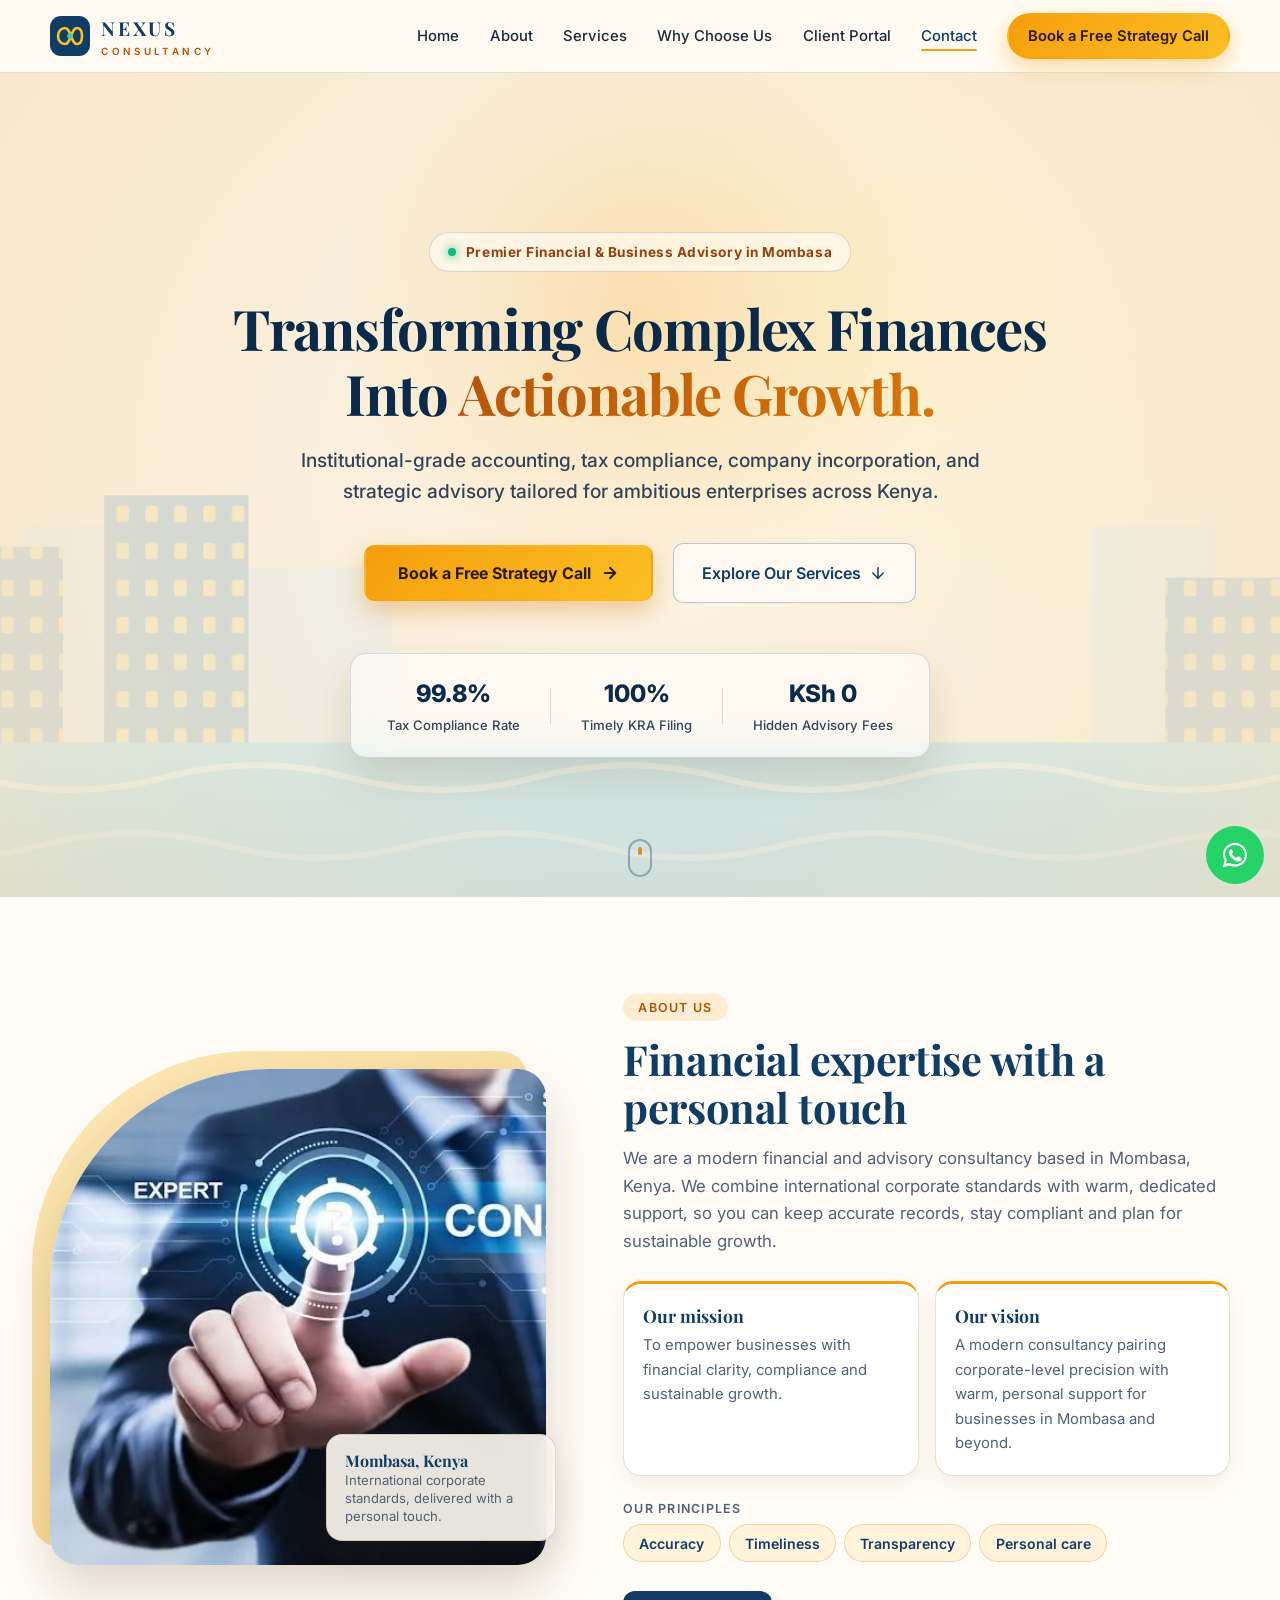
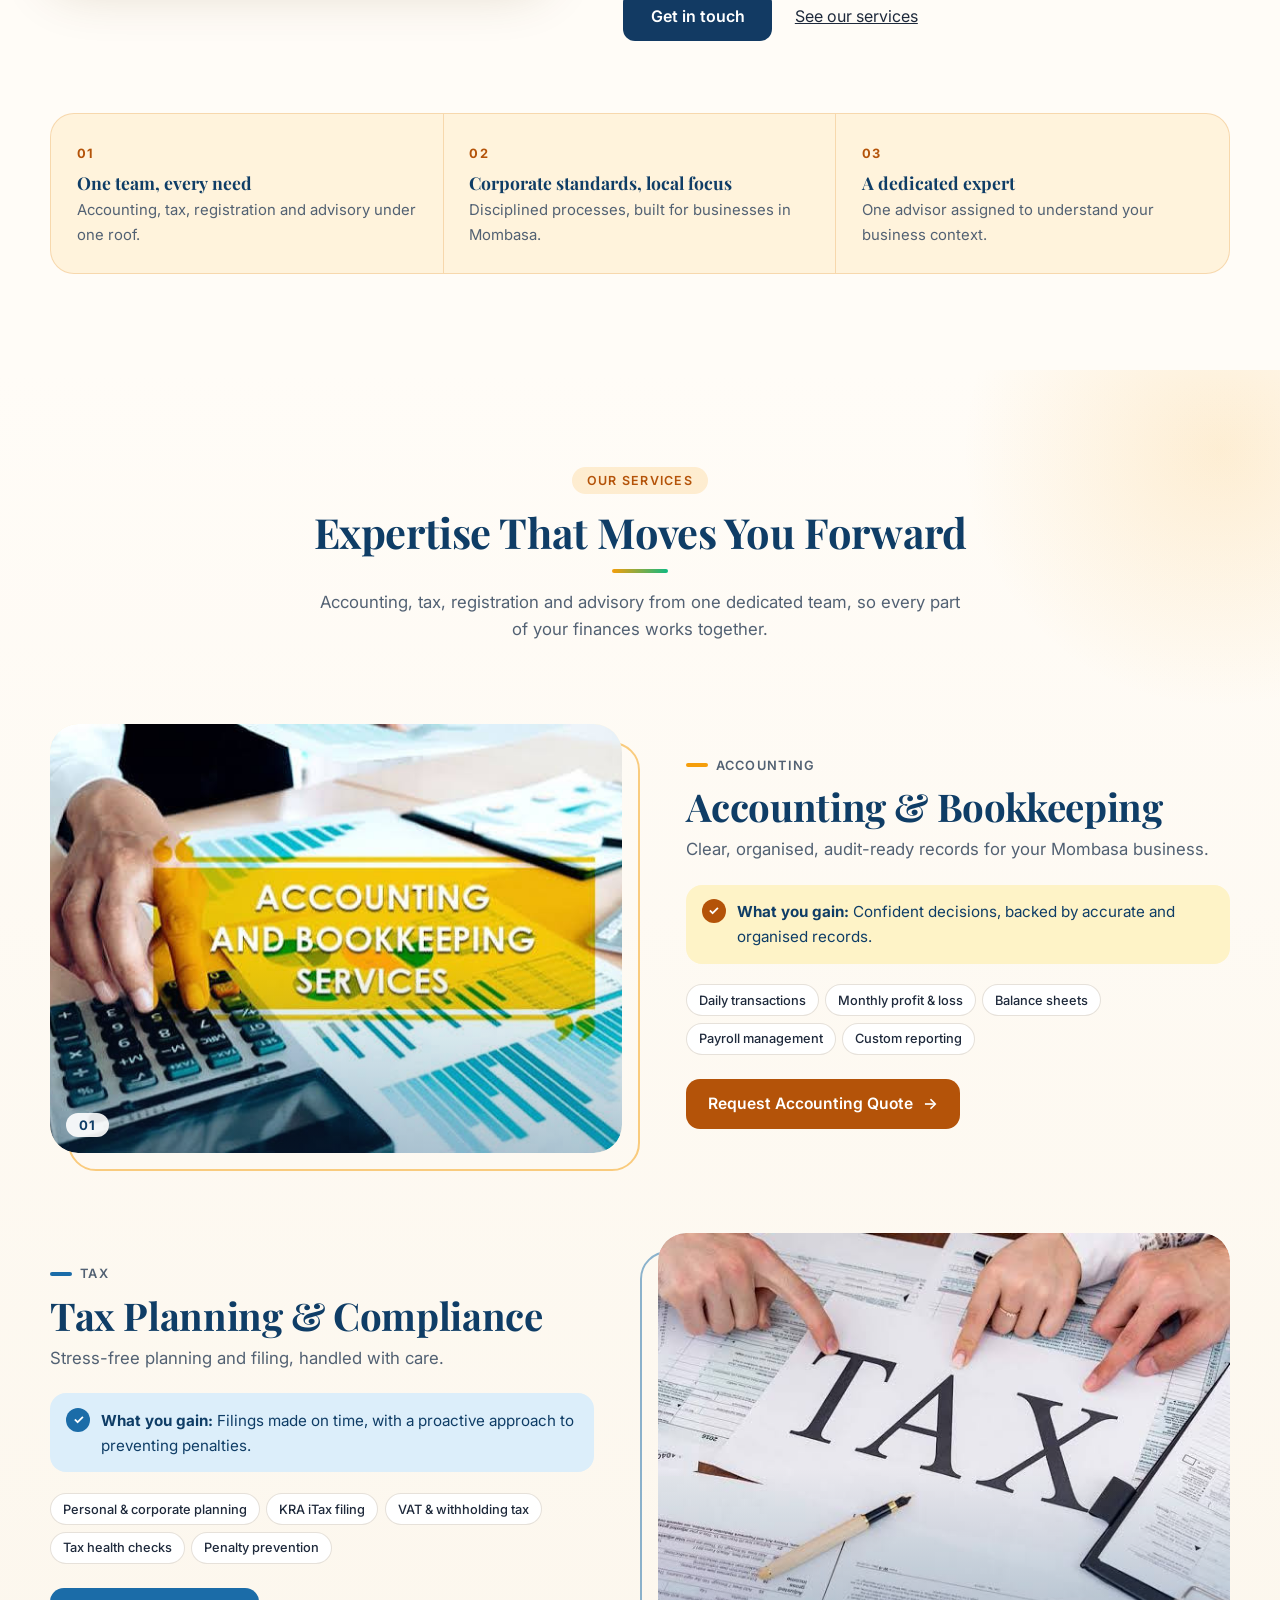
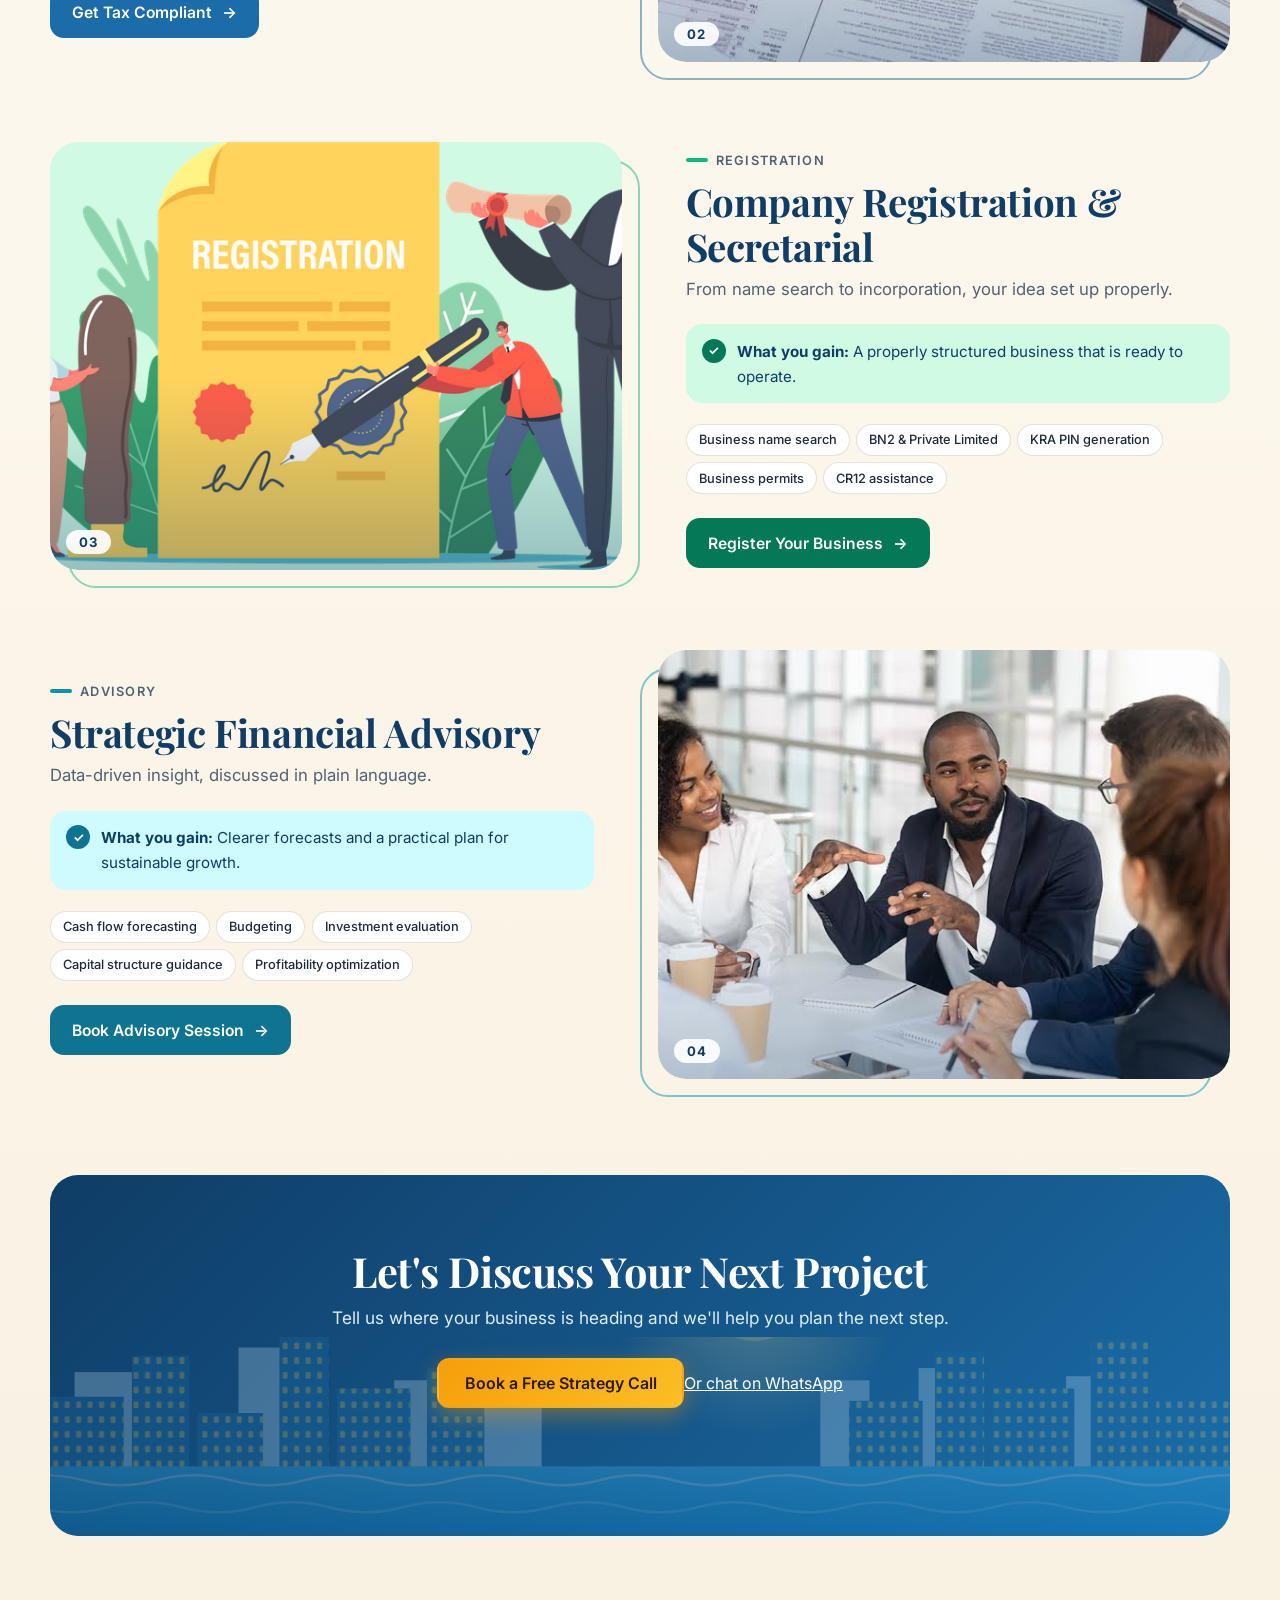
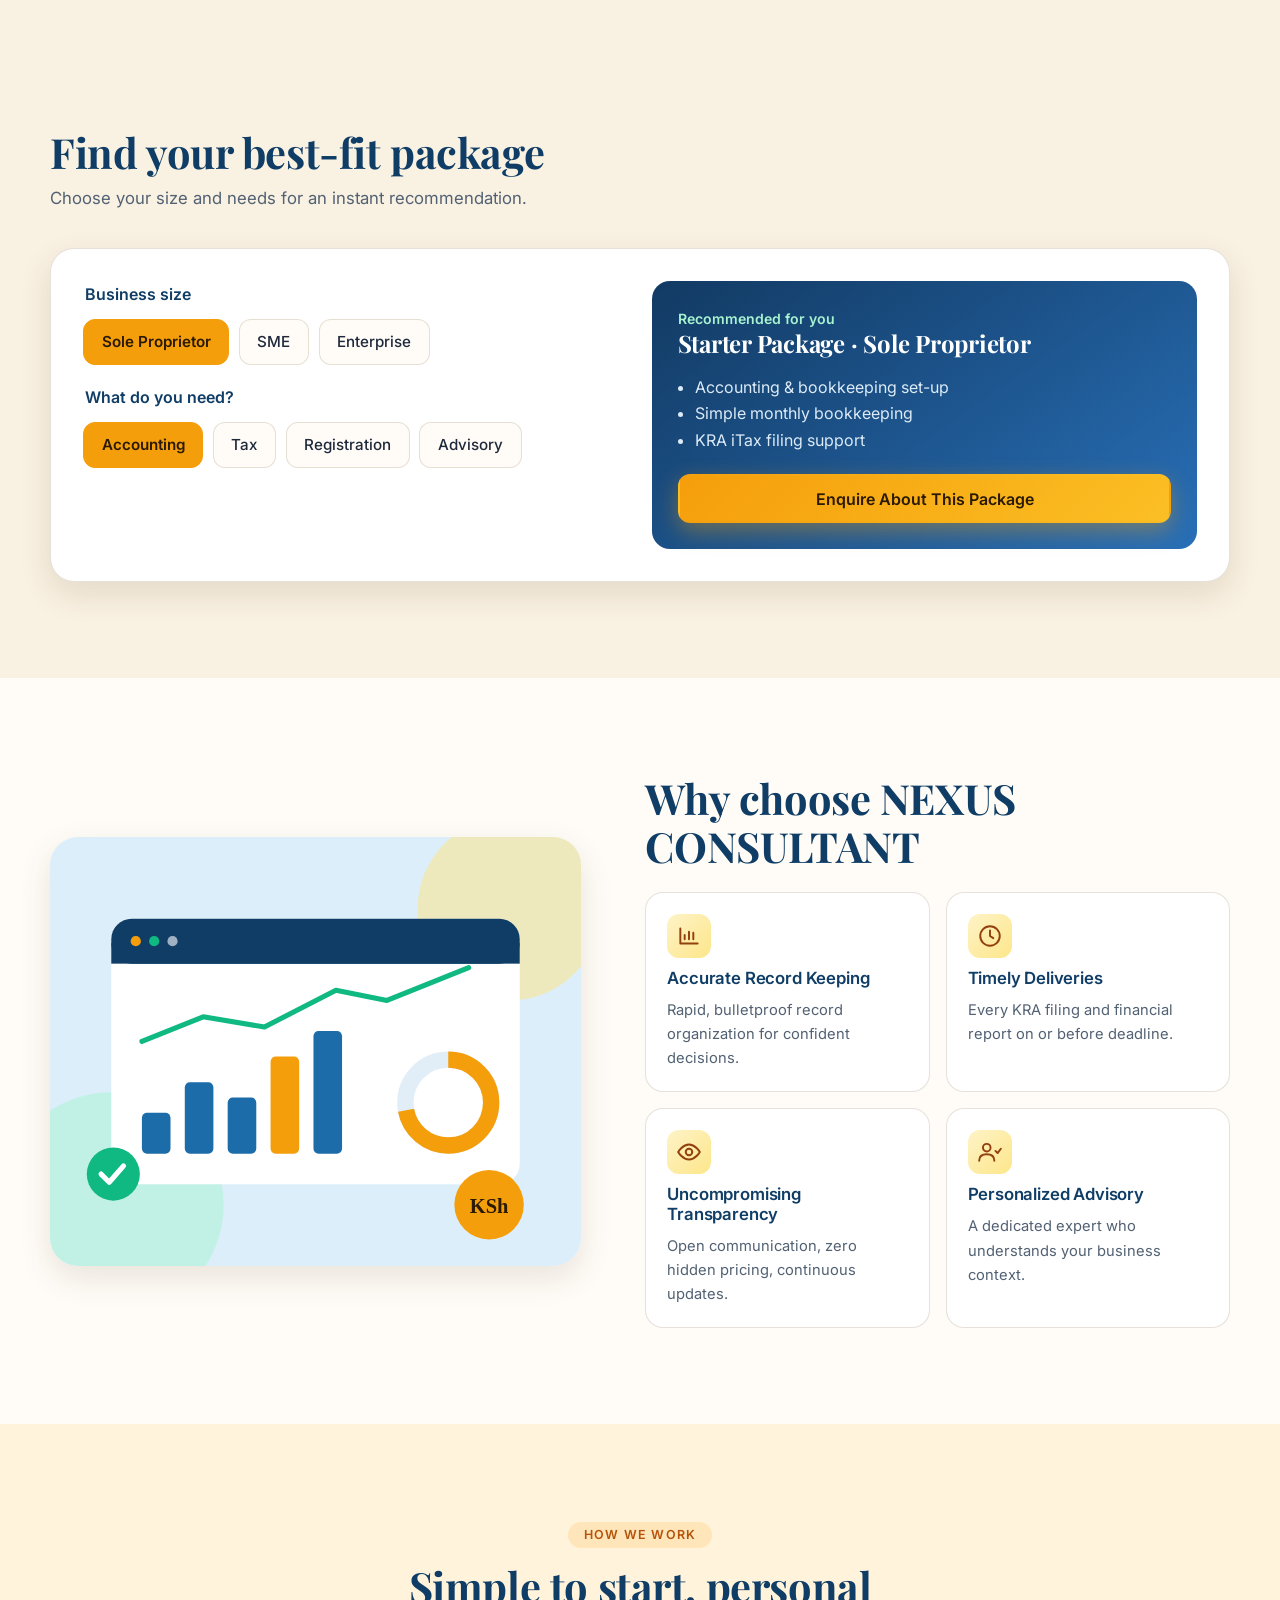
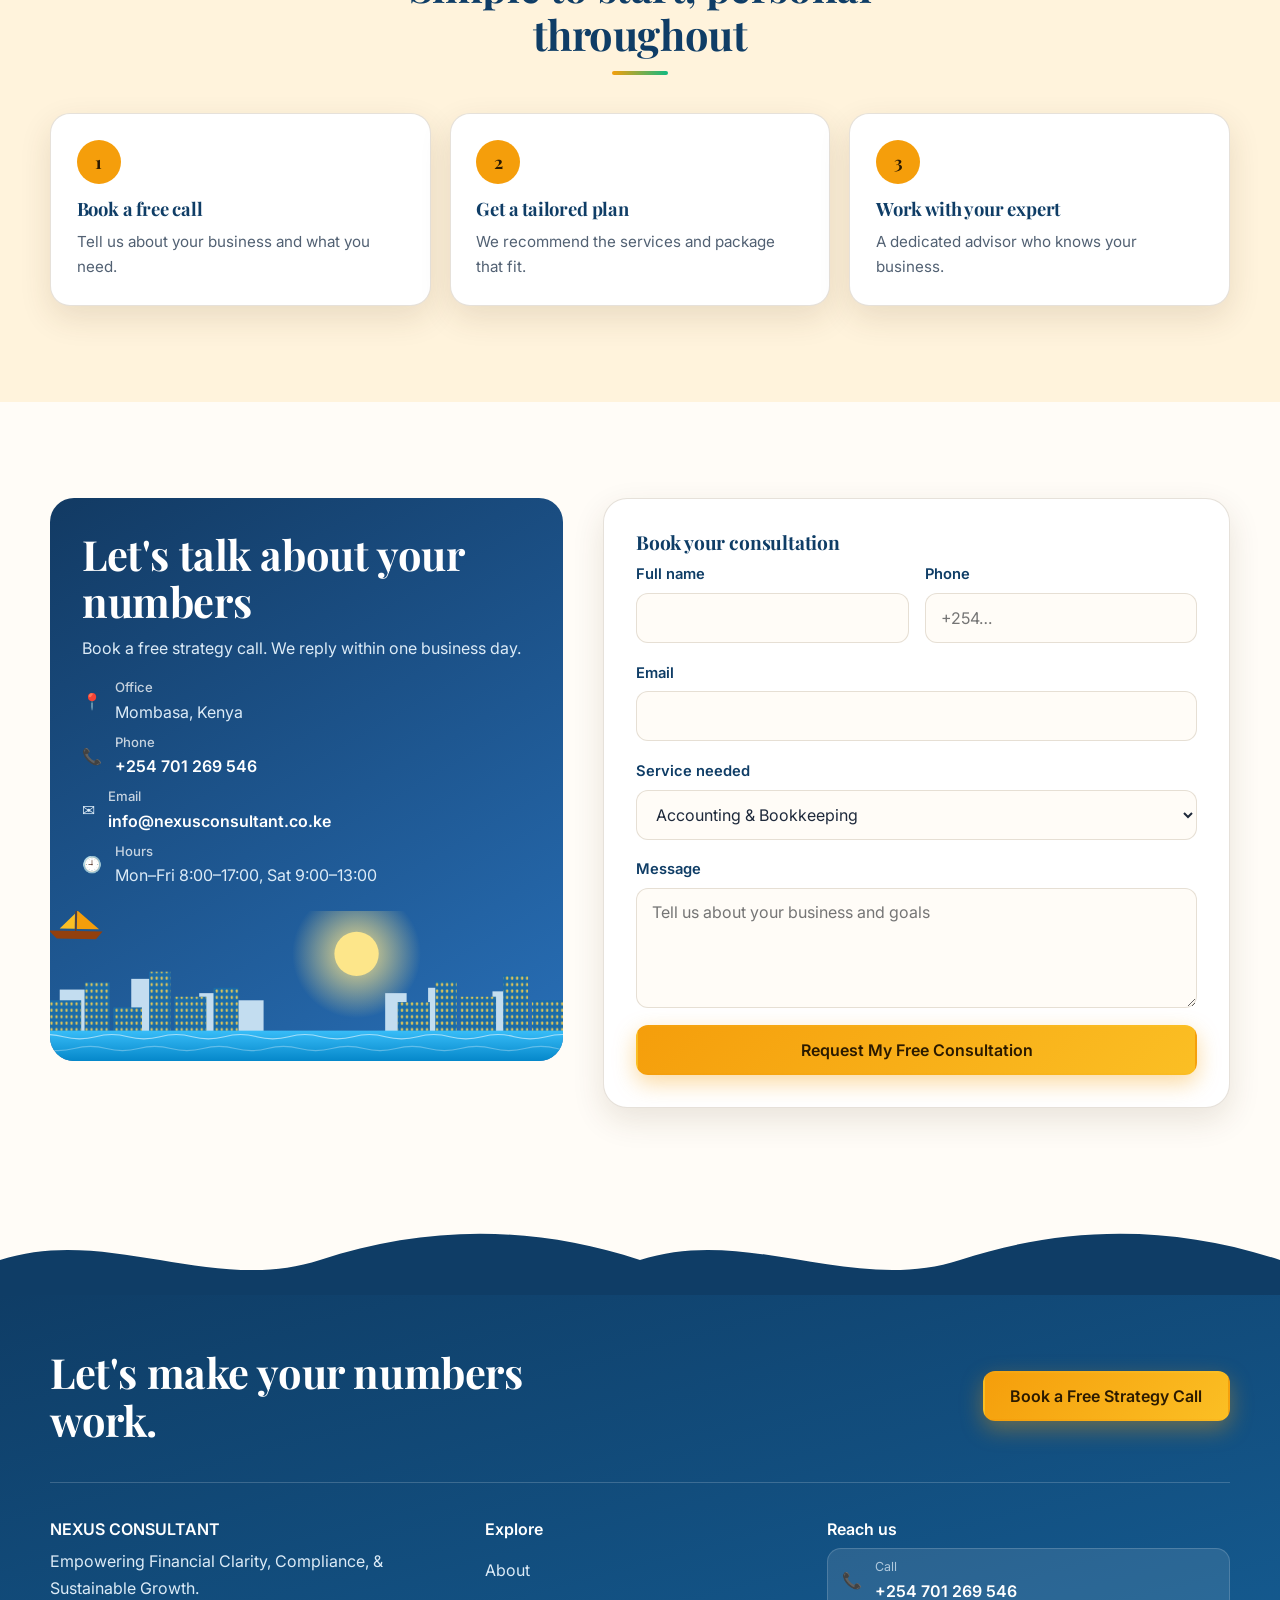
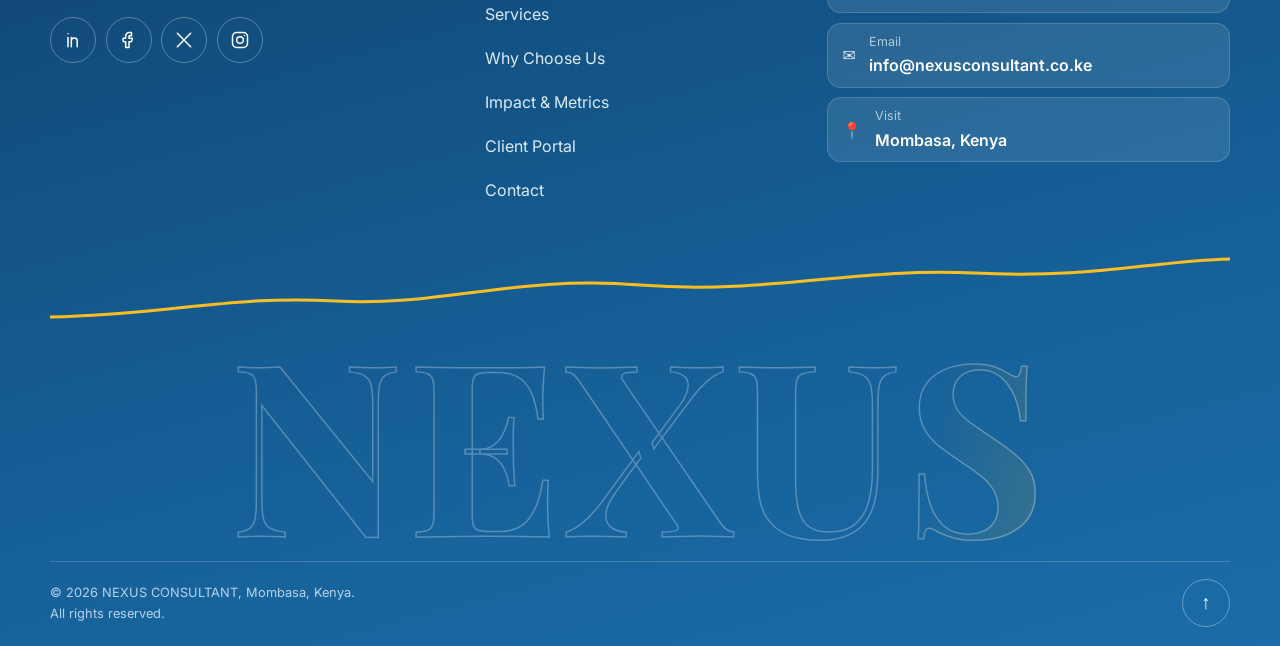
==== index.html @ 52bcb341 "hero modified" ====
<!DOCTYPE html>
<html lang="en">
<head>
<meta charset="UTF-8">
<meta name="viewport" content="width=device-width, initial-scale=1, viewport-fit=cover">
<meta http-equiv="X-UA-Compatible" content="IE=edge">

<!-- Primary SEO Meta Tags -->
<title>NEXUS CONSULTANT | Accounting, Tax &amp; Company Registration in Mombasa</title>
<meta name="description" content="Premier accounting, tax compliance, company registration, and strategic financial advisory services for ambitious businesses in Mombasa, Kenya. Get accurate records and expert guidance.">
<meta name="keywords" content="accounting services Mombasa, tax compliance KRA Mombasa, company registration Kenya, financial advisory Mombasa, bookkeeping services Kenya, Nexus Consultant">
<meta name="author" content="Nexus Consultant">
<link rel="canonical" href="https://www.nexusconsultant.co.ke/">

<!-- Geo-Targeting Meta Tags (Local SEO Boost for Mombasa/Kenya) -->
<meta name="geo.region" content="KE-30">
<meta name="geo.placename" content="Mombasa">
<meta name="geo.position" content="-4.0435;39.6682">
<meta name="ICBM" content="-4.0435, 39.6682">

<!-- Open Graph / Social Media Meta Tags (WhatsApp, Facebook, LinkedIn Previews) -->
<meta property="og:type" content="website">
<meta property="og:url" content="https://www.nexusconsultant.co.ke/">
<meta property="og:title" content="NEXUS CONSULTANT | Expert Accounting &amp; Tax Services in Mombasa">
<meta property="og:description" content="Clear, organized, and audit-ready accounting, KRA tax compliance, company registration, and financial advisory tailored for Mombasa businesses.">
<meta property="og:image" content="https://www.nexusconsultant.co.ke/assets/images/og-cover.jpg">
<meta property="og:locale" content="en_KE">
<meta property="og:site_name" content="Nexus Consultant">

<!-- Twitter Card Meta Tags -->
<meta name="twitter:card" content="summary_large_image">
<meta name="twitter:title" content="NEXUS CONSULTANT | Financial Clarity &amp; Compliance in Mombasa">
<meta name="twitter:description" content="Accounting, tax compliance, company registration and financial advisory for businesses in Mombasa, Kenya.">
<meta name="twitter:image" content="https://www.nexusconsultant.co.ke/assets/images/og-cover.jpg">

<!-- Google Fonts & Favicon -->
<link rel="preconnect" href="https://fonts.googleapis.com">
<link rel="preconnect" href="https://fonts.gstatic.com" crossorigin>
<link href="https://fonts.googleapis.com/css2?family=Inter:wght@400;500;600&family=Playfair+Display:wght@600;700&display=swap" rel="stylesheet">
<link rel="icon" href="assets/images/favicon.svg" type="image/svg+xml">

<!-- Stylesheet -->
<link rel="stylesheet" href="style.css">
<noscript><style>.rv,.svc{opacity:1!important;transform:none!important}</style></noscript>

<!-- JSON-LD Local Business & Professional Service Schema (Crucial for Google Ranking) -->
<script type="application/ld+json">
{
  "@context": "https://schema.org",
  "@type": "AccountingService",
  "name": "Nexus Consultant",
  "image": "https://www.nexusconsultant.co.ke/assets/images/og-cover.jpg",
  "@id": "https://www.nexusconsultant.co.ke/#service",
  "url": "https://www.nexusconsultant.co.ke/",
  "telephone": "+254701269546",
  "priceRange": "KSh",
  "address": {
    "@type": "PostalAddress",
    "addressLocality": "Mombasa",
    "addressRegion": "Mombasa County",
    "addressCountry": "KE"
  },
  "geo": {
    "@type": "GeoCoordinates",
    "latitude": -4.0435,
    "longitude": 39.6682
  },
  "openingHoursSpecification": {
    "@type": "OpeningHoursSpecification",
    "dayOfWeek": [
      "Monday",
      "Tuesday",
      "Wednesday",
      "Thursday",
      "Friday"
    ],
    "opens": "08:00",
    "closes": "17:00"
  },
  "sameAs": [
    "https://www.linkedin.com/company/nexus-consultant",
    "https://wa.me/254701269546"
  ],
  "areaServed": {
    "@type": "City",
    "name": "Mombasa"
  },
  "hasOfferCatalog": {
    "@type": "OfferCatalog",
    "name": "Financial and Corporate Services",
    "itemListElement": [
      {
        "@type": "Offer",
        "itemOffered": {
          "@type": "Service",
          "name": "Accounting and Bookkeeping Services"
        }
      },
      {
        "@type": "Offer",
        "itemOffered": {
          "@type": "Service",
          "name": "Tax Planning and KRA Compliance"
        }
      },
      {
        "@type": "Offer",
        "itemOffered": {
          "@type": "Service",
          "name": "Company Registration and Secretarial Services"
        }
      },
      {
        "@type": "Offer",
        "itemOffered": {
          "@type": "Service",
          "name": "Strategic Financial Advisory"
        }
      }
    ]
  }
}
</script>
</head>
<body>
<a class="skip" href="#top">Skip to content</a>
<svg width="0" height="0" style="position:absolute" aria-hidden="true" focusable="false"><defs><symbol id="i-fb" viewBox="0 0 24 24"><path d="M15 3h-2.500A4.500 4.500 0 0 0 8 7.500V10H5v4h3v7h4v-7h3l1-4h-4V7.500c0-.3.200-.5.500-.5H15z"/></symbol><symbol id="i-ig" viewBox="0 0 24 24"><rect x="3" y="3" width="18" height="18" rx="5"/><circle cx="12" cy="12" r="4"/><path d="M17.500 6.500h.01"/></symbol><symbol id="i-x" viewBox="0 0 24 24"><path d="M4 4l16 16M20 4L4 20"/></symbol><symbol id="i-in" viewBox="0 0 24 24"><path d="M6 9v11M6 4.500v.01M10 20v-7a3.500 3.500 0 0 1 7 0v7M10 9v11"/></symbol></defs></svg>

<header>
 <div class="wrap bar">
  <button class="burger" id="burger" aria-label="Open menu" aria-expanded="false" aria-controls="drawer"><i></i><i></i><i></i></button>
  <a href="#top" class="logo" aria-label="Nexus Consultant home">
   <svg viewBox="0 0 40 40" aria-hidden="true"><rect width="40" height="40" rx="11" fill="#0F3D66"/><path d="M8 20c0-5 3.500-8 7-8 6 0 6 16 12 16 3.500 0 5-3 5-8s-1.500-8-5-8c-6 0-6 16-12 16-3.500 0-7-3-7-8z" fill="none" stroke="#FBBF24" stroke-width="2.600" stroke-linecap="round"/><circle cx="20" cy="20" r="2.800" fill="#34D399"/></svg>
   <span>NEXUS <b>CONSULTANCY</b></span>
  </a>
  <nav class="main-nav" aria-label="Primary"><ul><li><a href="#home">Home</a></li><li><a href="#about">About</a></li>
   <li><a href="#services">Services</a></li><li><a href="#why">Why Choose Us</a></li><li><a href="#portal">Client Portal</a></li><li><a href="#contact">Contact</a></li></ul></nav>
  <a href="#contact" class="btn btn-amber hide-sm">Book a Free Strategy Call</a>
 </div>
</header>

<div class="scrim" id="scrim"></div>
<aside class="drawer" id="drawer" aria-label="Site menu" aria-hidden="true" inert>
 <div class="dtop"><a href="#top" class="logo"><span>NEXUS <b>CONSULTANT</b></span></a><button class="x" id="close" aria-label="Close menu">×</button></div>
 <nav aria-label="Main">
  <ul>
   <li><a href="#services">Services</a></li>
   <li><a href="#why">Why Choose Us</a></li>
   <li><a href="#impact">Impact &amp; Metrics</a></li>
   <li><a href="#portal">Client Portal</a></li>
   <li><a href="#contact">Contact</a></li>
  </ul>
 </nav>
 <a href="#contact" class="btn btn-amber">Book a Free Strategy Call</a>
 <div class="dinfo">
  <a href="tel:+254701269546">📞 +254 701 269 546</a>
  <a href="mailto:info@nexusconsultant.co.ke">✉️ info@nexusconsultant.co.ke</a>
  <div class="soc">
   <a href="#" aria-label="LinkedIn"><svg><use href="#i-in"/></svg></a><a href="#" aria-label="Facebook"><svg><use href="#i-fb"/></svg></a><a href="#" aria-label="X"><svg><use href="#i-x"/></svg></a><a href="#" aria-label="Instagram"><svg><use href="#i-ig"/></svg></a>
  </div>
 </div>
</aside>

<main id="top">
 <!-- ========================================== -->
<!-- HERO SECTION — NEXUS CONSULTANT -->
<!-- ========================================== -->
<section class="hero-section" id="hero">
  
  <!-- Edge-to-Edge Full-Screen Background Image -->
  <div class="hero-bg-wrapper">
    <img class="hero-bg-img" 
         src="assets/images/coast.svg" 
         alt="Mombasa coastline and financial skyline at sunrise" 
         fetchpriority="high" 
         loading="eager" />
    <div class="hero-bg-overlay"></div>
    <div class="hero-bg-glow"></div>
  </div>

  <!-- Centered Foreground Content -->
  <div class="wrap hero-container">
    <div class="hero-content rv">
      
      <!-- Trust Pill Badge -->
      <div class="hero-badge">
        <span class="hero-badge-dot"></span>
        <span>Premier Financial &amp; Business Advisory in Mombasa</span>
      </div>

      <!-- High-Impact Main Headline -->
      <h1 class="hero-title">
        Transforming Complex Finances Into <span class="hero-highlight">Actionable Growth.</span>
      </h1>

      <!-- Concise Supporting Subtitle -->
      <p class="hero-subtitle">
        Institutional-grade accounting, tax compliance, company incorporation, and strategic advisory tailored for ambitious enterprises across Kenya.
      </p>

      <!-- Primary & Secondary Calls to Action -->
      <div class="hero-cta-group">
        <a href="#contact" class="btn btn-amber hero-btn-primary">
          <span>Book a Free Strategy Call</span>
          <svg viewBox="0 0 24 24" fill="none" stroke="currentColor" stroke-width="2.5" stroke-linecap="round" stroke-linejoin="round" aria-hidden="true"><line x1="5" y1="12" x2="19" y2="12"/><polyline points="12 5 19 12 12 19"/></svg>
        </a>
        <a href="#services" class="hero-btn-secondary">
          <span>Explore Our Services</span>
          <svg viewBox="0 0 24 24" fill="none" stroke="currentColor" stroke-width="2" stroke-linecap="round" stroke-linejoin="round" aria-hidden="true"><line x1="12" y1="5" x2="12" y2="19"/><polyline points="19 12 12 19 5 12"/></svg>
        </a>
      </div>

      <!-- Trust Metrics Floating Bar -->
      <div class="hero-stats-grid" id="impact">
        <div class="hero-stat-card">
          <span class="stat-number" data-target="99.8">99.8%</span>
          <span class="stat-label">Tax Compliance Rate</span>
        </div>
        <div class="hero-stat-divider"></div>
        <div class="hero-stat-card">
          <span class="stat-number">100%</span>
          <span class="stat-label">Timely KRA Filing</span>
        </div>
        <div class="hero-stat-divider"></div>
        <div class="hero-stat-card">
          <span class="stat-number">KSh 0</span>
          <span class="stat-label">Hidden Advisory Fees</span>
        </div>
      </div>

    </div>
  </div>

  <!-- Scroll Down Indicator Pointer -->
  <a href="#services" class="hero-scroll-indicator" aria-label="Scroll down to services">
    <div class="mouse-icon">
      <div class="mouse-wheel"></div>
    </div>
  </a>

</section>

 

 <section class="about" id="about">
  <div class="wrap about-grid">
   <div class="about-media rv">
    <div class="about-frame"><picture><source type="image/webp" srcset="assets/images/about-consulting-400.webp 400w, assets/images/about-consulting.webp 678w" sizes="(min-width:900px) 520px, 92vw"><img src="assets/images/about-consulting.jpg" width="678" height="452" alt="A consultant touching a glowing digital interface labelled expert, support, knowledge and service" loading="lazy" decoding="async"></picture></div>
    <div class="about-card"><b>Mombasa, Kenya</b><span>International corporate standards, delivered with a personal touch.</span></div>
   </div>
   <div class="about-txt rv">
    <span class="eyebrow">About us</span>
    <h2>Financial expertise with a personal touch</h2>
    <p class="lead">We are a modern financial and advisory consultancy based in Mombasa, Kenya. We combine international corporate standards with warm, dedicated support, so you can keep accurate records, stay compliant and plan for sustainable growth.</p>
    <div class="mv">
     <div><h3>Our mission</h3><p>To empower businesses with financial clarity, compliance and sustainable growth.</p></div>
     <div><h3>Our vision</h3><p>A modern consultancy pairing corporate-level precision with warm, personal support for businesses in Mombasa and beyond.</p></div>
    </div>
    <p class="lbl">Our principles</p>
    <ul class="vals"><li>Accuracy</li><li>Timeliness</li><li>Transparency</li><li>Personal care</li></ul>
    <div class="about-cta"><a href="#contact" class="btn btn-blue">Get in touch</a><a href="#services" class="tl">See our services</a></div>
   </div>
  </div>
  <div class="wrap">
   <div class="diff rv">
    <div><span class="n">01</span><b>One team, every need</b><p>Accounting, tax, registration and advisory under one roof.</p></div>
    <div><span class="n">02</span><b>Corporate standards, local focus</b><p>Disciplined processes, built for businesses in Mombasa.</p></div>
    <div><span class="n">03</span><b>A dedicated expert</b><p>One advisor assigned to understand your business context.</p></div>
   </div>
  </div>
 </section>

 <section id="services">
  <div class="wrap">
   <div class="sh">
    <span class="eyebrow">Our services</span>
    <h2>Expertise That Moves You Forward</h2>
    <p class="lead">Accounting, tax, registration and advisory from one dedicated team, so every part of your finances works together.</p>
   </div>
   <article class="ed c1 rv">
    <div class="ed-img">
        <div class="frame">
            <img src="assets/images/image4.jpg" width="678" height="452" alt="Accounting & Bookkeeping Services at Nexus Consultant" loading="lazy" decoding="async" style="object-position:30% 40%">
            <span class="num" aria-hidden="true">01</span>
        </div>
    </div>
    <div class="ed-txt">
        <span class="kick">Accounting</span>
        <h3>Accounting &amp; Bookkeeping</h3>
        <p class="desc">Clear, organised, audit-ready records for your Mombasa business.</p>
        <p class="outcome"><span aria-hidden="true">✓</span><span><b>What you gain:</b> Confident decisions, backed by accurate and organised records.</span></p>
        <ul class="tags"><li>Daily transactions</li><li>Monthly profit &amp; loss</li><li>Balance sheets</li><li>Payroll management</li><li>Custom reporting</li></ul>
        <button class="cta2" data-svc="Accounting &amp; Bookkeeping">Request Accounting Quote <span aria-hidden="true">→</span></button>
    </div>
</article>
   <article class="ed c2 rev rv">
    <div class="ed-img"><div class="frame"><img src="assets/images/image66.jpg" width="480" height="300" alt="Illustration of a tax document with a compliance tick, an iTax label and a calendar" loading="lazy" decoding="async"><span class="num" aria-hidden="true">02</span></div></div>
    <div class="ed-txt">
     <span class="kick">Tax</span>
     <h3>Tax Planning &amp; Compliance</h3>
     <p class="desc">Stress-free planning and filing, handled with care.</p>
     <p class="outcome"><span aria-hidden="true">✓</span><span><b>What you gain:</b> Filings made on time, with a proactive approach to preventing penalties.</span></p>
     <ul class="tags"><li>Personal &amp; corporate planning</li><li>KRA iTax filing</li><li>VAT &amp; withholding tax</li><li>Tax health checks</li><li>Penalty prevention</li></ul>
     <button class="cta2" data-svc="Tax Planning &amp; Compliance">Get Tax Compliant <span aria-hidden="true">→</span></button>
    </div>
   </article>
   <!-- Article 03: Company Registration & Secretarial -->
<article class="ed c3 rv">
    <div class="ed-img">
        <div class="frame">
            <img src="assets/images/reg.webp" width="500" height="285" alt="Chalkboard sketch of a light bulb surrounded by the words solution, success, knowledge and results" loading="lazy" decoding="async" style="object-position:50% 40%">
            <span class="num" aria-hidden="true">03</span>
        </div>
    </div>
    <div class="ed-txt">
        <span class="kick">Registration</span>
        <h3>Company Registration &amp; Secretarial</h3>
        <p class="desc">From name search to incorporation, your idea set up properly.</p>
        <p class="outcome"><span aria-hidden="true">✓</span><span><b>What you gain:</b> A properly structured business that is ready to operate.</span></p>
        <ul class="tags">
            <li>Business name search</li>
            <li>BN2 &amp; Private Limited</li>
            <li>KRA PIN generation</li>
            <li>Business permits</li>
            <li>CR12 assistance</li>
        </ul>
        <button class="cta2" data-svc="Company Registration &amp; Secretarial">Register Your Business <span aria-hidden="true">→</span></button>
    </div>
</article>

<!-- Article 04: Strategic Financial Advisory -->
<article class="ed c4 rev rv">
    <div class="ed-img">
        <div class="frame">
            <img src="assets/images/image2.jpg" width="678" height="452" alt="An advisor explaining a point to colleagues during a client meeting" loading="lazy" decoding="async" style="object-position:50% 30%">
            <span class="num" aria-hidden="true">04</span>
        </div>
    </div>
    <div class="ed-txt">
        <span class="kick">Advisory</span>
        <h3>Strategic Financial Advisory</h3>
        <p class="desc">Data-driven insight, discussed in plain language.</p>
        <p class="outcome"><span aria-hidden="true">✓</span><span><b>What you gain:</b> Clearer forecasts and a practical plan for sustainable growth.</span></p>
        <ul class="tags">
            <li>Cash flow forecasting</li>
            <li>Budgeting</li>
            <li>Investment evaluation</li>
            <li>Capital structure guidance</li>
            <li>Profitability optimization</li>
        </ul>
        <button class="cta2" data-svc="Strategic Financial Advisory">Book Advisory Session <span aria-hidden="true">→</span></button>
    </div>
</article>
   <div class="band rv">
    <img src="assets/images/coast.svg" width="1440" height="420" alt="" aria-hidden="true" loading="lazy">
    <div class="band-in">
     <h2>Let's Discuss Your Next Project</h2>
     <p>Tell us where your business is heading and we'll help you plan the next step.</p>
     <div class="cta-row"><a href="#contact" class="btn btn-amber">Book a Free Strategy Call</a><a class="tl" href="https://wa.me/254701269546?text=Hello%20Nexus%20Consultant%2C%20I%20would%20like%20to%20inquire%20about%20your%20services." target="_blank" rel="noopener">Or chat on WhatsApp</a></div>
    </div>
   </div>
  </div>
 </section>

 <section class="tint" id="portal">
  <div class="wrap">
   <div class="head rv"><h2>Find your best-fit package</h2><p class="lead">Choose your size and needs for an instant recommendation.</p></div>
   <div class="calc rv">
    <div>
     <fieldset><legend>Business size</legend><div class="opts">
      <label><input type="radio" name="size" value="Sole Proprietor" checked><span>Sole Proprietor</span></label>
      <label><input type="radio" name="size" value="SME"><span>SME</span></label>
      <label><input type="radio" name="size" value="Enterprise"><span>Enterprise</span></label></div></fieldset>
     <fieldset><legend>What do you need?</legend><div class="opts" id="needs">
      <label><input type="checkbox" value="Accounting" checked><span>Accounting</span></label>
      <label><input type="checkbox" value="Tax"><span>Tax</span></label>
      <label><input type="checkbox" value="Registration"><span>Registration</span></label>
      <label><input type="checkbox" value="Advisory"><span>Advisory</span></label></div></fieldset>
    </div>
    <div class="result" aria-live="polite"><span class="tag">Recommended for you</span><h3 id="rName"></h3><ul id="rList"></ul><button class="btn btn-amber" id="rCta" type="button">Enquire About This Package</button></div>
   </div>
  </div>
 </section>

 <section id="why">
  <div class="wrap split">
   <div class="art rv"><img src="assets/images/dashboard.svg" width="520" height="420" alt="Illustration of a financial dashboard with charts and a compliance check" loading="lazy"></div>
   <div>
    <div class="head rv" style="margin-bottom:1.4rem"><h2>Why choose NEXUS CONSULTANT</h2></div>
    <div class="pg">
     <div class="pillar rv"><div class="ico"><svg viewBox="0 0 24 24"><path d="M4 19V5M4 19h16M8 15v-4M12 15V8M16 15v-6"/></svg></div><h3>Accurate Record Keeping</h3><p>Rapid, bulletproof record organization for confident decisions.</p></div>
     <div class="pillar rv"><div class="ico"><svg viewBox="0 0 24 24"><circle cx="12" cy="12" r="9"/><path d="M12 7v5l3 2"/></svg></div><h3>Timely Deliveries</h3><p>Every KRA filing and financial report on or before deadline.</p></div>
     <div class="pillar rv"><div class="ico"><svg viewBox="0 0 24 24"><path d="M2 12s4-7 10-7 10 7 10 7-4 7-10 7S2 12 2 12z"/><circle cx="12" cy="12" r="3"/></svg></div><h3>Uncompromising Transparency</h3><p>Open communication, zero hidden pricing, continuous updates.</p></div>
     <div class="pillar rv"><div class="ico"><svg viewBox="0 0 24 24"><circle cx="9" cy="8" r="3.500"/><path d="M2 20c0-4 3-6 7-6s7 2 7 6M17 11l2 2 3-4"/></svg></div><h3>Personalized Advisory</h3><p>A dedicated expert who understands your business context.</p></div>
    </div>
   </div>
  </div>
 </section>

 <section class="cream" id="process">
  <div class="wrap">
   <div class="sh rv"><span class="eyebrow">How we work</span><h2>Simple to start, personal throughout</h2></div>
   <div class="steps">
    <div class="step rv"><b class="n">1</b><h3>Book a free call</h3><p>Tell us about your business and what you need.</p></div>
    <div class="step rv"><b class="n">2</b><h3>Get a tailored plan</h3><p>We recommend the services and package that fit.</p></div>
    <div class="step rv"><b class="n">3</b><h3>Work with your expert</h3><p>A dedicated advisor who knows your business.</p></div>
   </div>
  </div>
 </section>

 <section id="contact">
  <div class="wrap contact">
   <div class="info rv">
    <h2>Let's talk about your numbers</h2><p>Book a free strategy call. We reply within one business day.</p>
    <ul>
     <li><span aria-hidden="true">📍</span><div><b>Office</b>Mombasa, Kenya</div></li>
     <li><span aria-hidden="true">📞</span><div><b>Phone</b><a href="tel:+254701269546">+254 701 269 546</a></div></li>
     <li><span aria-hidden="true">✉️</span><div><b>Email</b><a href="mailto:info@nexusconsultant.co.ke">info@nexusconsultant.co.ke</a></div></li>
     <li><span aria-hidden="true">🕘</span><div><b>Hours</b>Mon–Fri 8:00–17:00, Sat 9:00–13:00</div></li>
    </ul>
    <img class="sc" src="assets/images/coast.svg" width="1440" height="420" alt="" loading="lazy">
   </div>
   <form id="form" class="rv" novalidate>
    <h3>Book your consultation</h3>
    <div class="row2">
     <label class="f">Full name<input name="name" required autocomplete="name" autocapitalize="words"></label>
     <label class="f">Phone<input name="phone" type="tel" inputmode="tel" required autocomplete="tel" placeholder="+254…"></label>
    </div>
    <label class="f">Email<input name="email" type="email" inputmode="email" required autocomplete="email" autocapitalize="none"></label>
    <label class="f">Service needed<select name="service" id="svc"><option>Accounting &amp; Bookkeeping</option><option>Tax Planning &amp; Compliance</option><option>Company Registration &amp; Secretarial</option><option>Strategic Financial Advisory</option><option>Not sure yet</option></select></label>
    <label class="f">Message<textarea name="msg" id="msg" placeholder="Tell us about your business and goals"></textarea></label>
    <button class="btn btn-amber" type="submit">Request My Free Consultation</button>
    <div class="ok" id="ok" role="status"></div>
   </form>
  </div>
 </section>
</main>

<footer>
 <div class="fwave-w" aria-hidden="true"><svg class="fwave" viewBox="0 0 2880 70" preserveAspectRatio="none"><path d="M0 35C240 0 480 70 720 35S1200 0 1440 35C1680 0 1920 70 2160 35S2640 0 2880 35V70H0z" fill="#0F3D66"/></svg></div>
 <div class="wrap">
  <div class="fcta"><h2>Let's make your numbers work.</h2><a href="#contact" class="btn btn-amber">Book a Free Strategy Call</a></div>
  <div class="fgrid">
   <div><h4>NEXUS CONSULTANT</h4><p>Empowering Financial Clarity, Compliance, &amp; Sustainable Growth.</p>
    <div class="soc"><a href="#" aria-label="LinkedIn"><svg><use href="#i-in"/></svg></a><a href="#" aria-label="Facebook"><svg><use href="#i-fb"/></svg></a><a href="#" aria-label="X"><svg><use href="#i-x"/></svg></a><a href="#" aria-label="Instagram"><svg><use href="#i-ig"/></svg></a></div></div>
   <nav aria-label="Footer"><h4>Explore</h4><ul class="flinks"><li><a href="#about">About</a></li><li><a href="#services">Services</a></li><li><a href="#why">Why Choose Us</a></li><li><a href="#impact">Impact &amp; Metrics</a></li><li><a href="#portal">Client Portal</a></li><li><a href="#contact">Contact</a></li></ul></nav>
   <div><h4>Reach us</h4>
    <a class="fc" href="tel:+254701269546"><span aria-hidden="true">📞</span><span><small>Call</small><b>+254 701 269 546</b></span></a>
    <a class="fc" href="mailto:info@nexusconsultant.co.ke"><span aria-hidden="true">✉️</span><span><small>Email</small><b>info@nexusconsultant.co.ke</b></span></a>
    <div class="fc"><span aria-hidden="true">📍</span><span><small>Visit</small><b>Mombasa, Kenya</b></span></div></div>
  </div>
  <svg class="growth" id="growth" viewBox="0 0 1200 70" preserveAspectRatio="none" aria-hidden="true"><path d="M0 62C120 60 180 40 290 46S470 20 600 30 820 12 940 18 1120 6 1200 4"/></svg>
  <div class="mark" aria-hidden="true">NEXUS</div>
  <div class="legal"><p>© <span id="yr"></span> NEXUS CONSULTANT, Mombasa, Kenya. <br>All rights reserved.</p><button class="top" id="top-btn" aria-label="Back to top">↑</button></div>
 </div>
</footer>

<div class="wa">
 <a href="https://wa.me/254701269546?text=Hello%20Nexus%20Consultant%2C%20I%20would%20like%20to%20inquire%20about%20your%20services." target="_blank" rel="noopener" aria-label="Chat with us on WhatsApp">
  <svg viewBox="0 0 32 32" aria-hidden="true"><path d="M16 3C9 3 3.300 8.600 3.300 15.500c0 2.300.6 4.400 1.700 6.300L3 29l7.400-1.900c1.800 1 3.700 1.500 5.700 1.500 7 0 12.700-5.600 12.700-12.500S23 3 16 3zm0 22.900c-1.800 0-3.600-.5-5.100-1.400l-.4-.2-4.400 1.100 1.200-4.200-.3-.4a10.200 10.200 0 0 1-1.600-5.400C5.400 9.900 10.200 5.300 16 5.300s10.600 4.600 10.600 10.300S21.800 25.900 16 25.900zm5.800-7.600c-.3-.2-1.900-.9-2.200-1s-.5-.2-.7.200-.8 1-1 1.200-.4.200-.7.100c-1.900-.9-3.100-1.700-4.300-3.800-.3-.6.300-.5.900-1.700.1-.2 0-.4 0-.5l-1-2.300c-.2-.6-.5-.5-.7-.5h-.6c-.2 0-.6.100-.9.400-.3.300-1.200 1.200-1.200 2.900s1.200 3.400 1.400 3.600c.2.200 2.400 3.700 5.800 5.100 2.200.9 3 1 4.100.8.700-.1 1.900-.8 2.200-1.500.3-.7.300-1.400.2-1.500-.1-.2-.3-.2-.6-.4z"/></svg>
 </a><span class="tip">Chat with Us</span>
</div>

<script src="nexus.js" defer></script>
</body>
</html>
---- style.css ----
/* NEXUS CONSULTANT - styles */
:root {
    --navy: #123a63;
    --blue: #286fb7;
    --sky: #F9F1E2;
    --cream: #FFF3DC;
    --bg: #FFFCF7;
    --surf: #fff;
    --glass: rgba(255, 251, 243, .9);
    --amber: #F59E0B;
    --amber-d: #B45309;
    --em: #10B981;
    --em-d: #047857;
    --text: #1E293B;
    --muted: #526173;
    --line: rgba(110, 80, 35, .17);
    --head: #0F3D66;
    --sa: #F3F9FD;
    --sb: #D9ECF8;
    --shadow: 0 12px 32px rgba(70, 50, 20, .12);
    --serif: 'Playfair Display', Georgia, serif;
    --sans: 'Inter', system-ui, -apple-system, 'Segoe UI', sans-serif;
    box-sizing: border-box;
    padding-top: env(safe-area-inset-top, 0px);
    padding-bottom: env(safe-area-inset-bottom, 0px)
}

@media (prefers-color-scheme:dark) {
    :root:not([data-theme="light"]) {
        --bg: #061d3a;
        --surf: #12223A;
        --sky: #0F2038;
        --cream: #10223A;
        --glass: rgba(18, 34, 58, .9);
        --text: #E2E8F0;
        --muted: #A3B1C2;
        --line: rgba(255, 255, 255, .14);
        --head: #F1F5F9;
        --sa: #10223A;
        --sb: #17304F;
        --amber-d: #FBBF24;
        --em-d: #34D399;
        --shadow: 0 12px 32px rgba(0, 0, 0, .4)
    }
}

:root[data-theme="dark"] {
    --bg: #0B1626;
    --surf: #12223A;
    --sky: #0F2038;
    --cream: #10223A;
    --glass: rgba(18, 34, 58, .9);
    --text: #E2E8F0;
    --muted: #A3B1C2;
    --line: rgba(255, 255, 255, .14);
    --head: #F1F5F9;
    --sa: #10223A;
    --sb: #17304F;
    --amber-d: #FBBF24;
    --em-d: #34D399;
    --shadow: 0 12px 32px rgba(0, 0, 0, .4)
}

html {
    scroll-behavior: smooth;
    scroll-padding-top: calc(84px + env(safe-area-inset-top, 0px));
    -webkit-text-size-adjust: 100%
}

*, *::before, *::after {
    box-sizing: border-box
}

body {
    margin: 0;
    background: var(--bg);
    color: var(--text);
    font: 400 1rem/1.65 var(--sans);
    -webkit-font-smoothing: antialiased;
    overflow-x: hidden
}

body.lock {
    overflow: hidden
}

h1, h2, h3 {
    font-family: var(--serif);
    color: var(--head);
    line-height: 1.15;
    margin: 0 0 .6rem;
    letter-spacing: -.01em
}

h2 {
    font-size: clamp(1.7rem, 4.2vw, 2.6rem)
}

h3 {
    font-size: 1.2rem
}

p {
    margin: 0 0 1rem;
    max-width: 60ch
}

a {
    color: inherit
}

img, svg {
    max-width: 100%
}

:focus-visible {
    outline: 3px solid var(--blue);
    outline-offset: 3px;
    border-radius: 6px
}

.wrap {
    width: min(1180px, 100% - 2rem);
    margin-inline: auto
}

section {
    padding: clamp(3.2rem, 8vw, 6rem) 0
}

.lead {
    color: var(--muted);
    font-size: 1.05rem
}

.btn {
    display: inline-flex;
    align-items: center;
    justify-content: center;
    gap: .5rem;
    min-height: 48px;
    padding: .8rem 1.6rem;
    border-radius: 12px;
    border: 2px solid transparent;
    font: 600 1rem var(--sans);
    cursor: pointer;
    text-decoration: none;
    text-align: center;
    transition: transform .25s, box-shadow .25s, background .25s
}

.btn-amber {
    background: linear-gradient(135deg, #F59E0B, #FBBF24);
    color: #2B1A00;
    box-shadow: 0 8px 22px rgba(245, 158, 11, .38)
}

.btn-amber:hover {
    transform: translateY(-2px);
    box-shadow: 0 12px 28px rgba(245, 158, 11, .5)
}

.btn-blue {
    background: var(--navy);
    color: #fff
}

.btn-blue:hover {
    background: var(--blue);
    transform: translateY(-2px)
}

.btn:active {
    transform: scale(.98)
}

.hide-sm {
    display: inline-flex
}

@media(max-width:640px) {
    .hide-sm {
        display: none
    }
}

/* header */
header{position:sticky;top:0;z-index:40;background:var(--glass);backdrop-filter:saturate(1.4) blur(16px);-webkit-backdrop-filter:saturate(1.4) blur(16px);border-bottom:1px solid var(--line);padding-top:env(safe-area-inset-top,0px);transition:box-shadow .3s}
header.scrolled{box-shadow:0 10px 30px rgba(70,50,20,.12)}
.bar{display:flex;align-items:center;gap:1rem;height:72px}
.burger{width:48px;height:48px;border:1px solid var(--line);border-radius:14px;background:var(--surf);display:grid;place-content:center;gap:5px;cursor:pointer;transition:background .2s,border-color .2s}
.burger:hover{background:var(--cream);border-color:var(--amber)}
.burger i{display:block;width:22px;height:2px;border-radius:2px;background:var(--head);transition:.25s}.burger i:nth-child(2){width:15px}.burger:hover i:nth-child(2){width:22px}
.logo{display:flex;align-items:center;gap:.7rem;text-decoration:none;color:var(--head);min-height:48px}
.logo svg{width:40px;height:40px;flex:none}
.logo span{display:flex;flex-direction:column;line-height:1;font:700 1.2rem var(--serif);letter-spacing:.14em}
.logo b{font:600 .62rem var(--sans);letter-spacing:.34em;color:var(--amber-d);margin-top:.3rem}
.main-nav{display:none;margin-left:auto}
.main-nav ul{display:flex;gap:.2rem;list-style:none;margin:0;padding:0}
.main-nav a{position:relative;display:inline-flex;align-items:center;min-height:44px;padding:0 .85rem;font:500 .93rem var(--sans);color:var(--text);text-decoration:none;border-radius:10px;transition:color .25s}
.main-nav a::after{content:"";position:absolute;left:.85rem;right:.85rem;bottom:7px;height:2px;border-radius:2px;background:var(--amber);transform:scaleX(0);transform-origin:left;transition:transform .3s}
.main-nav a:hover,.main-nav a.act{color:var(--head)}.main-nav a:hover::after,.main-nav a.act::after{transform:scaleX(1)}
.bar .btn{margin-left:auto;min-height:46px;padding:.55rem 1.2rem;font-size:.92rem;border-radius:99px}
@media(min-width:1120px){.burger{display:none}.main-nav{display:block}.bar .btn{margin-left:0}}
@media(max-width:380px){.logo span{font-size:1.05rem}.logo b{letter-spacing:.26em}}
.skip{position:absolute;left:1rem;top:-70px;z-index:100;background:var(--head);color:#fff;padding:.7rem 1rem;border-radius:10px;font-weight:600;text-decoration:none;transition:top .2s}.skip:focus{top:.6rem}

/* drawer */
.scrim {
    position: fixed;
    inset: 0;
    z-index: 60;
    background: rgba(15, 61, 102, .45);
    opacity: 0;
    visibility: hidden;
    transition: opacity .35s, visibility 0s .35s
}

.scrim.on {
    opacity: 1;
    visibility: visible;
    transition: opacity .35s
}

.drawer {
    position: fixed;
    z-index: 70;
    top: 0;
    left: 0;
    bottom: 0;
    width: min(340px, 86vw);
    background: var(--surf);
    box-shadow: 12px 0 40px rgba(15, 61, 102, .25);
    transform: translateX(-102%);
    visibility: hidden;
    transition: transform .38s cubic-bezier(.22, .8, .2, 1), visibility 0s .38s;
    display: flex;
    flex-direction: column;
    padding: calc(1rem + env(safe-area-inset-top, 0px)) 1.25rem calc(1.2rem + env(safe-area-inset-bottom, 0px));
    overflow-y: auto;
    border-radius: 0 24px 24px 0
}

.drawer.on {
    transform: none;
    visibility: visible;
    transition: transform .38s cubic-bezier(.22, .8, .2, 1)
}

.dtop {
    display: flex;
    align-items: center;
    justify-content: space-between;
    margin-bottom: 1rem
}

.x {
    width: 48px;
    height: 48px;
    border-radius: 50%;
    border: 1px solid var(--line);
    background: var(--sky);
    color: var(--head);
    font-size: 1.4rem;
    cursor: pointer;
    transition: transform .25s, background .2s
}

.x:hover {
    transform: rotate(90deg);
    background: var(--sb)
}

.drawer ul {
    list-style: none;
    margin: 0 0 1rem;
    padding: 0
}

.drawer li a {
    display: flex;
    align-items: center;
    gap: .8rem;
    min-height: 52px;
    padding: 0 .9rem;
    border-radius: 12px;
    text-decoration: none;
    font-weight: 600;
    color: var(--head);
    transition: background .2s, padding .2s
}

.drawer li a::before {
    content: "";
    width: 8px;
    height: 8px;
    border-radius: 50%;
    background: var(--amber)
}

.drawer li a:hover {
    background: var(--sky);
    padding-left: 1.2rem
}

.drawer .btn {
    width: 100%
}

.dinfo {
    margin-top: auto;
    padding-top: 1.4rem;
    font-size: .92rem
}

.dinfo a {
    display: flex;
    align-items: center;
    min-height: 44px;
    text-decoration: none;
    color: var(--muted)
}

.soc {
    display: flex;
    gap: .6rem;
    flex-wrap: wrap;
    margin-top: .6rem
}

.soc a {
    width: 46px;
    height: 46px;
    border-radius: 50%;
    display: grid;
    place-items: center;
    border: 1px solid var(--line);
    color: var(--head);
    transition: transform .25s, background .25s, color .25s
}

.soc a:hover {
    background: var(--amber);
    color: #2B1A00;
    transform: translateY(-3px)
}

.soc svg {
    width: 20px;
    height: 20px;
    fill: none;
    stroke: currentColor;
    stroke-width: 1.8;
    stroke-linecap: round;
    stroke-linejoin: round
}

/* hero (warm cream palette; image, overlay structure and layout unchanged) */
:root{--primary-navy:#F3E4C8;--navy-overlay:rgba(255,250,240,.78);--warm-amber:#D97706;--warm-amber-hover:#F59E0B;--emerald-accent:#10B981;--text-light:#0B2A4A;--text-muted-light:#33445A;--glass-bg:rgba(255,252,246,.62);--glass-border:rgba(15,61,102,.16);--radius-lg:16px;--radius-btn:10px;--transition-smooth:all .35s cubic-bezier(.25,1,.5,1)}
.hero-section{position:relative;min-height:calc(100vh - 76px);min-height:calc(100dvh - 76px);display:flex;align-items:center;justify-content:center;overflow:hidden;padding:80px 20px 60px 20px;background-color:var(--primary-navy)}
.hero-bg-wrapper{position:absolute;top:0;left:0;width:100%;height:100%;z-index:1;overflow:hidden}
.hero-bg-img{width:100%;height:100%;object-fit:cover;object-position:center;transform:scale(1.05);animation:subtleZoom 20s infinite alternate ease-in-out}
@keyframes subtleZoom{0%{transform:scale(1.02)}100%{transform:scale(1.10)}}
.hero-bg-overlay{position:absolute;top:0;left:0;width:100%;height:100%;background:radial-gradient(circle at center,rgba(255,250,240,.74) 0%,rgba(247,232,205,.9) 100%)}
.hero-bg-glow{position:absolute;top:30%;left:50%;transform:translate(-50%,-50%);width:600px;height:600px;background:radial-gradient(circle,rgba(245,158,11,.22) 0%,rgba(255,243,220,0) 70%);pointer-events:none}
.hero-container{position:relative;z-index:2;max-width:900px;margin:0 auto;text-align:center}
.hero-content{display:flex;flex-direction:column;align-items:center}
.hero-badge{display:inline-flex;align-items:center;gap:10px;padding:8px 18px;background:var(--glass-bg);border:1px solid var(--glass-border);backdrop-filter:blur(12px);-webkit-backdrop-filter:blur(12px);border-radius:50px;color:#92400E;font-size:.85rem;font-weight:700;letter-spacing:.04em;margin-bottom:24px}
.hero-badge-dot{width:8px;height:8px;background-color:var(--emerald-accent);border-radius:50%;box-shadow:0 0 10px var(--emerald-accent)}
.hero-title{font-family:'Playfair Display',Georgia,serif;font-size:3.5rem;font-weight:700;color:var(--text-light);line-height:1.15;margin-bottom:20px;letter-spacing:-.02em}
.hero-highlight{background:linear-gradient(135deg,#B45309 0%,#D97706 100%);-webkit-background-clip:text;background-clip:text;-webkit-text-fill-color:transparent}
.hero-subtitle{font-family:'Inter',sans-serif;font-size:1.2rem;color:var(--text-muted-light);line-height:1.6;max-width:720px;margin-bottom:36px;font-weight:500}
.hero-cta-group{display:flex;align-items:center;justify-content:center;gap:20px;margin-bottom:50px}
.hero-btn-primary{display:inline-flex;align-items:center;gap:10px;background:linear-gradient(135deg,#F59E0B,#FBBF24);color:#2B1A00;padding:16px 32px;border-radius:var(--radius-btn);font-size:1rem;font-weight:700;text-decoration:none;transition:var(--transition-smooth);box-shadow:0 10px 25px rgba(217,119,6,.35)}
.hero-btn-primary:hover{filter:brightness(1.05);transform:translateY(-3px);box-shadow:0 15px 30px rgba(217,119,6,.5)}
.hero-btn-primary svg,.hero-btn-secondary svg{width:18px;height:18px;transition:transform .3s ease}
.hero-btn-primary:hover svg{transform:translateX(5px)}
.hero-btn-secondary{display:inline-flex;align-items:center;gap:8px;background:rgba(255,255,255,.6);border:1px solid rgba(15,61,102,.28);backdrop-filter:blur(10px);color:#0F3D66;padding:16px 28px;border-radius:var(--radius-btn);font-size:1rem;font-weight:600;text-decoration:none;transition:var(--transition-smooth)}
.hero-btn-secondary:hover{background:#fff;border-color:#0F3D66;transform:translateY(-2px)}
.hero-btn-secondary:hover svg{transform:translateY(3px)}
.hero-stats-grid{display:flex;align-items:center;justify-content:center;gap:30px;padding:20px 36px;background:rgba(255,255,255,.58);border:1px solid var(--glass-border);backdrop-filter:blur(16px);-webkit-backdrop-filter:blur(16px);border-radius:var(--radius-lg);box-shadow:0 20px 40px rgba(90,60,15,.14)}
.hero-stat-card{display:flex;flex-direction:column;align-items:center}
.stat-number{font-size:1.5rem;font-weight:800;color:var(--text-light);font-family:'Inter',sans-serif}
.stat-label{font-size:.82rem;color:var(--text-muted-light);font-weight:500;margin-top:2px}
.hero-stat-divider{width:1px;height:36px;background:var(--glass-border)}
.hero-scroll-indicator{position:absolute;bottom:20px;left:50%;transform:translateX(-50%);z-index:2;text-decoration:none;opacity:.8;transition:opacity .3s ease}
.hero-scroll-indicator:hover{opacity:1}
.mouse-icon{width:24px;height:38px;border:2px solid rgba(15,61,102,.45);border-radius:12px;display:flex;justify-content:center;padding-top:6px}
.mouse-wheel{width:4px;height:8px;background-color:var(--warm-amber);border-radius:2px;animation:scrollWheel 1.8s infinite ease-in-out}
@keyframes scrollWheel{0%{opacity:1;transform:translateY(0)}100%{opacity:0;transform:translateY(12px)}}
@media(max-width:992px){.hero-title{font-size:2.85rem}.hero-subtitle{font-size:1.1rem}}
@media(max-width:768px){.hero-section{min-height:auto;padding:70px 16px 50px 16px}.hero-title{font-size:2.25rem}.hero-subtitle{font-size:1rem;margin-bottom:28px}.hero-cta-group{flex-direction:column;width:100%;gap:12px}.hero-btn-primary,.hero-btn-secondary{width:100%;justify-content:center}.hero-stats-grid{flex-direction:column;gap:16px;padding:20px;width:100%}.hero-stat-divider{width:80%;height:1px}.hero-scroll-indicator{display:none}}

/* metrics */
.metrics {
    position: relative;
    z-index: 3;
    margin-top: -2.6rem;
    padding: 0
}

.mgrid {
    display: grid;
    grid-template-columns: repeat(3, 1fr);
    background: var(--surf);
    border: 1px solid var(--line);
    border-radius: 20px;
    box-shadow: var(--shadow);
    overflow: hidden
}

.mgrid div {
    padding: 1.1rem .6rem;
    text-align: center;
    border-right: 1px solid var(--line)
}

.mgrid div:last-child {
    border: 0
}

.mgrid strong {
    display: block;
    font: 700 clamp(1.4rem, 5vw, 2.2rem) var(--serif);
    color: var(--amber-d);
    white-space: nowrap
}

.mgrid span {
    font-size: clamp(.72rem, 2.6vw, .9rem);
    color: var(--muted);
    line-height: 1.3;
    display: block
}

.trust {
    padding: 2rem 0 0
}

.trust .wrap {
    display: flex;
    flex-wrap: wrap;
    gap: .6rem;
    justify-content: center
}

.chip {
    padding: .45rem .9rem;
    border: 1px solid var(--line);
    border-radius: 99px;
    font-weight: 600;
    font-size: .82rem;
    color: var(--head);
    background: var(--surf)
}

.chip::before {
    content: "✓ ";
    color: var(--em-d)
}

/* services */
.head {
    max-width: 680px;
    margin-bottom: 2.2rem
}

.grid4 {
    display: grid;
    grid-template-columns: repeat(auto-fit, minmax(min(100%, 250px), 1fr));
    gap: 1.2rem
}

.card {
    background: var(--surf);
    border: 1px solid var(--line);
    border-radius: 20px;
    padding: 1.6rem;
    display: flex;
    flex-direction: column;
    transition: transform .3s, box-shadow .3s, border-color .3s
}

.card:hover {
    transform: translateY(-6px);
    box-shadow: var(--shadow);
    border-color: rgba(245, 158, 11, .6)
}

.ico {
    width: 52px;
    height: 52px;
    border-radius: 16px;
    background: linear-gradient(135deg, #FEF3C7, #FDE68A);
    color: #92400E;
    display: grid;
    place-items: center;
    margin-bottom: 1rem
}

.ico svg {
    width: 26px;
    height: 26px;
    stroke: currentColor;
    fill: none;
    stroke-width: 1.8;
    stroke-linecap: round;
    stroke-linejoin: round
}

.card .sub {
    color: var(--blue);
    font-weight: 600;
    font-size: .9rem;
    margin-bottom: .8rem
}

.card ul {
    margin: 0 0 1rem;
    padding-left: 1.1rem;
    color: var(--muted);
    font-size: .94rem;
    flex: 1
}

.card li {
    margin-bottom: .3rem
}

.link {
    color: var(--amber-d);
    background: none;
    border: 0;
    padding: .6rem 0;
    min-height: 44px;
    font: 600 .95rem var(--sans);
    cursor: pointer;
    text-align: left
}

.link:hover {
    text-decoration: underline
}

/* calc */
.tint {
    background: var(--sky)
}

.calc {
    display: grid;
    grid-template-columns: 1fr 1fr;
    gap: 1.5rem;
    background: var(--surf);
    border: 1px solid var(--line);
    border-radius: 24px;
    padding: clamp(1.2rem, 3vw, 2rem);
    box-shadow: var(--shadow)
}

@media(max-width:820px) {
    .calc {
        grid-template-columns: 1fr
    }
}

.calc fieldset {
    border: 0;
    margin: 0 0 1.2rem;
    padding: 0;
    min-width: 0
}

.calc legend {
    font-weight: 600;
    margin-bottom: .7rem;
    color: var(--head)
}

.opts {
    display: flex;
    flex-wrap: wrap;
    gap: .6rem
}

.opts label {
    cursor: pointer
}

.opts input {
    position: absolute;
    opacity: 0;
    pointer-events: none
}

.opts span {
    display: inline-flex;
    align-items: center;
    min-height: 46px;
    padding: 0 1.1rem;
    border: 1.5px solid var(--line);
    border-radius: 12px;
    font-size: .95rem;
    font-weight: 500;
    background: var(--bg);
    transition: .2s
}

.opts span:hover {
    border-color: var(--blue)
}

.opts input:checked+span {
    background: var(--amber);
    border-color: var(--amber);
    color: #2B1A00;
    font-weight: 600
}

.opts input:focus-visible+span {
    outline: 3px solid var(--blue);
    outline-offset: 2px
}

.result {
    background: linear-gradient(145deg, var(--navy), var(--blue));
    color: #fff;
    border-radius: 18px;
    padding: 1.6rem;
    display: flex;
    flex-direction: column;
    justify-content: center
}

.result h3 {
    color: #fff;
    font-size: 1.5rem
}

.result .tag {
    color: #A7F3D0;
    font-weight: 600;
    font-size: .88rem
}

.result ul {
    padding-left: 1.1rem;
    color: #DCEBF7;
    margin: .4rem 0 1.3rem
}

/* why */
.split {
    display: grid;
    grid-template-columns: 1fr 1.1fr;
    gap: clamp(1.5rem, 5vw, 4rem);
    align-items: center
}

@media(max-width:860px) {
    .split {
        grid-template-columns: 1fr
    }
}

.art {
    border-radius: 28px;
    overflow: hidden;
    box-shadow: var(--shadow);
    aspect-ratio: 520/420
}

.art img {
    display: block;
    width: 100%;
    height: 100%;
    object-fit: cover
}

.pg {
    display: grid;
    grid-template-columns: 1fr 1fr;
    gap: 1rem
}

@media(max-width:560px) {
    .pg {
        grid-template-columns: 1fr
    }
}

.pillar {
    padding: 1.3rem;
    border: 1px solid var(--line);
    border-radius: 18px;
    background: var(--surf);
    transition: transform .3s, box-shadow .3s
}

.pillar:hover {
    transform: translateY(-4px);
    box-shadow: var(--shadow)
}

.pillar .ico {
    width: 44px;
    height: 44px;
    border-radius: 12px;
    margin-bottom: .7rem
}

.pillar h3 {
    font-size: 1.05rem;
    font-family: var(--sans);
    font-weight: 600
}

.pillar p {
    color: var(--muted);
    font-size: .92rem;
    margin: 0
}

/* testimonials */
.cream {
    background: var(--cream)
}

.slider {
    max-width: 800px
}

.slide {
    display: none;
    margin: 0
}

.slide.on {
    display: block;
    animation: fade .5s
}

@keyframes fade {
    from {
        opacity: 0
    }
}

.slide blockquote {
    margin: 0 0 1.1rem;
    font: 600 clamp(1.2rem, 3vw, 1.7rem)/1.4 var(--serif);
    color: var(--head);
    border-left: 4px solid var(--amber);
    padding-left: 1.1rem
}

.slide figcaption {
    color: var(--muted);
    font-size: .93rem;
    padding-left: 1.4rem
}

.slide figcaption b {
    color: var(--head);
    display: block
}

.ctrl {
    display: flex;
    align-items: center;
    gap: .7rem;
    margin-top: 1.5rem
}

.ctrl button {
    width: 48px;
    height: 48px;
    border-radius: 50%;
    border: 1px solid var(--line);
    background: var(--surf);
    color: var(--head);
    font-size: 1.1rem;
    cursor: pointer;
    transition: .2s
}

.ctrl button:hover {
    background: var(--amber);
    color: #2B1A00
}

.dots {
    display: flex;
    gap: .45rem;
    margin-left: .5rem
}

.dots i {
    width: 9px;
    height: 9px;
    border-radius: 50%;
    background: var(--line)
}

.dots i.on {
    background: var(--amber)
}

/* contact */
.contact {
    display: grid;
    grid-template-columns: .9fr 1.1fr;
    gap: clamp(1.5rem, 4vw, 2.5rem);
    align-items: start
}

@media(max-width:860px) {
    .contact {
        grid-template-columns: 1fr
    }
}

.info {
    background: linear-gradient(150deg, var(--navy), var(--blue));
    color: #fff;
    border-radius: 24px;
    padding: clamp(1.4rem, 4vw, 2rem) clamp(1.4rem, 4vw, 2rem) 0;
    overflow: hidden
}

.info h2 {
    color: #fff
}

.info p {
    color: #DCEBF7
}

.info ul {
    list-style: none;
    padding: 0;
    margin: 1rem 0 1.4rem
}

.info li {
    display: flex;
    gap: .8rem;
    margin-bottom: .4rem;
    align-items: center;
    min-height: 44px;
    color: #DCEBF7
}

.info li b {
    display: block;
    color: #fff;
    font-size: .82rem;
    font-weight: 500;
    opacity: .75
}

.info li a {
    text-decoration: none;
    font-weight: 600;
    color: #fff
}

.info .sc {
    display: block;
    max-width: none;
    width: calc(100% + 2*clamp(1.4rem, 4vw, 2rem));
    margin: 0 calc(-1*clamp(1.4rem, 4vw, 2rem));
    height: 150px;
    object-fit: cover;
    object-position: 50% 100%
}

form {
    background: var(--surf);
    border: 1px solid var(--line);
    border-radius: 24px;
    padding: clamp(1.3rem, 4vw, 2rem);
    box-shadow: var(--shadow)
}

.row2 {
    display: grid;
    grid-template-columns: 1fr 1fr;
    gap: 0 1rem
}

@media(max-width:560px) {
    .row2 {
        grid-template-columns: 1fr
    }
}

label.f {
    display: block;
    font-weight: 600;
    font-size: .92rem;
    margin-bottom: 1.1rem;
    color: var(--head)
}

.f input, .f select, .f textarea {
    display: block;
    width: 100%;
    min-height: 50px;
    margin-top: .4rem;
    padding: .8rem .95rem;
    border: 1.5px solid var(--line);
    border-radius: 12px;
    background: var(--bg);
    color: var(--text);
    font: 400 16px var(--sans)
}

.f textarea {
    min-height: 120px;
    resize: vertical
}

.f input:focus, .f select:focus, .f textarea:focus {
    outline: none;
    border-color: var(--blue);
    box-shadow: 0 0 0 4px rgba(27, 108, 168, .18)
}

.f [aria-invalid=true] {
    border-color: #DC2626
}

.err {
    display: block;
    color: #B91C1C;
    font-size: .85rem;
    font-weight: 500;
    margin-top: .35rem
}

.ok {
    display: none;
    margin-top: 1rem;
    padding: 1rem;
    border-radius: 12px;
    background: #ECFDF5;
    color: #065F46;
    border: 1px solid var(--em)
}

.ok.show {
    display: block
}

.ok a {
    color: #065F46
}

form .btn {
    width: 100%
}

/* footer */
footer {
    position: relative;
    margin-top: 90px;
    background: linear-gradient(165deg, #0F3D66, #155E95 60%, #1B6CA8);
    color: #DCEBF7;
    padding: 1rem 0 calc(1.2rem + env(safe-area-inset-bottom, 0px))
}

.fwave {
    position: absolute;
    left: 0;
    top: 0;
    width: 200%;
    height: 70px;
    animation: drift 18s linear infinite
}

.fwave-w {
    position: absolute;
    left: 0;
    right: 0;
    top: -69px;
    height: 70px;
    overflow: hidden
}

@keyframes drift {
    to {
        transform: translateX(-50%)
    }
}

.fcta {
    display: flex;
    flex-wrap: wrap;
    align-items: center;
    justify-content: space-between;
    gap: 1.2rem;
    padding: 2.4rem 0;
    border-bottom: 1px solid rgba(255, 255, 255, .18)
}

.fcta h2 {
    color: #fff;
    margin: 0;
    max-width: 14em
}

.fgrid {
    display: grid;
    grid-template-columns: 1.3fr 1fr 1.3fr;
    gap: 2rem;
    padding: 2.2rem 0
}

@media(max-width:820px) {
    .fgrid {
        grid-template-columns: 1fr 1fr
    }

    .fgrid>:first-child {
        grid-column: 1/-1
    }
}

@media(max-width:480px) {
    .fgrid {
        grid-template-columns: 1fr
    }
}

footer h4 {
    color: #fff;
    margin: 0 0 .6rem;
    font: 600 1rem var(--sans)
}

footer .flinks {
    list-style: none;
    margin: 0;
    padding: 0
}

footer .flinks a {
    display: inline-flex;
    align-items: center;
    min-height: 44px;
    text-decoration: none;
    transition: color .2s, transform .2s
}

footer .flinks a:hover {
    color: #FCD34D;
    transform: translateX(4px)
}

.fc {
    display: flex;
    align-items: center;
    gap: .8rem;
    min-height: 56px;
    padding: .5rem .9rem;
    margin-bottom: .6rem;
    border-radius: 14px;
    background: rgba(255, 255, 255, .1);
    border: 1px solid rgba(255, 255, 255, .16);
    text-decoration: none;
    transition: background .25s, transform .25s
}

a.fc:hover {
    background: rgba(255, 255, 255, .2);
    transform: translateY(-2px)
}

.fc small {
    display: block;
    opacity: .75;
    font-size: .78rem
}

.fc b {
    color: #fff;
    font-weight: 600;
    word-break: break-word
}

footer .soc a {
    border-color: rgba(255, 255, 255, .3);
    color: #fff
}

.growth {
    display: block;
    width: 100%;
    height: 70px;
    margin-top: .5rem
}

.growth path {
    fill: none;
    stroke: #FBBF24;
    stroke-width: 3;
    stroke-linecap: round;
    stroke-dasharray: 1400;
    stroke-dashoffset: 1400;
    transition: stroke-dashoffset 2.4s ease
}

.growth.in path {
    stroke-dashoffset: 0
}

.mark {
    font: 700 clamp(4.5rem, 24vw, 15rem)/.9 var(--serif);
    text-align: center;
    color: transparent;
    -webkit-text-stroke: 1.5px rgba(255, 255, 255, .28);
    background: linear-gradient(100deg, transparent 30%, rgba(251, 191, 36, .6) 50%, transparent 70%) 0 0/250% 100%;
    -webkit-background-clip: text;
    background-clip: text;
    animation: shine 7s ease-in-out infinite;
    user-select: none;
    margin: .2rem 0 1rem;
    letter-spacing: .02em
}

@keyframes shine {
    0% {
        background-position: 150% 0
    }

    100% {
        background-position: -50% 0
    }
}

.legal {
    display: flex;
    flex-wrap: wrap;
    gap: .8rem 1.5rem;
    align-items: center;
    justify-content: space-between;
    font-size: .8rem;
    color: #B7D3EA;
    border-top: 1px solid rgba(255, 255, 255, .18);
    padding-top: 1.1rem
}

.legal p {
    margin: 0;
    max-width: 60ch
}

.top {
    width: 48px;
    height: 48px;
    border-radius: 50%;
    border: 1px solid rgba(255, 255, 255, .35);
    background: transparent;
    color: #fff;
    font-size: 1.2rem;
    cursor: pointer;
    transition: .25s
}

.top:hover {
    background: #FBBF24;
    color: #2B1A00;
    transform: translateY(-3px)
}

/* whatsapp */
.wa {
    position: fixed;
    right: 1rem;
    bottom: calc(1rem + env(safe-area-inset-bottom, 0px));
    z-index: 50;
    display: flex;
    align-items: center;
    gap: .6rem;
    flex-direction: row-reverse
}

.wa a {
    width: 58px;
    height: 58px;
    border-radius: 50%;
    background: #25D366;
    display: grid;
    place-items: center;
    animation: ring 2.8s infinite
}

.wa svg {
    width: 30px;
    height: 30px;
    fill: #fff
}

@keyframes ring {
    0% {
        box-shadow: 0 0 0 0 rgba(37, 211, 102, .55)
    }

    70%, 100% {
        box-shadow: 0 0 0 16px rgba(37, 211, 102, 0)
    }
}

.tip {
    background: var(--navy);
    color: #fff;
    padding: .5rem .9rem;
    border-radius: 10px;
    font-size: .88rem;
    font-weight: 500;
    opacity: 0;
    transform: translateX(8px);
    transition: .25s;
    pointer-events: none;
    white-space: nowrap
}

.wa:hover .tip, .wa a:focus-visible+.tip {
    opacity: 1;
    transform: none
}

@media(max-width:640px) {
    footer {
        padding-bottom: calc(5rem + env(safe-area-inset-bottom, 0px))
    }
}

.rv {
    opacity: 0;
    transform: translateY(18px);
    transition: opacity .7s, transform .7s
}

.rv.in {
    opacity: 1;
    transform: none
}

@media(prefers-reduced-motion:reduce) {
    *, *::before, *::after {
        animation: none !important;
        transition: none !important
    }

    html {
        scroll-behavior: auto
    }

    .rv {
        opacity: 1;
        transform: none
    }

    .growth path {
        stroke-dashoffset: 0
    }
}

/* ===== Services (editorial) ===== */
#services {
    position: relative;
    overflow: hidden;
    background: linear-gradient(180deg, var(--bg), var(--sky))
}

#services::before {
    content: "";
    position: absolute;
    right: -220px;
    top: -200px;
    width: 560px;
    height: 560px;
    border-radius: 50%;
    background: radial-gradient(circle, rgba(245, 158, 11, .15), transparent 65%);
    pointer-events: none
}

#services .wrap {
    position: relative;
    z-index: 1
}

.sh {
    text-align: center;
    max-width: 680px;
    margin: 0 auto
}

.eyebrow {
    display: inline-block;
    padding: .35rem .95rem;
    border-radius: 99px;
    background: rgba(245, 158, 11, .16);
    color: var(--amber-d);
    font: 600 .78rem var(--sans);
    letter-spacing: .1em;
    text-transform: uppercase;
    margin-bottom: .9rem
}

.sh h2::after {
    content: "";
    display: block;
    width: 56px;
    height: 4px;
    border-radius: 4px;
    background: linear-gradient(90deg, #F59E0B, #10B981);
    margin: .8rem auto 0
}

.sh .lead {
    margin: 1rem auto 0
}

.c1 {
    --ac: #F59E0B;
    --acd: #B45309;
    --soft: #FEF3C7
}

.c2 {
    --ac: #1B6CA8;
    --acd: #1B6CA8;
    --soft: #DCEEFA
}

.c3 {
    --ac: #10B981;
    --acd: #047857;
    --soft: #D1FAE5
}

.c4 {
    --ac: #0891B2;
    --acd: #0E7490;
    --soft: #CFFAFE
}

.ed {
    display: grid;
    grid-template-columns: 1.05fr 1fr;
    gap: clamp(1.8rem, 5vw, 4.5rem);
    align-items: center;
    margin-top: clamp(2.8rem, 7vw, 5rem)
}

.ed.rev {
    grid-template-columns: 1fr 1.05fr
}

.ed.rev .ed-img {
    order: 2
}

.ed-img {
    position: relative;
    aspect-ratio: 4/3;
    isolation: isolate
}

.ed-img::before {
    content: "";
    position: absolute;
    inset: 18px -18px -18px 18px;
    border: 2px solid var(--ac);
    border-radius: 28px;
    opacity: .5;
    z-index: -1;
    transition: opacity .4s
}

.ed.rev .ed-img::before {
    inset: 18px 18px -18px -18px
}

.frame {
    position: absolute;
    inset: 0;
    border-radius: 28px;
    overflow: hidden;
    background: var(--soft);
    box-shadow: 0 20px 50px rgba(15, 61, 102, .16);
    -webkit-mask-image: -webkit-radial-gradient(#fff, #000)
}

.frame img {
    display: block;
    width: 100%;
    height: 100%;
    object-fit: cover;
    transition: transform .8s cubic-bezier(.2, .7, .2, 1)
}

.frame::after {
    content: "";
    position: absolute;
    inset: 0;
    background: linear-gradient(180deg, transparent 55%, rgba(15, 61, 102, .3));
    pointer-events: none
}

.num {
    position: absolute;
    left: 1rem;
    bottom: 1rem;
    z-index: 2;
    padding: .25rem .8rem;
    border-radius: 99px;
    background: rgba(255, 255, 255, .9);
    font: 700 .82rem var(--sans);
    color: #0F3D66;
    letter-spacing: .08em
}

.kick {
    display: inline-flex;
    align-items: center;
    gap: .5rem;
    font: 600 .8rem var(--sans);
    letter-spacing: .1em;
    text-transform: uppercase;
    color: var(--muted)
}

.kick::before {
    content: "";
    width: 22px;
    height: 4px;
    border-radius: 4px;
    background: var(--ac)
}

.ed h3 {
    font-size: clamp(1.7rem, 3.6vw, 2.4rem);
    margin: .6rem 0 .5rem
}

.desc {
    color: var(--muted);
    font-size: 1.05rem;
    margin: 0
}

.outcome {
    display: flex;
    gap: .7rem;
    align-items: flex-start;
    margin: 1.3rem 0;
    padding: .9rem 1rem;
    border-radius: 16px;
    background: var(--soft);
    color: #0F3D66;
    font-size: .95rem;
    max-width: none
}

.outcome>span:first-child {
    flex: none;
    width: 24px;
    height: 24px;
    border-radius: 50%;
    background: var(--acd);
    color: #fff;
    display: grid;
    place-items: center;
    font-size: .8rem;
    font-weight: 700
}

.tags {
    list-style: none;
    margin: 0 0 1.5rem;
    padding: 0;
    display: flex;
    flex-wrap: wrap;
    gap: .4rem
}

.tags li {
    padding: .28rem .75rem;
    border-radius: 99px;
    border: 1px solid var(--line);
    background: var(--surf);
    color: var(--text);
    font-size: .8rem;
    font-weight: 500
}

.cta2 {
    display: inline-flex;
    align-items: center;
    gap: .6rem;
    min-height: 50px;
    padding: .7rem 1.4rem;
    border: 0;
    border-radius: 14px;
    background: var(--acd);
    color: #fff;
    font: 600 .98rem var(--sans);
    cursor: pointer;
    transition: background .3s, transform .3s, box-shadow .3s
}

.cta2 span {
    transition: transform .3s
}

.cta2:hover, .cta2:focus-visible {
    background: #0F3D66;
    box-shadow: 0 10px 24px rgba(15, 61, 102, .25)
}

.cta2:hover span {
    transform: translateX(4px)
}

.cta2:active {
    transform: scale(.98)
}

@media(hover:hover) {
    .ed:hover .frame img {
        transform: scale(1.06)
    }

    .ed:hover .ed-img::before {
        opacity: 1
    }
}

.frame:active img {
    transform: scale(1.04)
}

@media(max-width:860px) {
    .ed, .ed.rev {
        grid-template-columns: 1fr
    }

    .ed.rev .ed-img {
        order: 0
    }

    .ed-img::before, .ed.rev .ed-img::before {
        inset: 12px 0 -12px 0
    }
}

.band {
    position: relative;
    overflow: hidden;
    margin-top: clamp(3.5rem, 8vw, 6rem);
    border-radius: 28px;
    background: linear-gradient(135deg, #0F3D66, #1B6CA8);
    color: #fff;
    text-align: center
}

.band img {
    position: absolute;
    left: 0;
    bottom: 0;
    width: 100%;
    height: 55%;
    object-fit: cover;
    object-position: 50% 100%;
    opacity: .28
}

.band-in {
    position: relative;
    padding: clamp(2.4rem, 7vw, 4.5rem) 1.4rem clamp(5rem, 12vw, 8rem)
}

.band h2 {
    color: #fff
}

.band p {
    color: #DCEEFA;
    margin: 0 auto 1.6rem;
    font-size: 1.08rem
}

.band .cta-row {
    justify-content: center
}

.band .tl {
    color: #fff
}

.steps {
    display: grid;
    grid-template-columns: repeat(auto-fit, minmax(min(100%, 240px), 1fr));
    gap: 1.2rem;
    margin-top: 2.4rem
}

.step {
    padding: 1.6rem;
    border-radius: 20px;
    background: var(--surf);
    border: 1px solid var(--line);
    box-shadow: var(--shadow)
}

.step .n {
    width: 44px;
    height: 44px;
    border-radius: 50%;
    background: var(--amber);
    color: #2B1A00;
    display: grid;
    place-items: center;
    font: 700 1.1rem var(--serif);
    margin-bottom: .9rem
}

.step h3 {
    font-size: 1.15rem
}

.step p {
    color: var(--muted);
    margin: 0;
    font-size: .95rem
}
/* ===== About ===== */
.about{position:relative;overflow:hidden;background:var(--bg)}
.about-grid{display:grid;grid-template-columns:.9fr 1.1fr;gap:clamp(2rem,6vw,5rem);align-items:center}
.about-media{position:relative;max-width:520px;width:100%;margin-inline:auto}
.about-media::before{content:"";position:absolute;inset:-18px 18px 18px -18px;border-radius:220px 28px 28px 28px;background:linear-gradient(145deg,#FDE9B8,#F8D58B)}
.about-frame{position:relative;aspect-ratio:1/1;border-radius:220px 28px 28px 28px;overflow:hidden;box-shadow:0 24px 54px rgba(90,60,15,.2);background:var(--cream)}
.about-frame img{display:block;width:100%;height:100%;object-fit:cover;object-position:8% 50%;transition:transform .8s cubic-bezier(.2,.7,.2,1)}
.about-card{position:absolute;right:-10px;bottom:24px;max-width:230px;padding:.9rem 1.1rem;border-radius:16px;background:var(--glass);backdrop-filter:blur(12px);-webkit-backdrop-filter:blur(12px);border:1px solid var(--line);box-shadow:var(--shadow)}
.about-card b{display:block;color:var(--head);font:700 1rem var(--serif)}.about-card span{display:block;font-size:.82rem;line-height:1.4;color:var(--muted)}
.about-txt h2{margin-bottom:.9rem}
.mv{display:grid;grid-template-columns:1fr 1fr;gap:1rem;margin:1.6rem 0}
.mv>div{padding:1.2rem;border-radius:18px;background:var(--surf);border:1px solid var(--line);border-top:3px solid var(--amber);box-shadow:0 8px 22px rgba(90,60,15,.07)}
.mv h3{font:700 1.1rem var(--serif);margin-bottom:.4rem}.mv p{margin:0;color:var(--muted);font-size:.93rem}
.lbl{margin:0 0 .5rem;font:600 .78rem var(--sans);letter-spacing:.1em;text-transform:uppercase;color:var(--muted)}
.vals{list-style:none;margin:0 0 1.8rem;padding:0;display:flex;flex-wrap:wrap;gap:.5rem}
.vals li{padding:.4rem .95rem;border-radius:99px;background:var(--cream);color:var(--head);font-weight:600;font-size:.88rem;border:1px solid rgba(217,119,6,.28)}
.about-cta{display:flex;flex-wrap:wrap;align-items:center;gap:.4rem 1.4rem}
.diff{margin-top:clamp(2.8rem,6vw,4.5rem);display:grid;grid-template-columns:repeat(3,1fr);border-radius:24px;background:var(--cream);border:1px solid rgba(217,119,6,.22);overflow:hidden}
.diff>div{padding:1.6rem;border-right:1px solid rgba(217,119,6,.22)}.diff>div:last-child{border:0}
.diff .n{color:var(--amber-d);font:700 .8rem var(--sans);letter-spacing:.1em}
.diff b{display:block;color:var(--head);font:700 1.1rem var(--serif);margin:.3rem 0}.diff p{margin:0;color:var(--muted);font-size:.93rem}
@media(hover:hover){.about-media:hover .about-frame img{transform:scale(1.05)}}
@media(max-width:900px){.about-grid{grid-template-columns:1fr}}
@media(max-width:760px){.diff{grid-template-columns:1fr}.diff>div{border-right:0;border-bottom:1px solid rgba(217,119,6,.22)}.diff>div:last-child{border:0}}
@media(max-width:560px){.mv{grid-template-columns:1fr}.about-media::before{inset:-10px 10px 10px -10px}.about-card{right:8px;bottom:12px}}
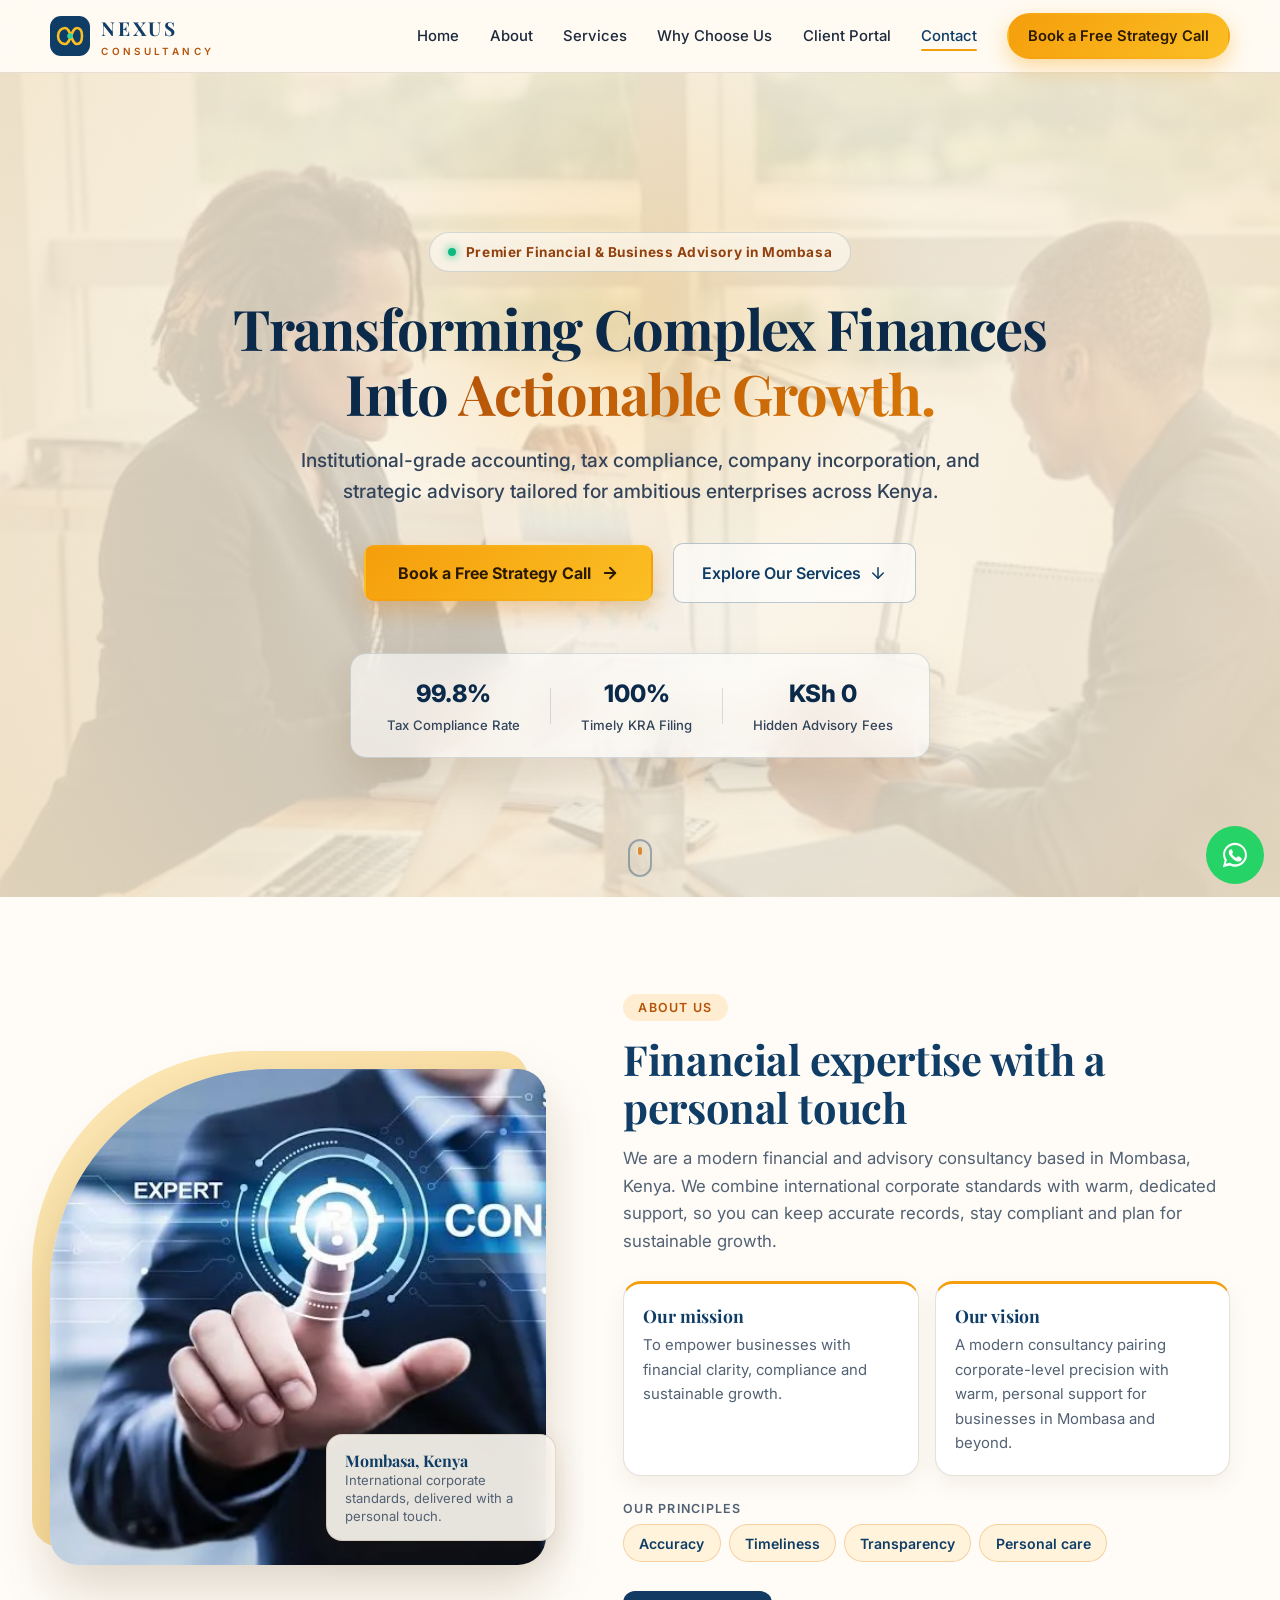
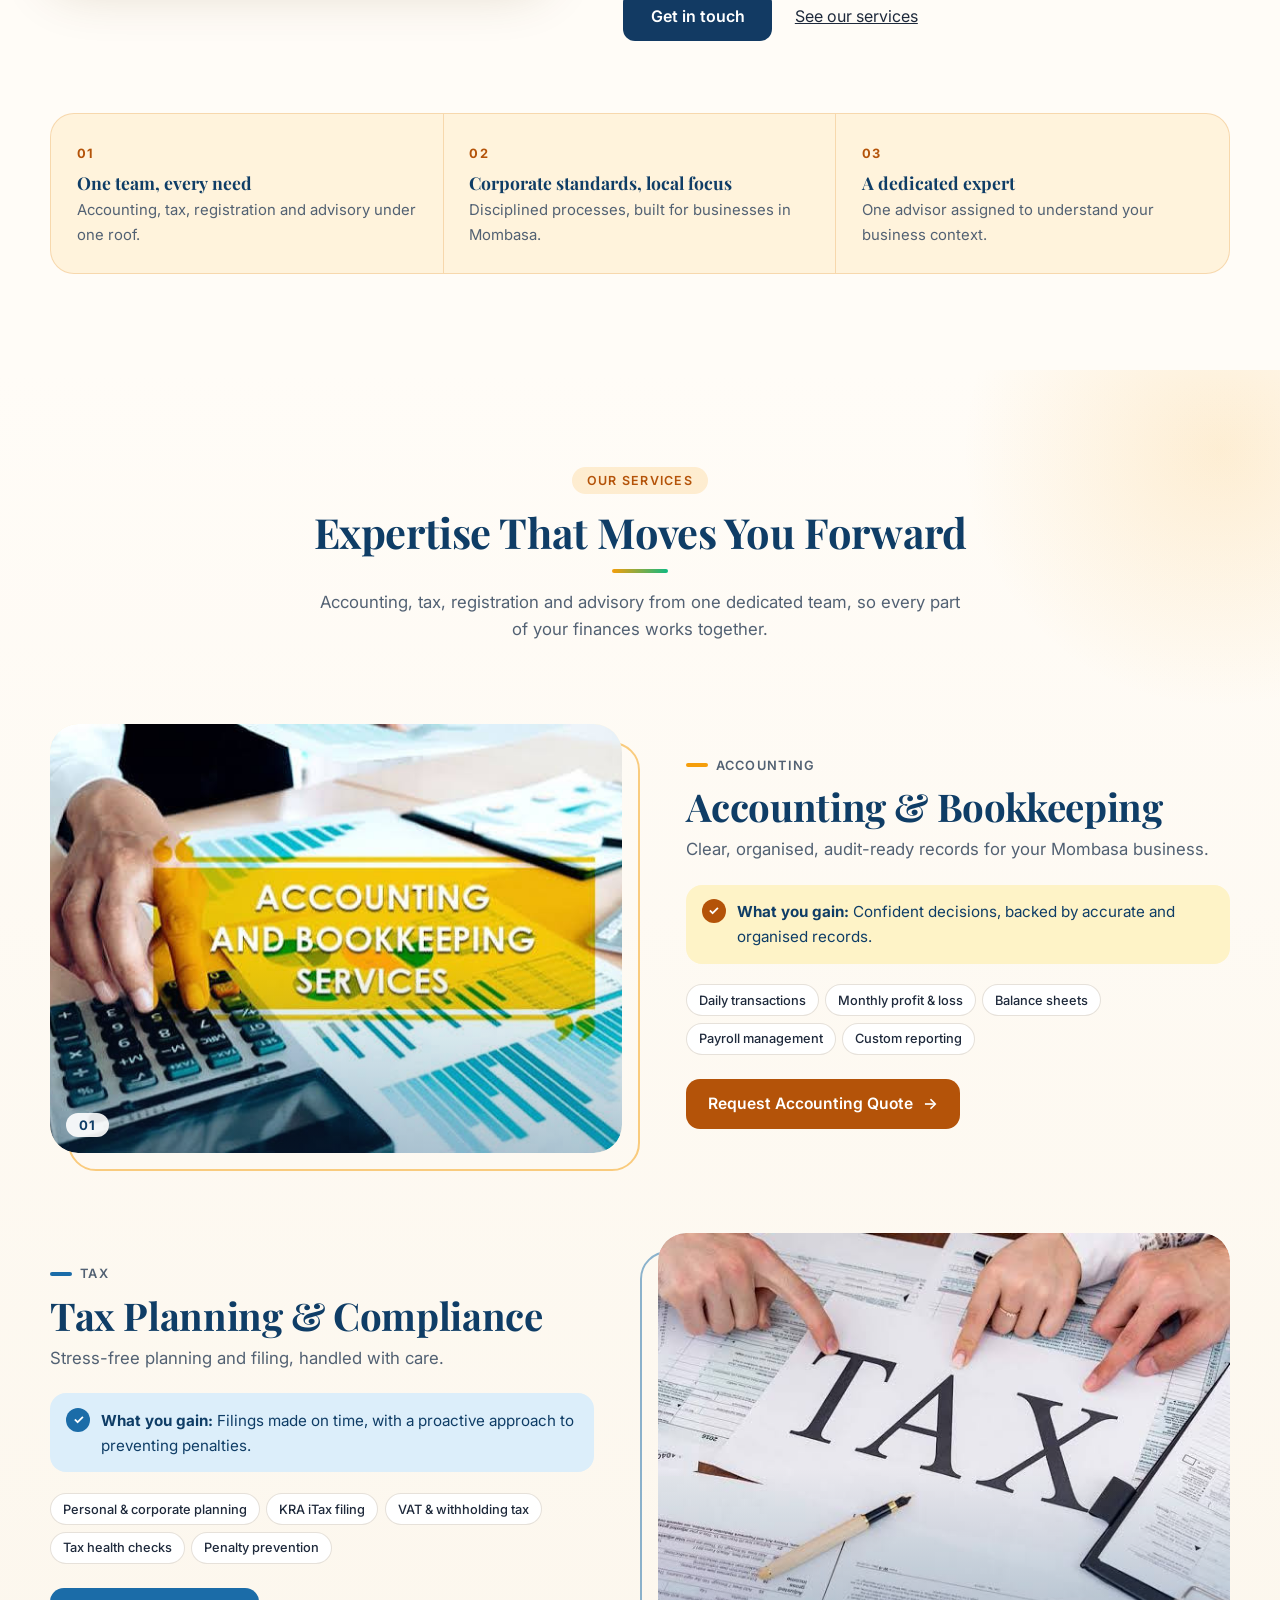
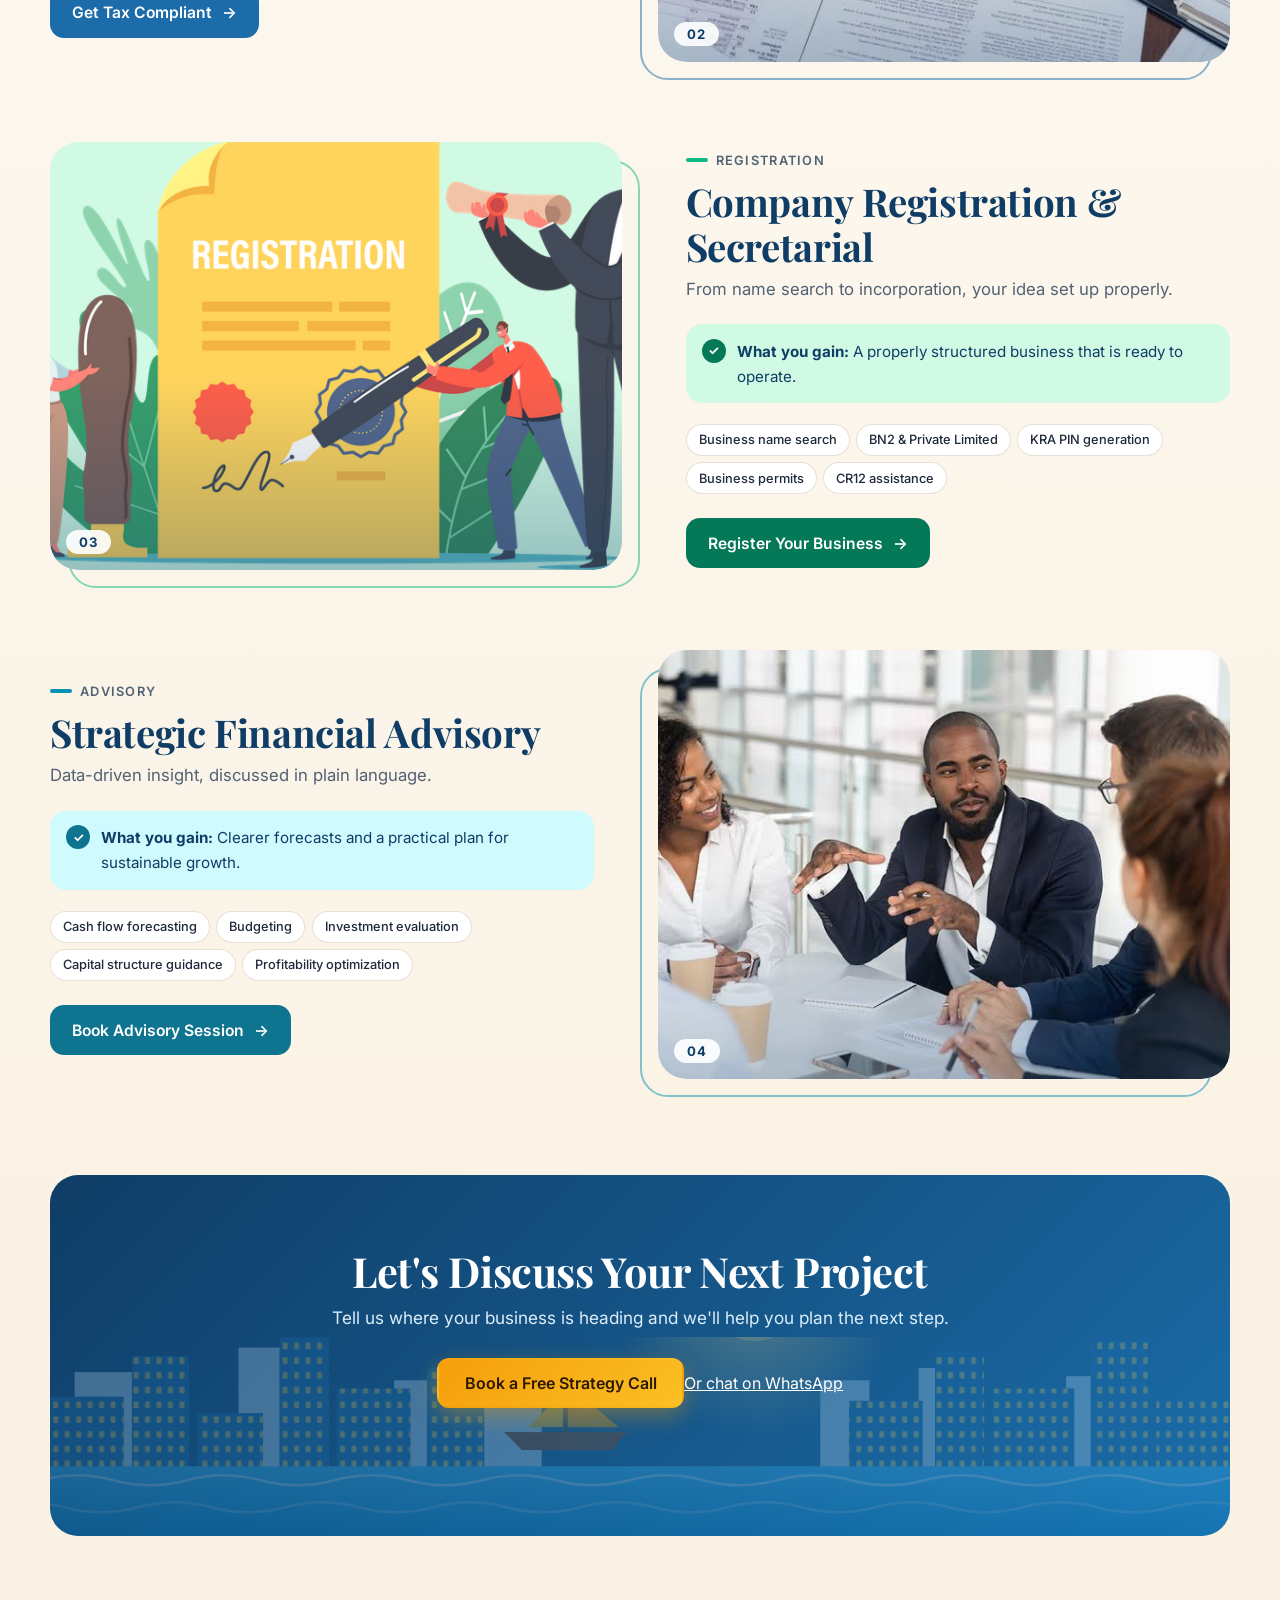
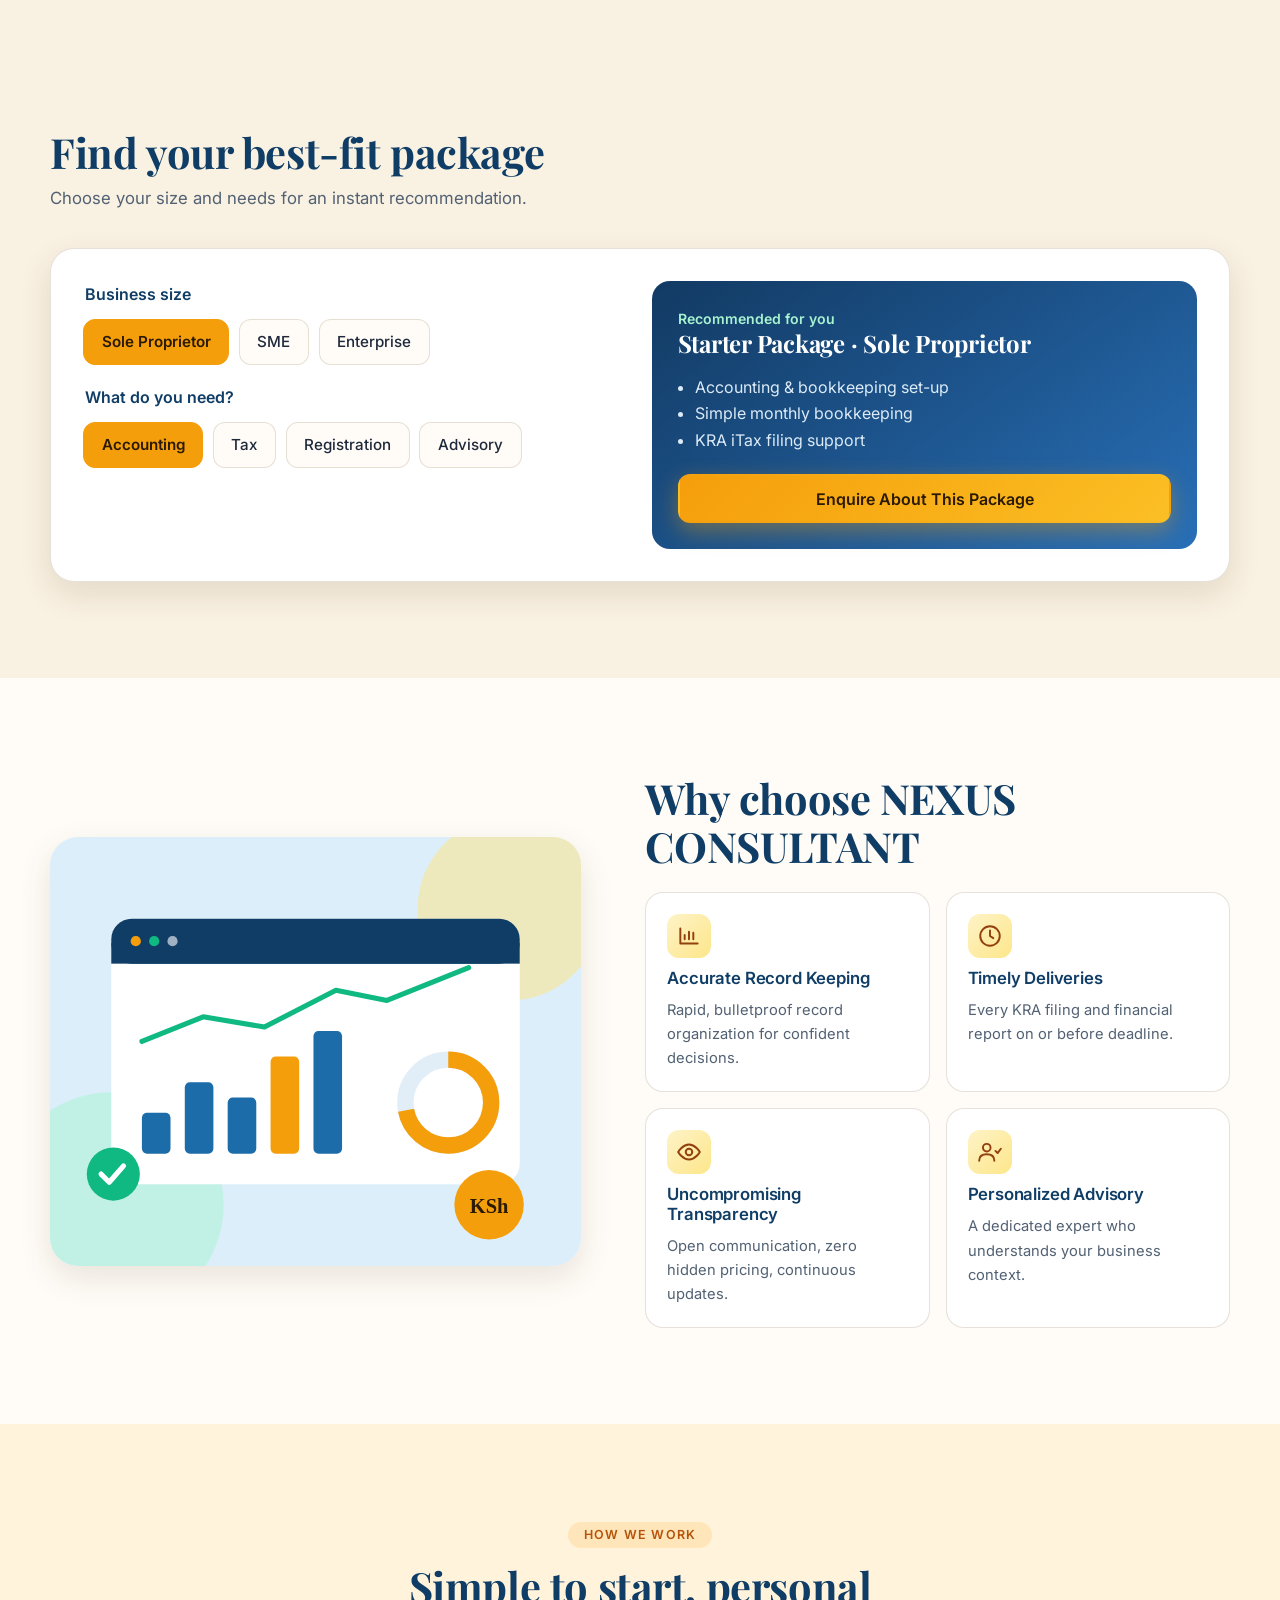
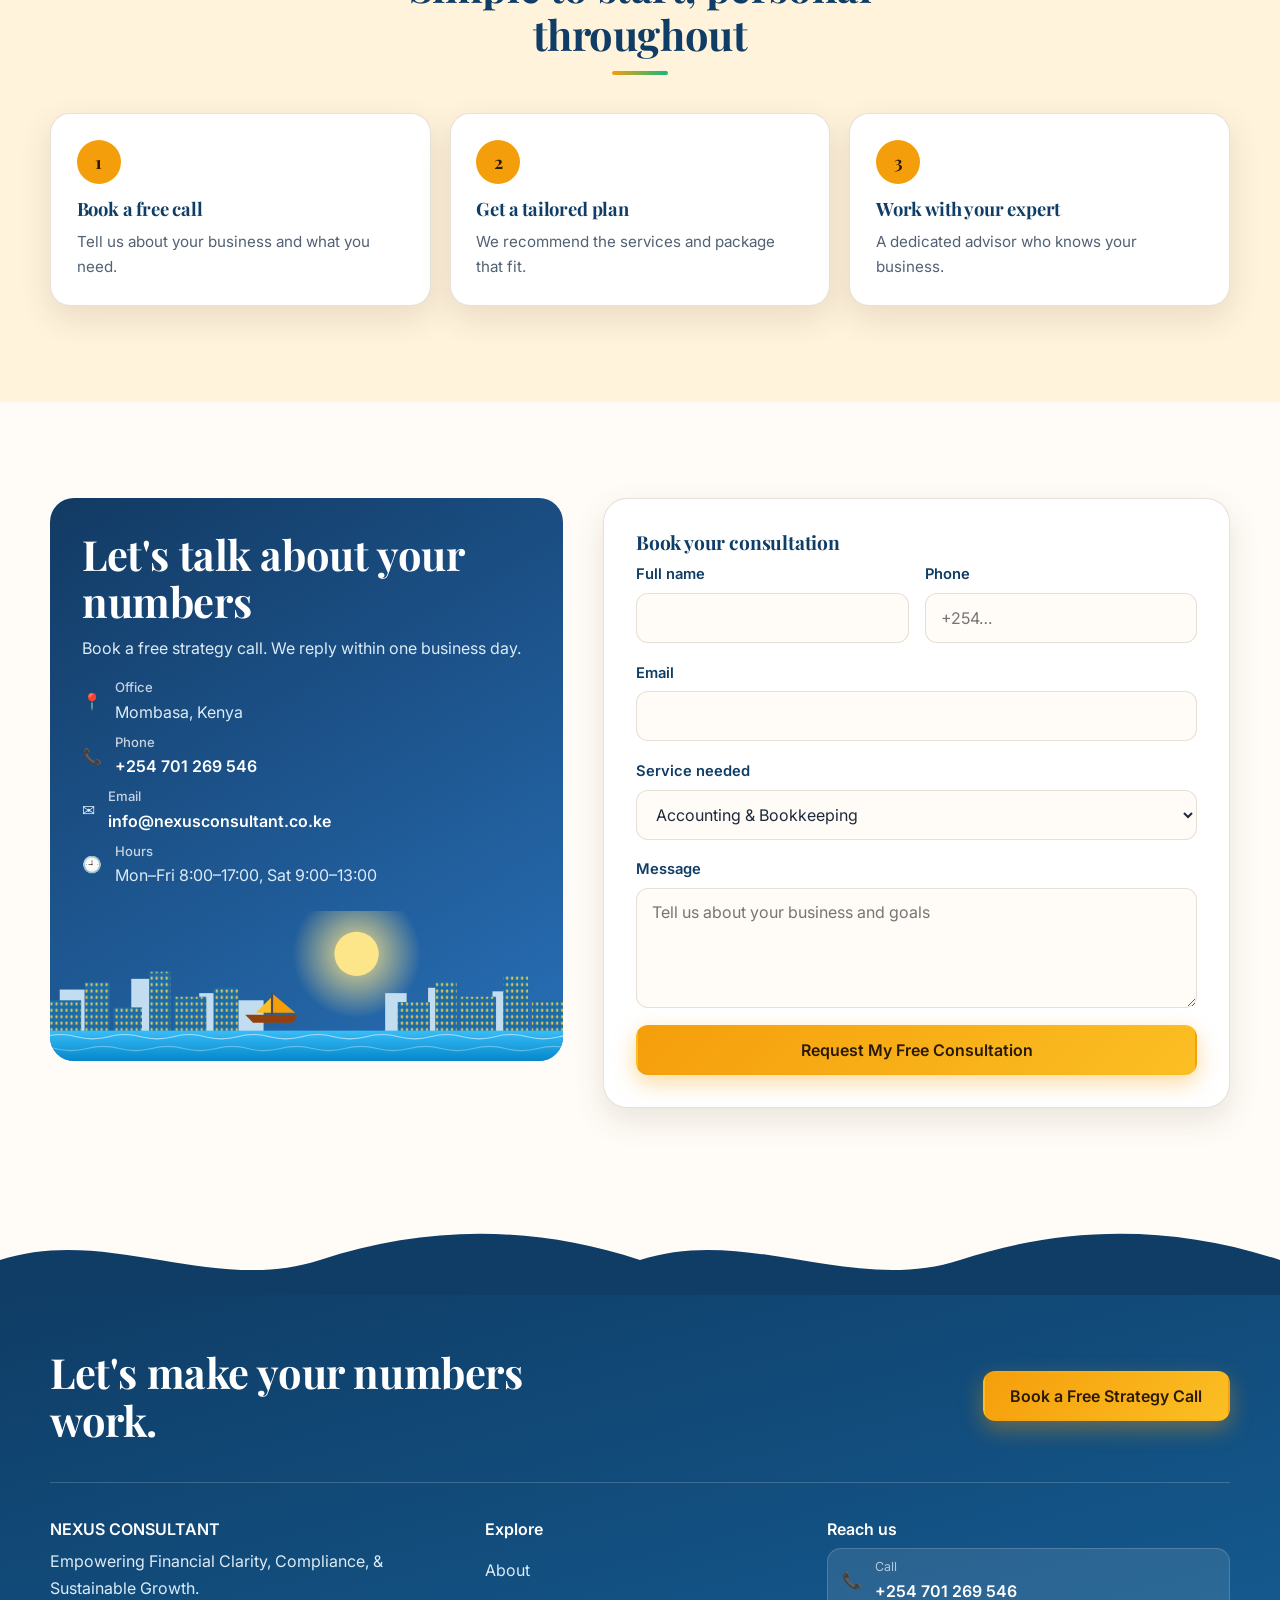
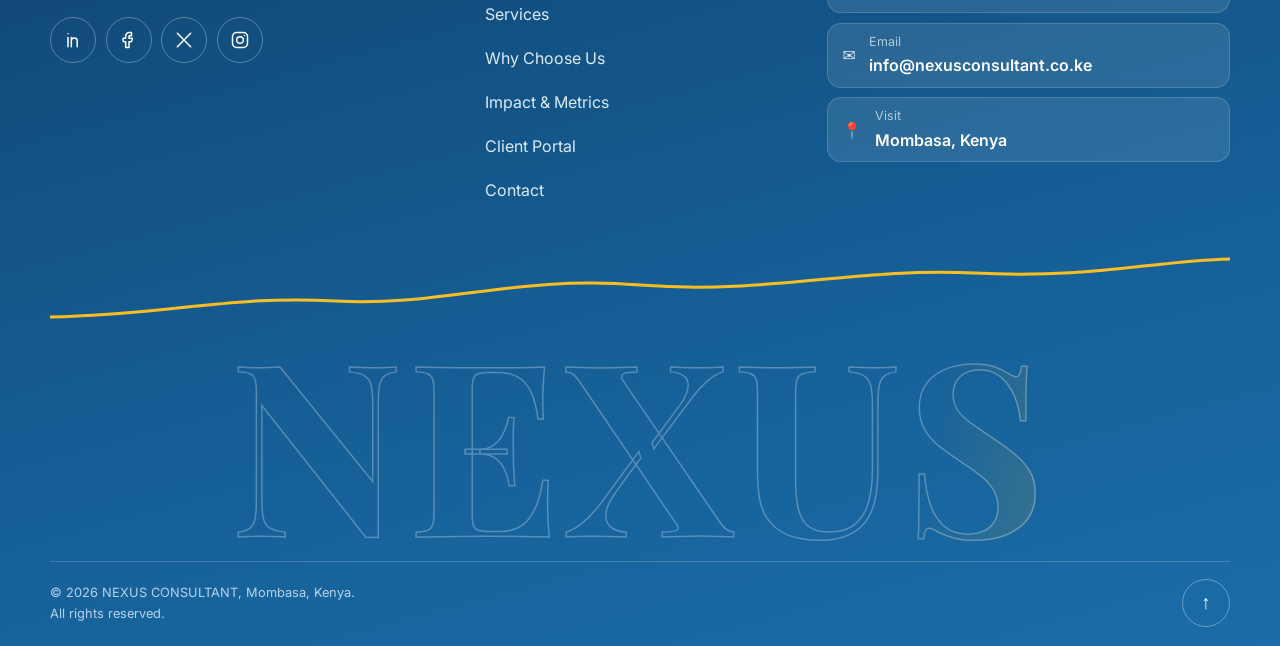
==== commit 43b916bc: "Background image change" ====
--- a/index.html
+++ b/index.html
@@ -170,7 +170,7 @@
   <!-- Edge-to-Edge Full-Screen Background Image -->
   <div class="hero-bg-wrapper">
     <img class="hero-bg-img" 
-         src="assets/images/coast.svg" 
+         src="assets/images/image7.jpg" 
          alt="Mombasa coastline and financial skyline at sunrise" 
          fetchpriority="high" 
          loading="eager" />
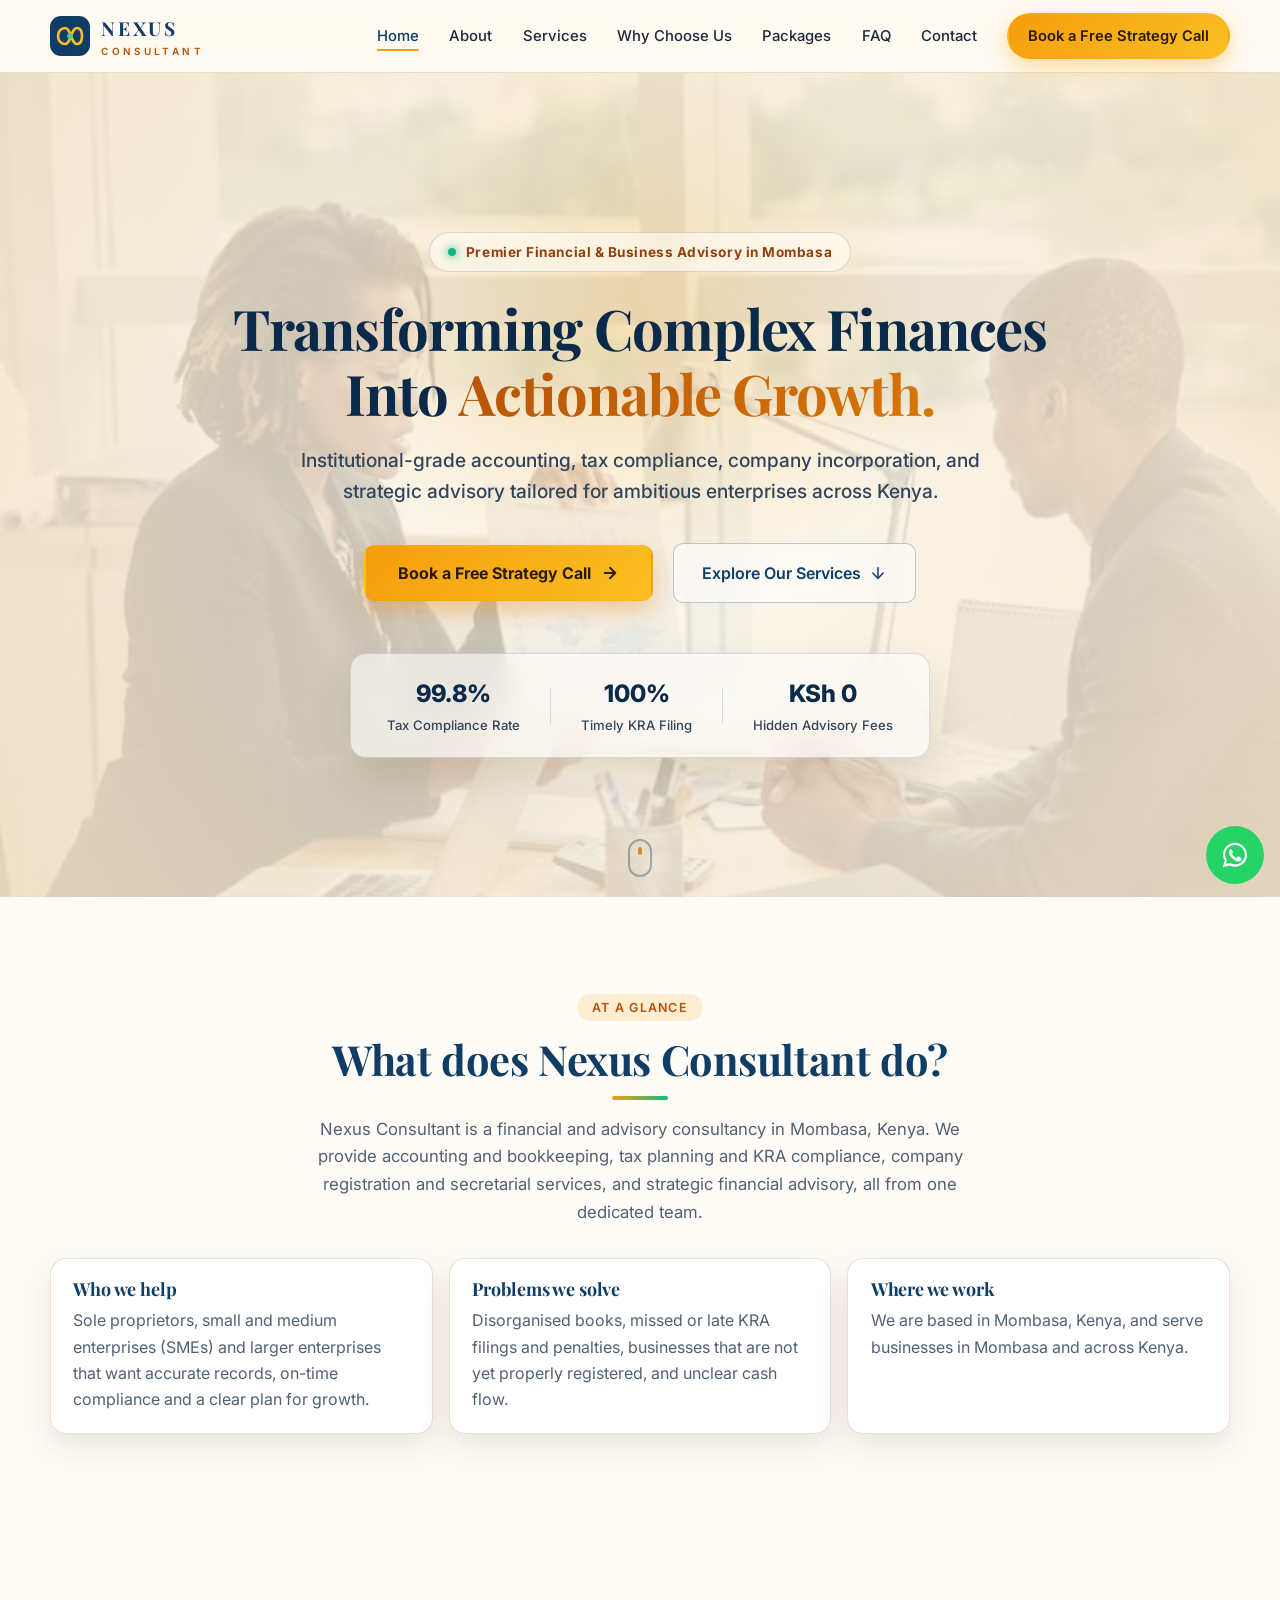
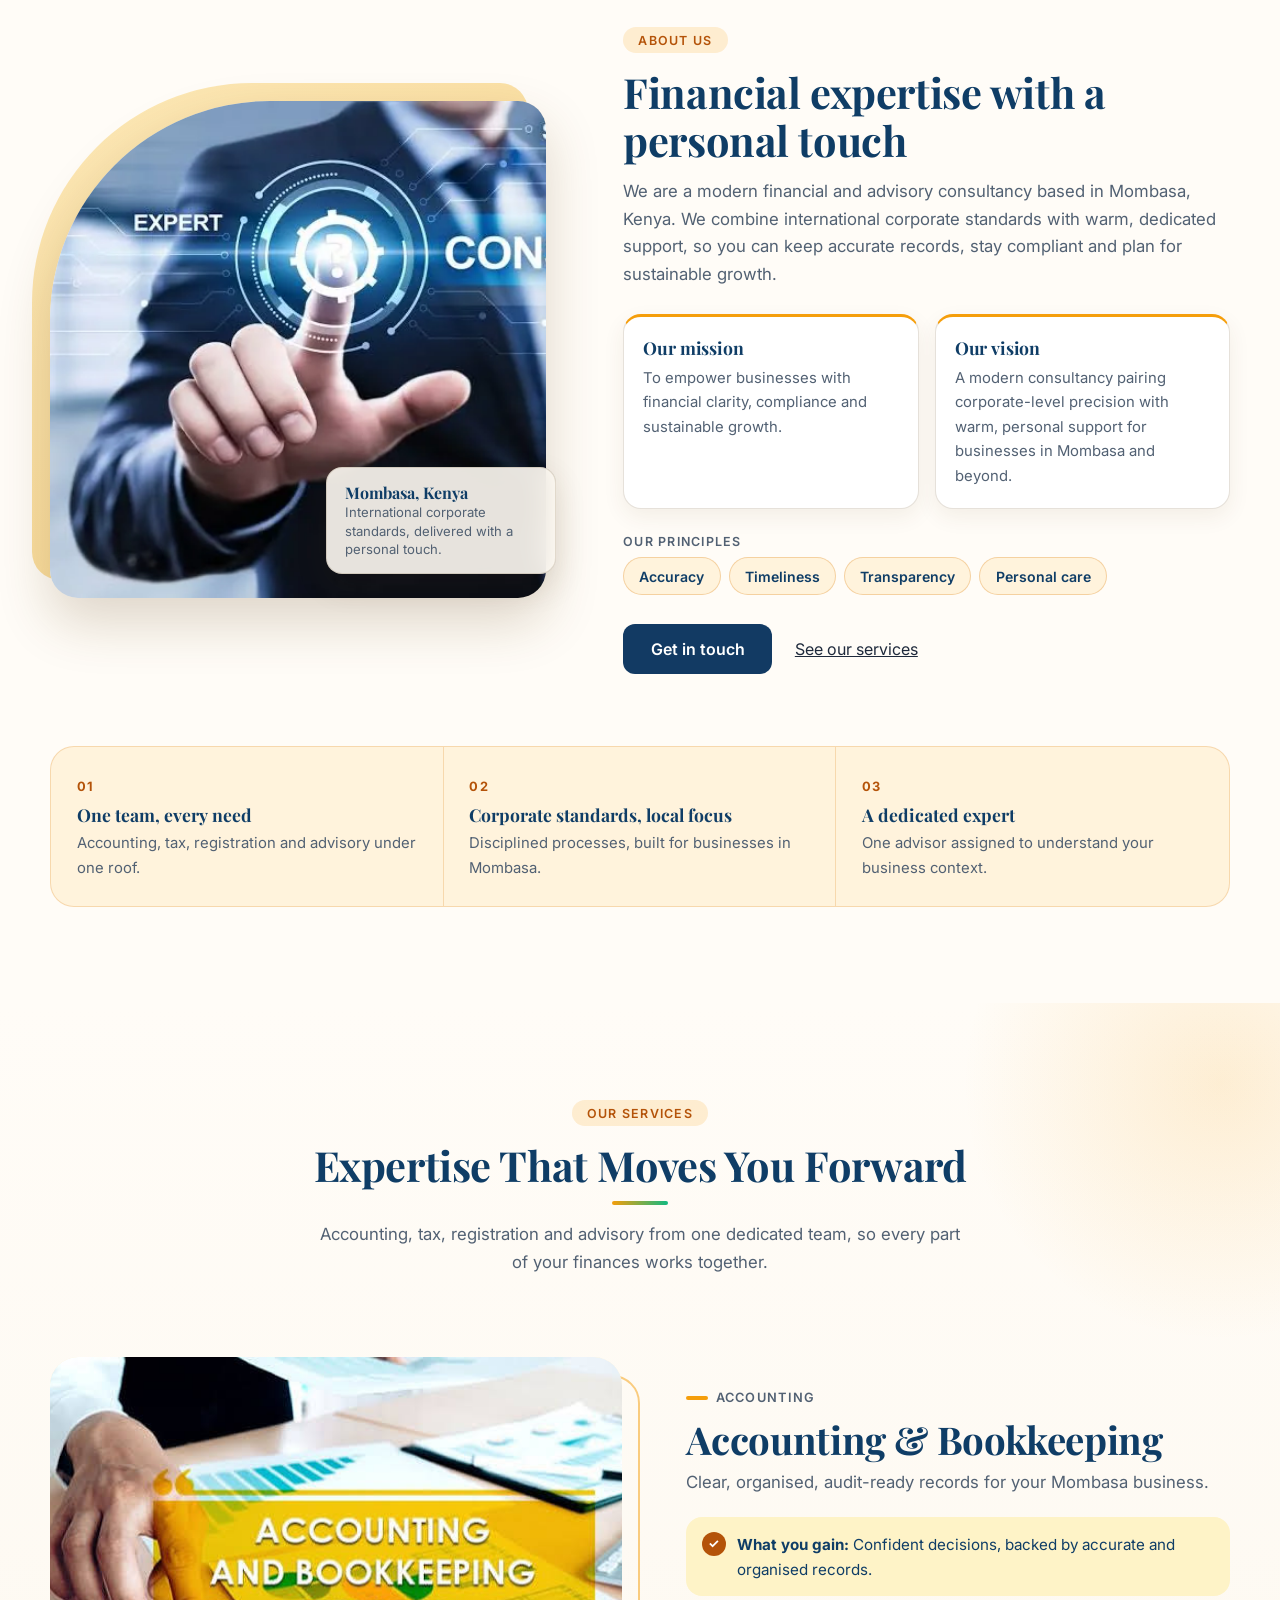
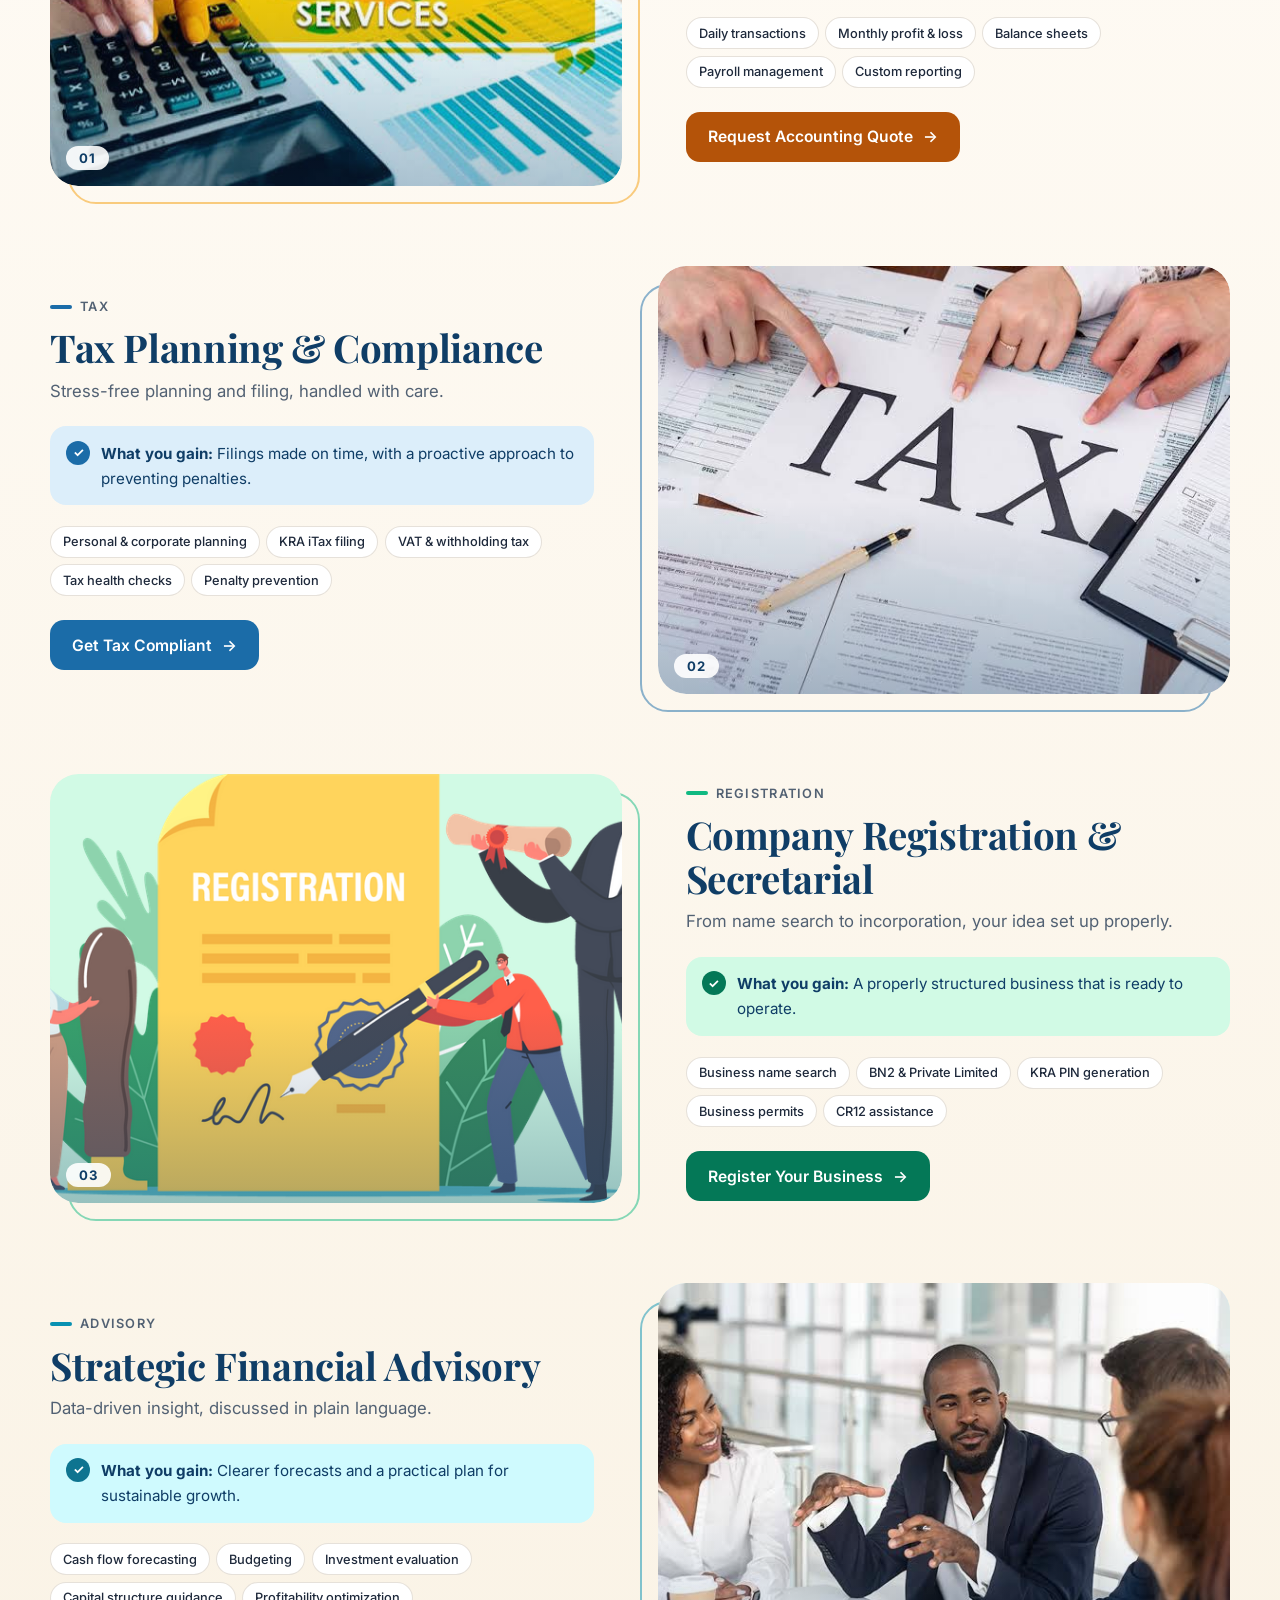
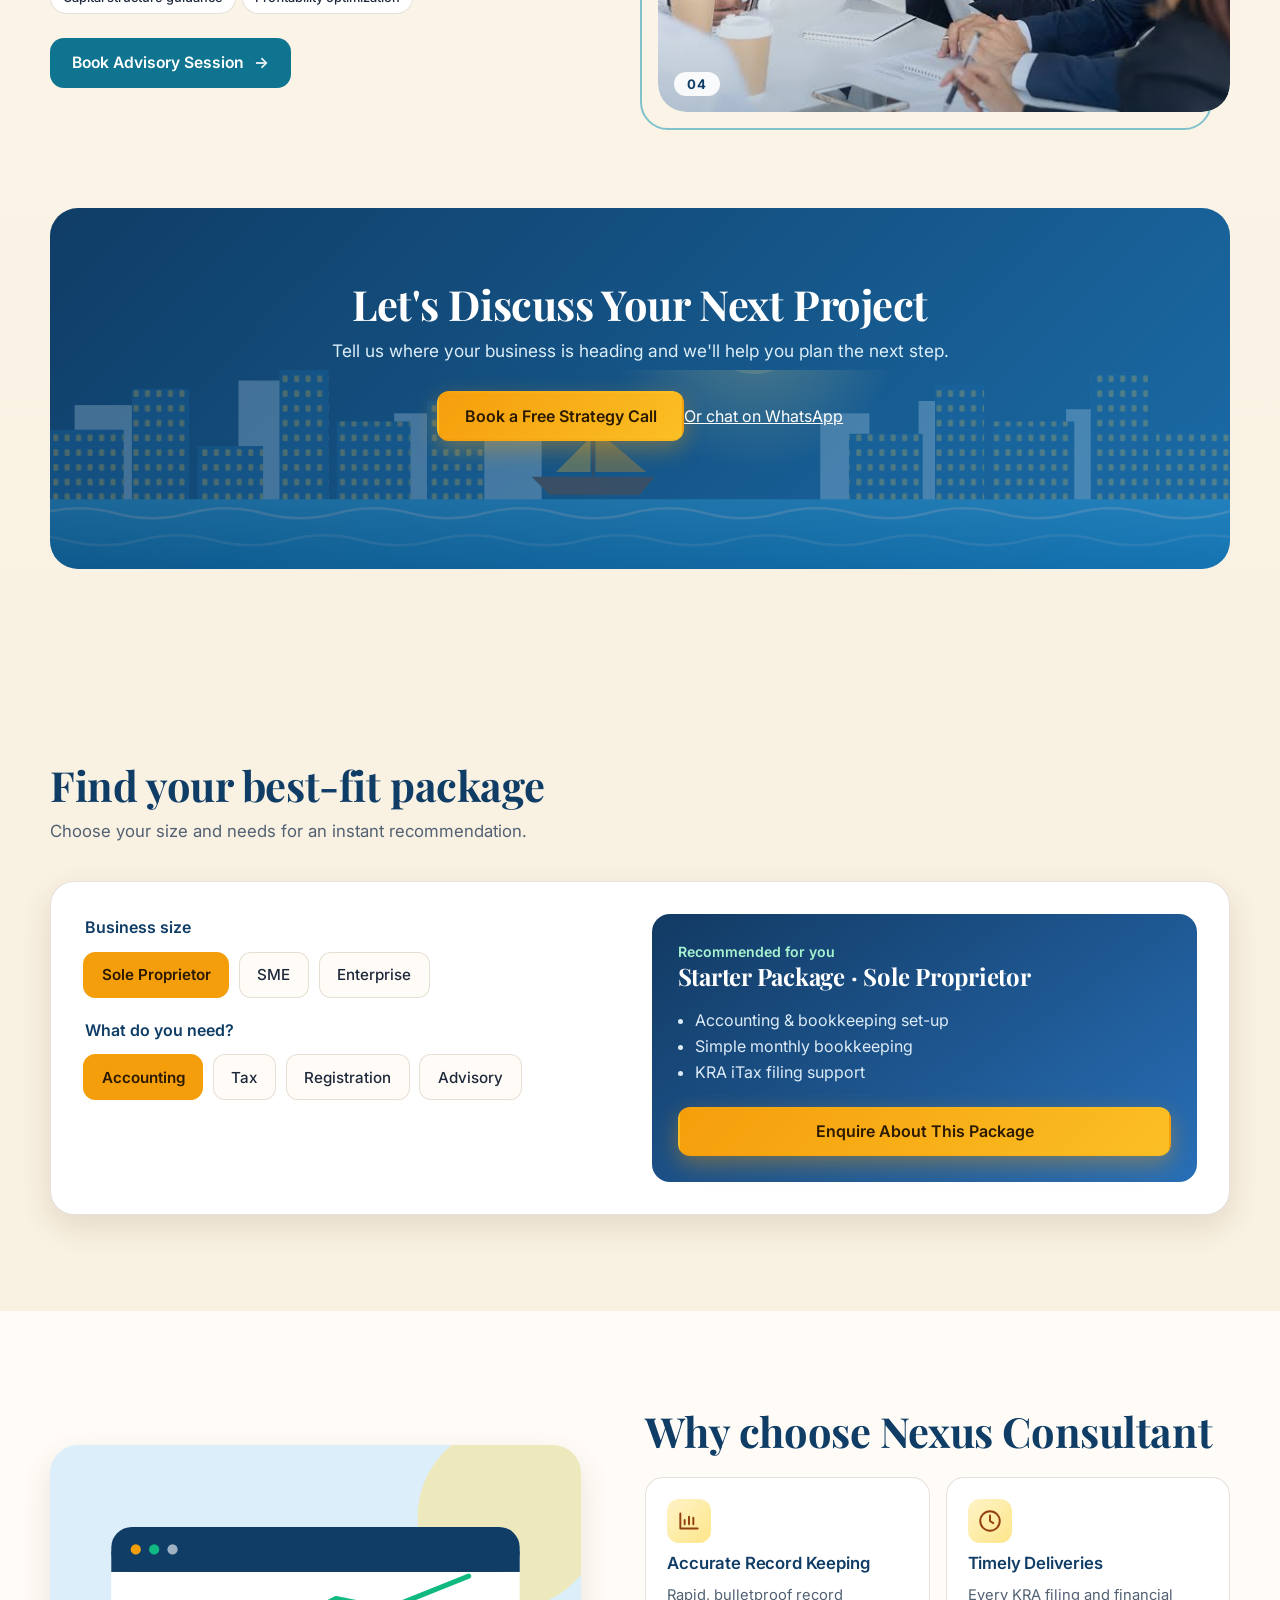
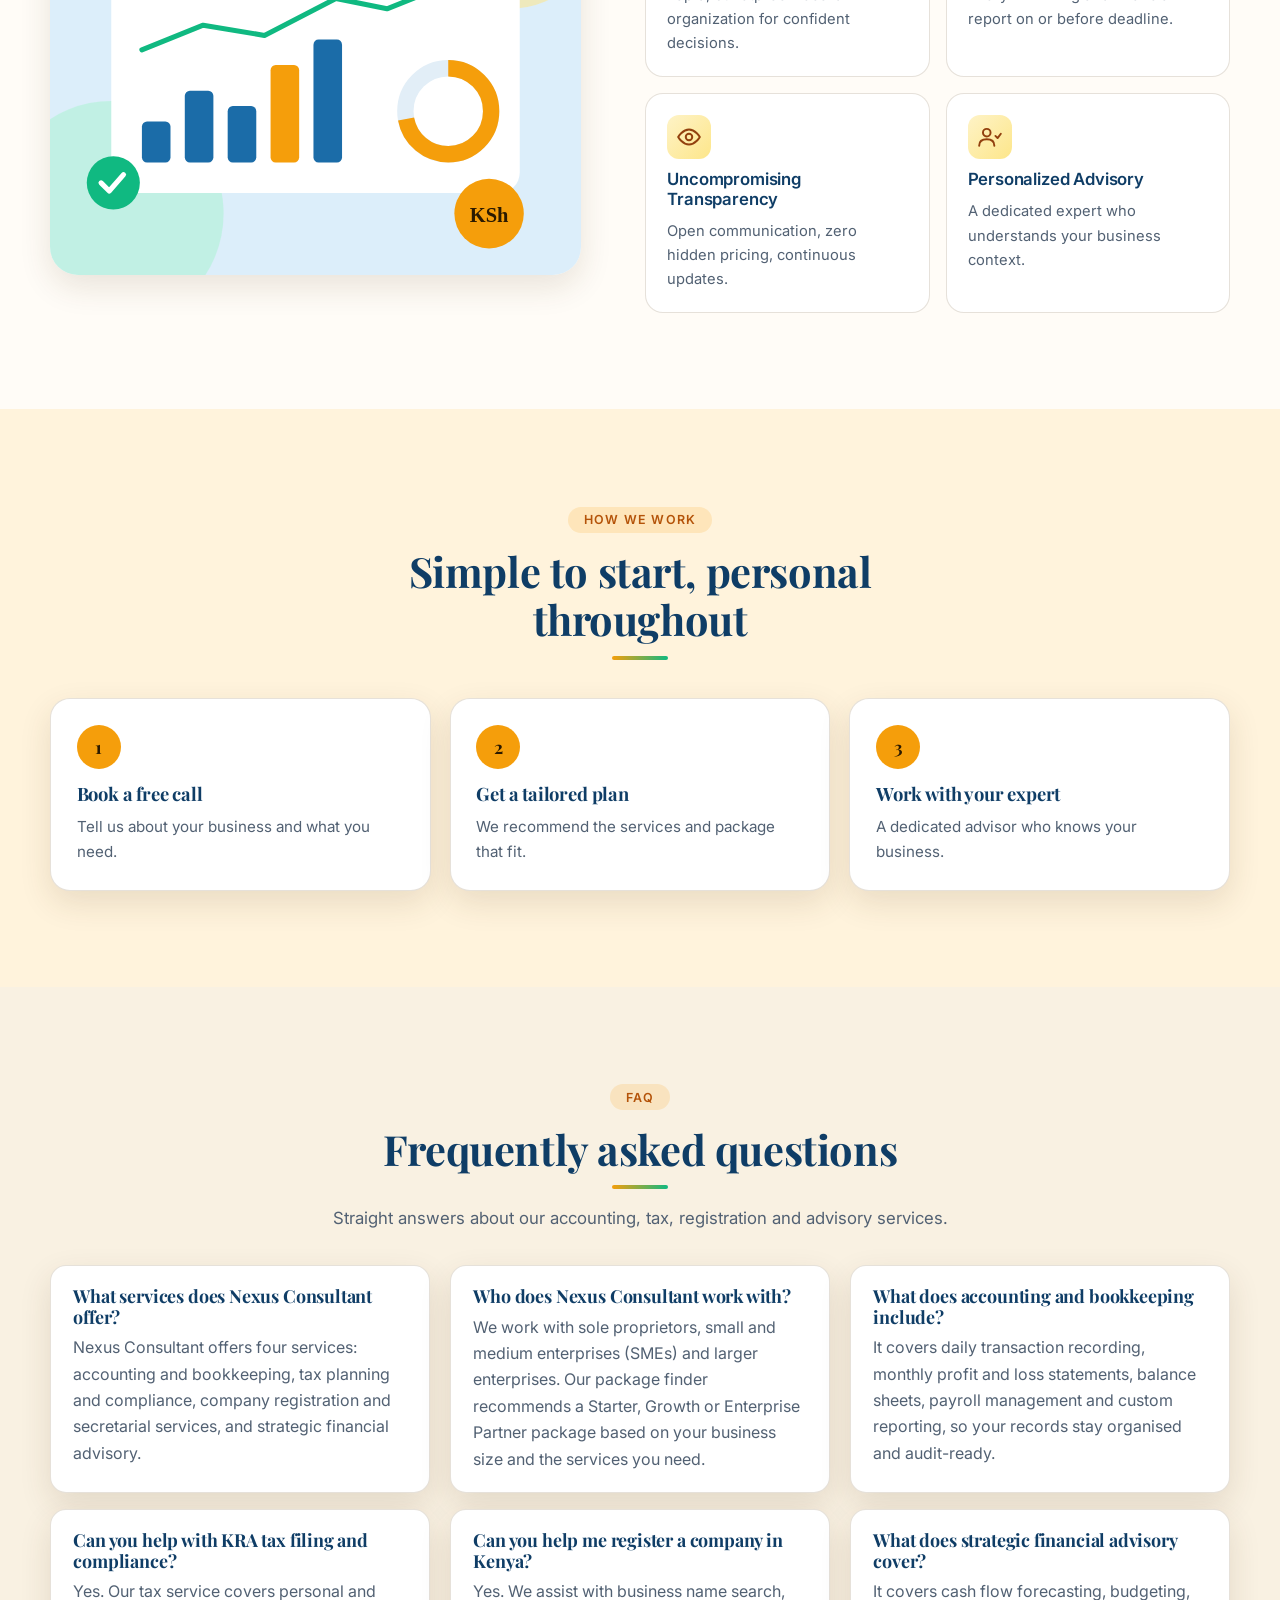
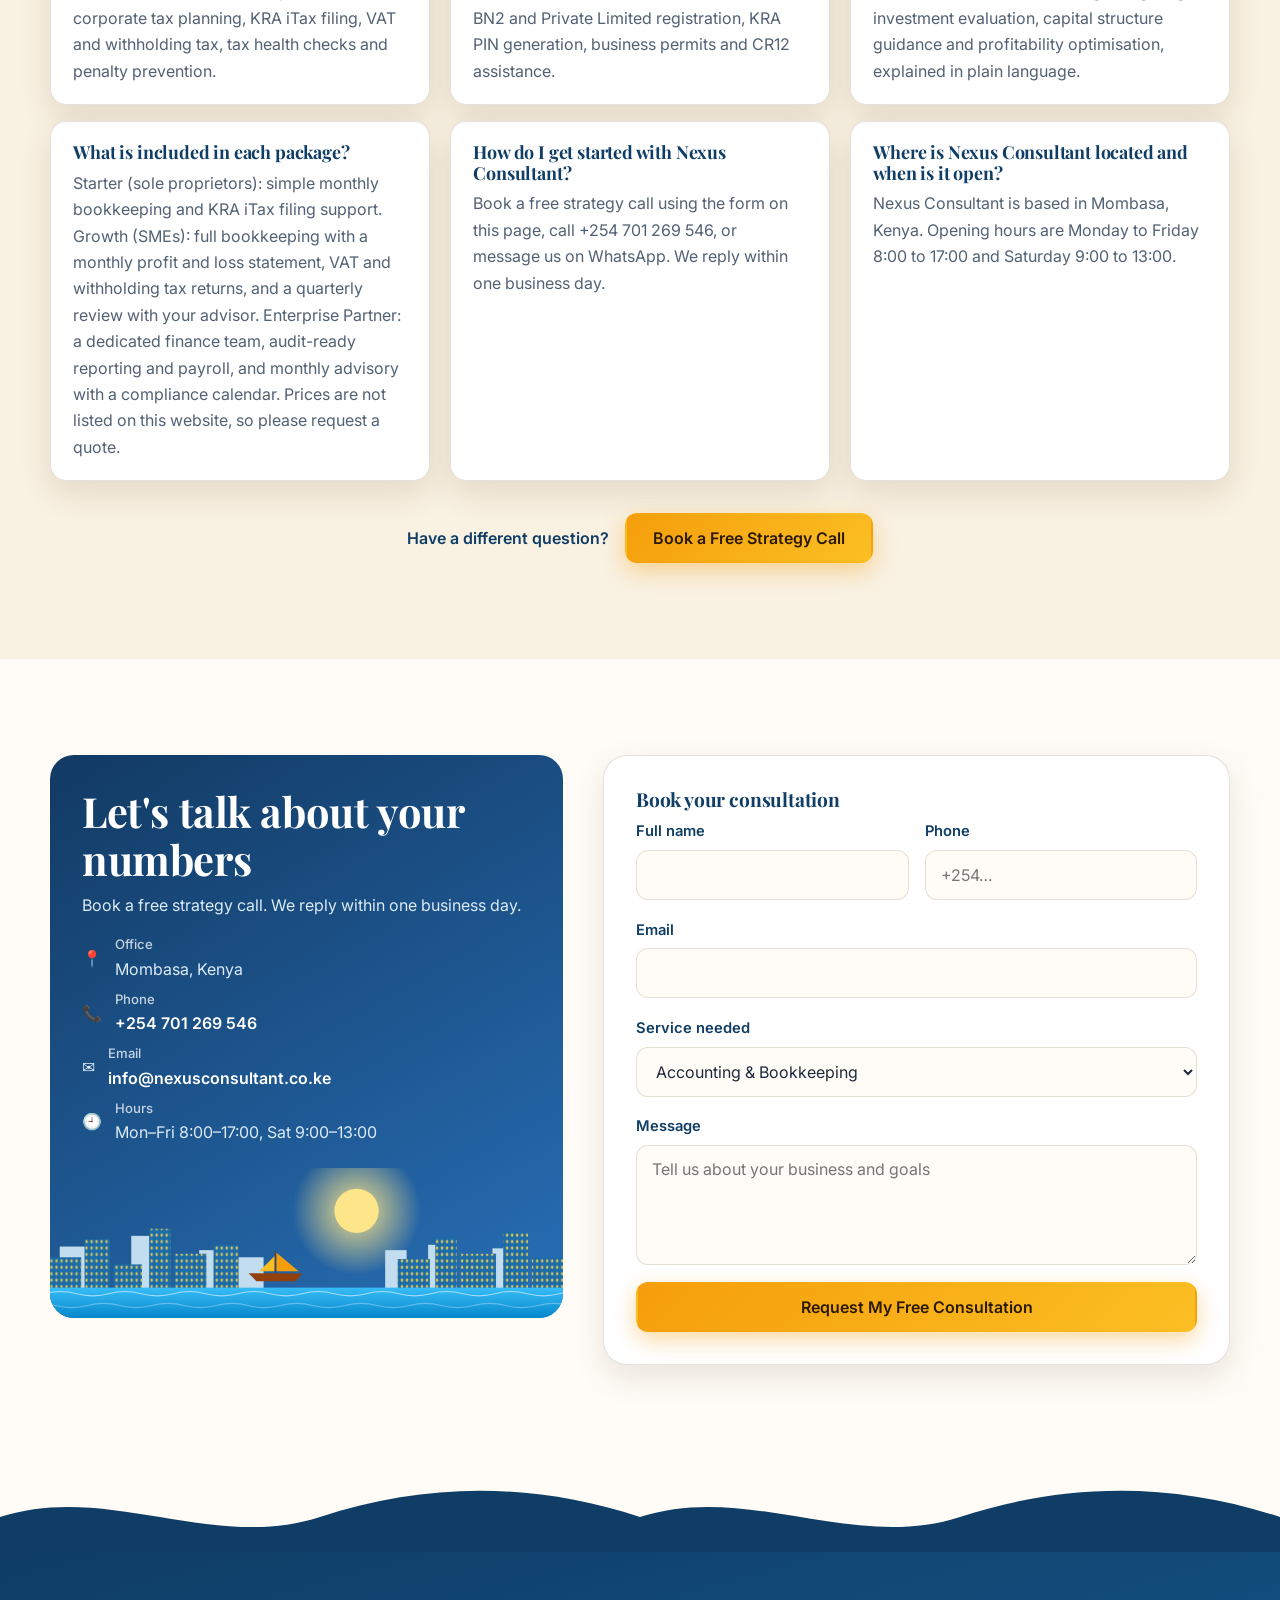
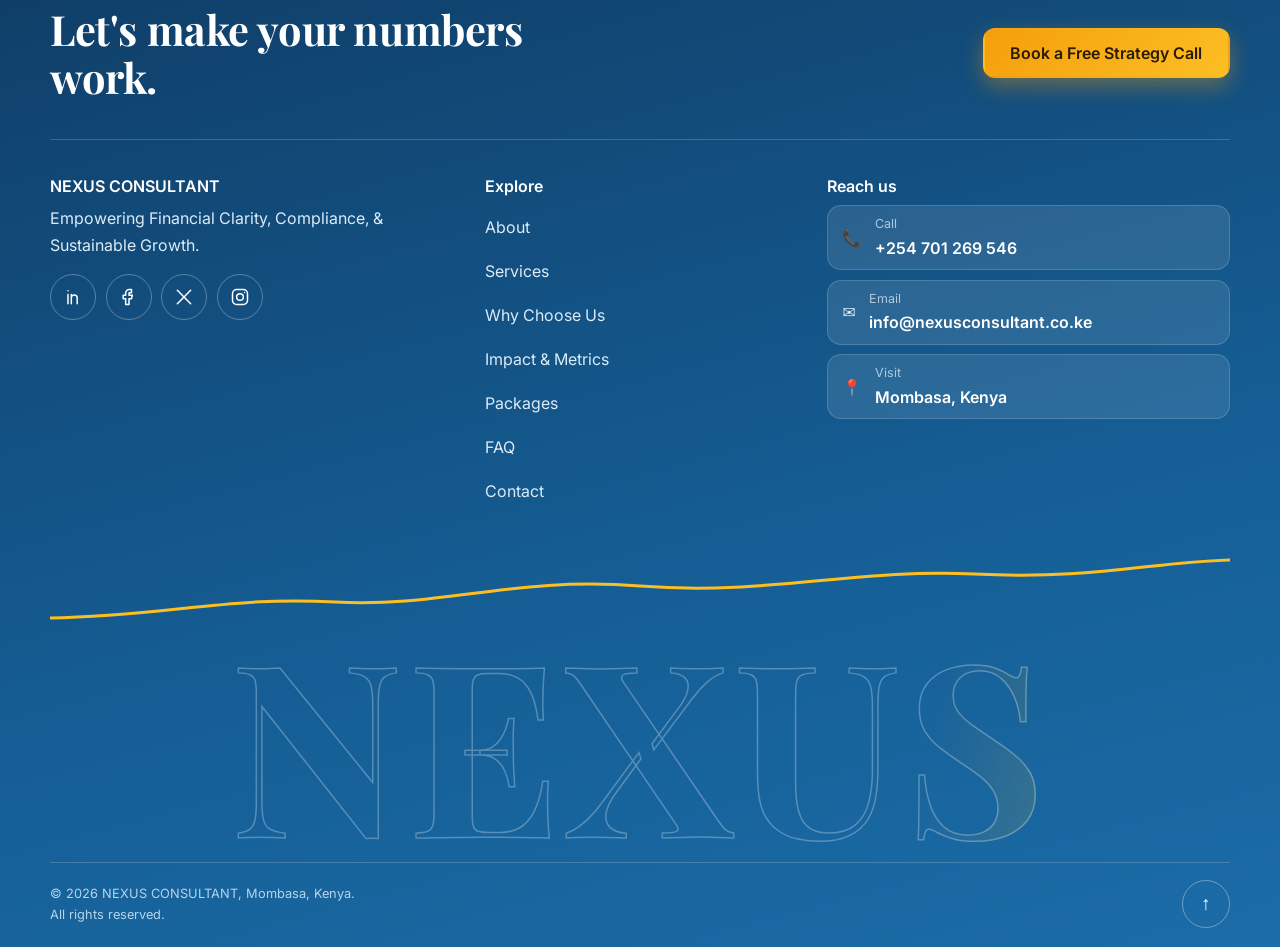
==== commit fe0c798a: "AEO induced" ====
--- a/index.html
+++ b/index.html
@@ -3,35 +3,37 @@
 <head>
 <meta charset="UTF-8">
 <meta name="viewport" content="width=device-width, initial-scale=1, viewport-fit=cover">
-<meta http-equiv="X-UA-Compatible" content="IE=edge">
 
 <!-- Primary SEO Meta Tags -->
-<title>NEXUS CONSULTANT | Accounting, Tax &amp; Company Registration in Mombasa</title>
-<meta name="description" content="Premier accounting, tax compliance, company registration, and strategic financial advisory services for ambitious businesses in Mombasa, Kenya. Get accurate records and expert guidance.">
-<meta name="keywords" content="accounting services Mombasa, tax compliance KRA Mombasa, company registration Kenya, financial advisory Mombasa, bookkeeping services Kenya, Nexus Consultant">
+<title>Accounting &amp; Tax Services in Mombasa | Nexus Consultant</title>
+<meta name="description" content="Accounting, bookkeeping, KRA tax compliance, company registration and financial advisory for businesses in Mombasa, Kenya. Book a free strategy call.">
 <meta name="author" content="Nexus Consultant">
+<meta name="robots" content="index, follow, max-image-preview:large, max-snippet:-1, max-video-preview:-1">
+<meta name="theme-color" content="#0F3D66">
 <link rel="canonical" href="https://www.nexusconsultant.co.ke/">
 
-<!-- Geo-Targeting Meta Tags (Local SEO Boost for Mombasa/Kenya) -->
+<!-- Regional targeting (Google ignores most geo tags; kept for other engines) -->
 <meta name="geo.region" content="KE-30">
 <meta name="geo.placename" content="Mombasa">
-<meta name="geo.position" content="-4.0435;39.6682">
-<meta name="ICBM" content="-4.0435, 39.6682">
-
-<!-- Open Graph / Social Media Meta Tags (WhatsApp, Facebook, LinkedIn Previews) -->
+
+<!-- Open Graph (WhatsApp, Facebook, LinkedIn previews) -->
 <meta property="og:type" content="website">
 <meta property="og:url" content="https://www.nexusconsultant.co.ke/">
-<meta property="og:title" content="NEXUS CONSULTANT | Expert Accounting &amp; Tax Services in Mombasa">
-<meta property="og:description" content="Clear, organized, and audit-ready accounting, KRA tax compliance, company registration, and financial advisory tailored for Mombasa businesses.">
+<meta property="og:title" content="Nexus Consultant | Accounting, Tax &amp; Company Registration in Mombasa">
+<meta property="og:description" content="Clear, organised, audit-ready accounting, KRA tax compliance, company registration and financial advisory for businesses in Mombasa, Kenya.">
 <meta property="og:image" content="https://www.nexusconsultant.co.ke/assets/images/og-cover.jpg">
+<meta property="og:image:width" content="1200">
+<meta property="og:image:height" content="630">
+<meta property="og:image:alt" content="Nexus Consultant: accounting, tax, company registration and advisory in Mombasa, Kenya">
 <meta property="og:locale" content="en_KE">
 <meta property="og:site_name" content="Nexus Consultant">
 
-<!-- Twitter Card Meta Tags -->
+<!-- Twitter / X Card -->
 <meta name="twitter:card" content="summary_large_image">
-<meta name="twitter:title" content="NEXUS CONSULTANT | Financial Clarity &amp; Compliance in Mombasa">
+<meta name="twitter:title" content="Nexus Consultant | Accounting, Tax &amp; Company Registration in Mombasa">
 <meta name="twitter:description" content="Accounting, tax compliance, company registration and financial advisory for businesses in Mombasa, Kenya.">
 <meta name="twitter:image" content="https://www.nexusconsultant.co.ke/assets/images/og-cover.jpg">
+<meta name="twitter:image:alt" content="Nexus Consultant: accounting, tax, company registration and advisory in Mombasa, Kenya">
 
 <!-- Google Fonts & Favicon -->
 <link rel="preconnect" href="https://fonts.googleapis.com">
@@ -43,82 +45,279 @@
 <link rel="stylesheet" href="style.css">
 <noscript><style>.rv,.svc{opacity:1!important;transform:none!important}</style></noscript>
 
-<!-- JSON-LD Local Business & Professional Service Schema (Crucial for Google Ranking) -->
+<!-- JSON-LD: one @graph, every value matches visible page content -->
 <script type="application/ld+json">
 {
   "@context": "https://schema.org",
-  "@type": "AccountingService",
-  "name": "Nexus Consultant",
-  "image": "https://www.nexusconsultant.co.ke/assets/images/og-cover.jpg",
-  "@id": "https://www.nexusconsultant.co.ke/#service",
-  "url": "https://www.nexusconsultant.co.ke/",
-  "telephone": "+254701269546",
-  "priceRange": "KSh",
-  "address": {
-    "@type": "PostalAddress",
-    "addressLocality": "Mombasa",
-    "addressRegion": "Mombasa County",
-    "addressCountry": "KE"
-  },
-  "geo": {
-    "@type": "GeoCoordinates",
-    "latitude": -4.0435,
-    "longitude": 39.6682
-  },
-  "openingHoursSpecification": {
-    "@type": "OpeningHoursSpecification",
-    "dayOfWeek": [
-      "Monday",
-      "Tuesday",
-      "Wednesday",
-      "Thursday",
-      "Friday"
-    ],
-    "opens": "08:00",
-    "closes": "17:00"
-  },
-  "sameAs": [
-    "https://www.linkedin.com/company/nexus-consultant",
-    "https://wa.me/254701269546"
-  ],
-  "areaServed": {
-    "@type": "City",
-    "name": "Mombasa"
-  },
-  "hasOfferCatalog": {
-    "@type": "OfferCatalog",
-    "name": "Financial and Corporate Services",
-    "itemListElement": [
-      {
-        "@type": "Offer",
-        "itemOffered": {
-          "@type": "Service",
-          "name": "Accounting and Bookkeeping Services"
+  "@graph": [
+    {
+      "@type": "AccountingService",
+      "@id": "https://www.nexusconsultant.co.ke/#business",
+      "name": "Nexus Consultant",
+      "alternateName": "Nexus Consultancy",
+      "url": "https://www.nexusconsultant.co.ke/",
+      "image": "https://www.nexusconsultant.co.ke/assets/images/og-cover.jpg",
+      "description": "Nexus Consultant is a financial and advisory consultancy in Mombasa, Kenya offering accounting and bookkeeping, tax planning and KRA compliance, company registration and secretarial services, and strategic financial advisory.",
+      "telephone": "+254701269546",
+      "email": "info@nexusconsultant.co.ke",
+      "address": {
+        "@type": "PostalAddress",
+        "addressLocality": "Mombasa",
+        "addressRegion": "Mombasa County",
+        "addressCountry": "KE"
+      },
+      "areaServed": [
+        {
+          "@type": "City",
+          "name": "Mombasa"
+        },
+        {
+          "@type": "Country",
+          "name": "Kenya"
         }
+      ],
+      "openingHoursSpecification": [
+        {
+          "@type": "OpeningHoursSpecification",
+          "dayOfWeek": [
+            "Monday",
+            "Tuesday",
+            "Wednesday",
+            "Thursday",
+            "Friday"
+          ],
+          "opens": "08:00",
+          "closes": "17:00"
+        },
+        {
+          "@type": "OpeningHoursSpecification",
+          "dayOfWeek": "Saturday",
+          "opens": "09:00",
+          "closes": "13:00"
+        }
+      ],
+      "hasOfferCatalog": {
+        "@type": "OfferCatalog",
+        "name": "Financial and corporate services",
+        "itemListElement": [
+          {
+            "@type": "Offer",
+            "itemOffered": {
+              "@id": "https://www.nexusconsultant.co.ke/#service-accounting"
+            }
+          },
+          {
+            "@type": "Offer",
+            "itemOffered": {
+              "@id": "https://www.nexusconsultant.co.ke/#service-tax"
+            }
+          },
+          {
+            "@type": "Offer",
+            "itemOffered": {
+              "@id": "https://www.nexusconsultant.co.ke/#service-registration"
+            }
+          },
+          {
+            "@type": "Offer",
+            "itemOffered": {
+              "@id": "https://www.nexusconsultant.co.ke/#service-advisory"
+            }
+          }
+        ]
+      }
+    },
+    {
+      "@type": "WebSite",
+      "@id": "https://www.nexusconsultant.co.ke/#website",
+      "url": "https://www.nexusconsultant.co.ke/",
+      "name": "Nexus Consultant",
+      "inLanguage": "en",
+      "publisher": {
+        "@id": "https://www.nexusconsultant.co.ke/#business"
+      }
+    },
+    {
+      "@type": "WebPage",
+      "@id": "https://www.nexusconsultant.co.ke/#webpage",
+      "url": "https://www.nexusconsultant.co.ke/",
+      "name": "Accounting & Tax Services in Mombasa | Nexus Consultant",
+      "description": "Accounting, bookkeeping, KRA tax compliance, company registration and financial advisory for businesses in Mombasa, Kenya. Book a free strategy call.",
+      "inLanguage": "en",
+      "isPartOf": {
+        "@id": "https://www.nexusconsultant.co.ke/#website"
       },
-      {
-        "@type": "Offer",
-        "itemOffered": {
-          "@type": "Service",
-          "name": "Tax Planning and KRA Compliance"
+      "about": {
+        "@id": "https://www.nexusconsultant.co.ke/#business"
+      }
+    },
+    {
+      "@type": "Service",
+      "@id": "https://www.nexusconsultant.co.ke/#service-accounting",
+      "name": "Accounting & Bookkeeping",
+      "serviceType": "Accounting and bookkeeping",
+      "description": "Clear, organised, audit-ready records: daily transactions, monthly profit and loss, balance sheets, payroll management and custom reporting.",
+      "url": "https://www.nexusconsultant.co.ke/#accounting",
+      "provider": {
+        "@id": "https://www.nexusconsultant.co.ke/#business"
+      },
+      "areaServed": [
+        {
+          "@type": "City",
+          "name": "Mombasa"
+        },
+        {
+          "@type": "Country",
+          "name": "Kenya"
         }
+      ]
+    },
+    {
+      "@type": "Service",
+      "@id": "https://www.nexusconsultant.co.ke/#service-tax",
+      "name": "Tax Planning & Compliance",
+      "serviceType": "Tax planning and compliance",
+      "description": "Personal and corporate tax planning, KRA iTax filing, VAT and withholding tax, tax health checks and penalty prevention.",
+      "url": "https://www.nexusconsultant.co.ke/#tax",
+      "provider": {
+        "@id": "https://www.nexusconsultant.co.ke/#business"
       },
-      {
-        "@type": "Offer",
-        "itemOffered": {
-          "@type": "Service",
-          "name": "Company Registration and Secretarial Services"
+      "areaServed": [
+        {
+          "@type": "City",
+          "name": "Mombasa"
+        },
+        {
+          "@type": "Country",
+          "name": "Kenya"
         }
+      ]
+    },
+    {
+      "@type": "Service",
+      "@id": "https://www.nexusconsultant.co.ke/#service-registration",
+      "name": "Company Registration & Secretarial",
+      "serviceType": "Company registration and secretarial services",
+      "description": "Business name search, BN2 and Private Limited registration, KRA PIN generation, business permits and CR12 assistance.",
+      "url": "https://www.nexusconsultant.co.ke/#registration",
+      "provider": {
+        "@id": "https://www.nexusconsultant.co.ke/#business"
       },
-      {
-        "@type": "Offer",
-        "itemOffered": {
-          "@type": "Service",
-          "name": "Strategic Financial Advisory"
+      "areaServed": [
+        {
+          "@type": "City",
+          "name": "Mombasa"
+        },
+        {
+          "@type": "Country",
+          "name": "Kenya"
         }
-      }
-    ]
-  }
+      ]
+    },
+    {
+      "@type": "Service",
+      "@id": "https://www.nexusconsultant.co.ke/#service-advisory",
+      "name": "Strategic Financial Advisory",
+      "serviceType": "Financial advisory",
+      "description": "Cash flow forecasting, budgeting, investment evaluation, capital structure guidance and profitability optimisation.",
+      "url": "https://www.nexusconsultant.co.ke/#advisory",
+      "provider": {
+        "@id": "https://www.nexusconsultant.co.ke/#business"
+      },
+      "areaServed": [
+        {
+          "@type": "City",
+          "name": "Mombasa"
+        },
+        {
+          "@type": "Country",
+          "name": "Kenya"
+        }
+      ]
+    },
+    {
+      "@type": "FAQPage",
+      "@id": "https://www.nexusconsultant.co.ke/#faqpage",
+      "url": "https://www.nexusconsultant.co.ke/#faq",
+      "isPartOf": {
+        "@id": "https://www.nexusconsultant.co.ke/#webpage"
+      },
+      "mainEntity": [
+        {
+          "@type": "Question",
+          "name": "What services does Nexus Consultant offer?",
+          "acceptedAnswer": {
+            "@type": "Answer",
+            "text": "Nexus Consultant offers four services: accounting and bookkeeping, tax planning and compliance, company registration and secretarial services, and strategic financial advisory."
+          }
+        },
+        {
+          "@type": "Question",
+          "name": "Who does Nexus Consultant work with?",
+          "acceptedAnswer": {
+            "@type": "Answer",
+            "text": "We work with sole proprietors, small and medium enterprises (SMEs) and larger enterprises. Our package finder recommends a Starter, Growth or Enterprise Partner package based on your business size and the services you need."
+          }
+        },
+        {
+          "@type": "Question",
+          "name": "What does accounting and bookkeeping include?",
+          "acceptedAnswer": {
+            "@type": "Answer",
+            "text": "It covers daily transaction recording, monthly profit and loss statements, balance sheets, payroll management and custom reporting, so your records stay organised and audit-ready."
+          }
+        },
+        {
+          "@type": "Question",
+          "name": "Can you help with KRA tax filing and compliance?",
+          "acceptedAnswer": {
+            "@type": "Answer",
+            "text": "Yes. Our tax service covers personal and corporate tax planning, KRA iTax filing, VAT and withholding tax, tax health checks and penalty prevention."
+          }
+        },
+        {
+          "@type": "Question",
+          "name": "Can you help me register a company in Kenya?",
+          "acceptedAnswer": {
+            "@type": "Answer",
+            "text": "Yes. We assist with business name search, BN2 and Private Limited registration, KRA PIN generation, business permits and CR12 assistance."
+          }
+        },
+        {
+          "@type": "Question",
+          "name": "What does strategic financial advisory cover?",
+          "acceptedAnswer": {
+            "@type": "Answer",
+            "text": "It covers cash flow forecasting, budgeting, investment evaluation, capital structure guidance and profitability optimisation, explained in plain language."
+          }
+        },
+        {
+          "@type": "Question",
+          "name": "What is included in each package?",
+          "acceptedAnswer": {
+            "@type": "Answer",
+            "text": "Starter (sole proprietors): simple monthly bookkeeping and KRA iTax filing support. Growth (SMEs): full bookkeeping with a monthly profit and loss statement, VAT and withholding tax returns, and a quarterly review with your advisor. Enterprise Partner: a dedicated finance team, audit-ready reporting and payroll, and monthly advisory with a compliance calendar. Prices are not listed on this website, so please request a quote."
+          }
+        },
+        {
+          "@type": "Question",
+          "name": "How do I get started with Nexus Consultant?",
+          "acceptedAnswer": {
+            "@type": "Answer",
+            "text": "Book a free strategy call using the form on this page, call +254 701 269 546, or message us on WhatsApp. We reply within one business day."
+          }
+        },
+        {
+          "@type": "Question",
+          "name": "Where is Nexus Consultant located and when is it open?",
+          "acceptedAnswer": {
+            "@type": "Answer",
+            "text": "Nexus Consultant is based in Mombasa, Kenya. Opening hours are Monday to Friday 8:00 to 17:00 and Saturday 9:00 to 13:00."
+          }
+        }
+      ]
+    }
+  ]
 }
 </script>
 </head>
@@ -131,10 +330,10 @@
   <button class="burger" id="burger" aria-label="Open menu" aria-expanded="false" aria-controls="drawer"><i></i><i></i><i></i></button>
   <a href="#top" class="logo" aria-label="Nexus Consultant home">
    <svg viewBox="0 0 40 40" aria-hidden="true"><rect width="40" height="40" rx="11" fill="#0F3D66"/><path d="M8 20c0-5 3.500-8 7-8 6 0 6 16 12 16 3.500 0 5-3 5-8s-1.500-8-5-8c-6 0-6 16-12 16-3.500 0-7-3-7-8z" fill="none" stroke="#FBBF24" stroke-width="2.600" stroke-linecap="round"/><circle cx="20" cy="20" r="2.800" fill="#34D399"/></svg>
-   <span>NEXUS <b>CONSULTANCY</b></span>
+   <span>NEXUS <b>CONSULTANT</b></span>
   </a>
   <nav class="main-nav" aria-label="Primary"><ul><li><a href="#home">Home</a></li><li><a href="#about">About</a></li>
-   <li><a href="#services">Services</a></li><li><a href="#why">Why Choose Us</a></li><li><a href="#portal">Client Portal</a></li><li><a href="#contact">Contact</a></li></ul></nav>
+   <li><a href="#services">Services</a></li><li><a href="#why">Why Choose Us</a></li><li><a href="#portal">Packages</a></li><li><a href="#faq">FAQ</a></li><li><a href="#contact">Contact</a></li></ul></nav>
   <a href="#contact" class="btn btn-amber hide-sm">Book a Free Strategy Call</a>
  </div>
 </header>
@@ -147,7 +346,8 @@
    <li><a href="#services">Services</a></li>
    <li><a href="#why">Why Choose Us</a></li>
    <li><a href="#impact">Impact &amp; Metrics</a></li>
-   <li><a href="#portal">Client Portal</a></li>
+   <li><a href="#portal">Packages</a></li>
+   <li><a href="#faq">FAQ</a></li>
    <li><a href="#contact">Contact</a></li>
   </ul>
  </nav>
@@ -165,15 +365,18 @@
  <!-- ========================================== -->
 <!-- HERO SECTION — NEXUS CONSULTANT -->
 <!-- ========================================== -->
-<section class="hero-section" id="hero">
+<section class="hero-section" id="home">
   
   <!-- Edge-to-Edge Full-Screen Background Image -->
   <div class="hero-bg-wrapper">
-    <img class="hero-bg-img" 
-         src="assets/images/image7.jpg" 
-         alt="Mombasa coastline and financial skyline at sunrise" 
-         fetchpriority="high" 
-         loading="eager" />
+    <img
+  src="assets/images/image7.webp"
+  alt="Professional consultancy services"
+  width="1600"
+  height="900"
+  fetchpriority="high"
+  decoding="async"
+>
     <div class="hero-bg-overlay"></div>
     <div class="hero-bg-glow"></div>
   </div>
@@ -240,7 +443,20 @@
 
 </section>
 
- 
+ <section class="glance" id="overview" aria-labelledby="overview-h">
+  <div class="wrap">
+   <div class="sh">
+    <span class="eyebrow">At a glance</span>
+    <h2 id="overview-h">What does Nexus Consultant do?</h2>
+    <p class="lead">Nexus Consultant is a financial and advisory consultancy in Mombasa, Kenya. We provide accounting and bookkeeping, tax planning and KRA compliance, company registration and secretarial services, and strategic financial advisory, all from one dedicated team.</p>
+   </div>
+   <div class="gl-grid">
+    <div class="gl-card"><h3>Who we help</h3><p>Sole proprietors, small and medium enterprises (SMEs) and larger enterprises that want accurate records, on-time compliance and a clear plan for growth.</p></div>
+    <div class="gl-card"><h3>Problems we solve</h3><p>Disorganised books, missed or late KRA filings and penalties, businesses that are not yet properly registered, and unclear cash flow.</p></div>
+    <div class="gl-card"><h3>Where we work</h3><p>We are based in Mombasa, Kenya, and serve businesses in Mombasa and across Kenya.</p></div>
+   </div>
+  </div>
+ </section>
 
  <section class="about" id="about">
   <div class="wrap about-grid">
@@ -277,27 +493,27 @@
     <h2>Expertise That Moves You Forward</h2>
     <p class="lead">Accounting, tax, registration and advisory from one dedicated team, so every part of your finances works together.</p>
    </div>
-   <article class="ed c1 rv">
+   <article class="ed c1 rv" id="accounting" aria-labelledby="accounting-h">
     <div class="ed-img">
         <div class="frame">
-            <img src="assets/images/image4.jpg" width="678" height="452" alt="Accounting & Bookkeeping Services at Nexus Consultant" loading="lazy" decoding="async" style="object-position:30% 40%">
+            <img src="assets/images/image4.jpg" width="678" height="452" alt="Accounting &amp; Bookkeeping Services at Nexus Consultant" loading="lazy" decoding="async" style="object-position:30% 40%">
             <span class="num" aria-hidden="true">01</span>
         </div>
     </div>
     <div class="ed-txt">
         <span class="kick">Accounting</span>
-        <h3>Accounting &amp; Bookkeeping</h3>
+        <h3 id="accounting-h">Accounting &amp; Bookkeeping</h3>
         <p class="desc">Clear, organised, audit-ready records for your Mombasa business.</p>
         <p class="outcome"><span aria-hidden="true">✓</span><span><b>What you gain:</b> Confident decisions, backed by accurate and organised records.</span></p>
         <ul class="tags"><li>Daily transactions</li><li>Monthly profit &amp; loss</li><li>Balance sheets</li><li>Payroll management</li><li>Custom reporting</li></ul>
         <button class="cta2" data-svc="Accounting &amp; Bookkeeping">Request Accounting Quote <span aria-hidden="true">→</span></button>
     </div>
 </article>
-   <article class="ed c2 rev rv">
+   <article class="ed c2 rev rv" id="tax" aria-labelledby="tax-h">
     <div class="ed-img"><div class="frame"><img src="assets/images/image66.jpg" width="480" height="300" alt="Illustration of a tax document with a compliance tick, an iTax label and a calendar" loading="lazy" decoding="async"><span class="num" aria-hidden="true">02</span></div></div>
     <div class="ed-txt">
      <span class="kick">Tax</span>
-     <h3>Tax Planning &amp; Compliance</h3>
+     <h3 id="tax-h">Tax Planning &amp; Compliance</h3>
      <p class="desc">Stress-free planning and filing, handled with care.</p>
      <p class="outcome"><span aria-hidden="true">✓</span><span><b>What you gain:</b> Filings made on time, with a proactive approach to preventing penalties.</span></p>
      <ul class="tags"><li>Personal &amp; corporate planning</li><li>KRA iTax filing</li><li>VAT &amp; withholding tax</li><li>Tax health checks</li><li>Penalty prevention</li></ul>
@@ -305,7 +521,7 @@
     </div>
    </article>
    <!-- Article 03: Company Registration & Secretarial -->
-<article class="ed c3 rv">
+<article class="ed c3 rv" id="registration" aria-labelledby="registration-h">
     <div class="ed-img">
         <div class="frame">
             <img src="assets/images/reg.webp" width="500" height="285" alt="Chalkboard sketch of a light bulb surrounded by the words solution, success, knowledge and results" loading="lazy" decoding="async" style="object-position:50% 40%">
@@ -314,7 +530,7 @@
     </div>
     <div class="ed-txt">
         <span class="kick">Registration</span>
-        <h3>Company Registration &amp; Secretarial</h3>
+        <h3 id="registration-h">Company Registration &amp; Secretarial</h3>
         <p class="desc">From name search to incorporation, your idea set up properly.</p>
         <p class="outcome"><span aria-hidden="true">✓</span><span><b>What you gain:</b> A properly structured business that is ready to operate.</span></p>
         <ul class="tags">
@@ -329,7 +545,7 @@
 </article>
 
 <!-- Article 04: Strategic Financial Advisory -->
-<article class="ed c4 rev rv">
+<article class="ed c4 rev rv" id="advisory" aria-labelledby="advisory-h">
     <div class="ed-img">
         <div class="frame">
             <img src="assets/images/image2.jpg" width="678" height="452" alt="An advisor explaining a point to colleagues during a client meeting" loading="lazy" decoding="async" style="object-position:50% 30%">
@@ -338,7 +554,7 @@
     </div>
     <div class="ed-txt">
         <span class="kick">Advisory</span>
-        <h3>Strategic Financial Advisory</h3>
+        <h3 id="advisory-h">Strategic Financial Advisory</h3>
         <p class="desc">Data-driven insight, discussed in plain language.</p>
         <p class="outcome"><span aria-hidden="true">✓</span><span><b>What you gain:</b> Clearer forecasts and a practical plan for sustainable growth.</span></p>
         <ul class="tags">
@@ -386,7 +602,7 @@
   <div class="wrap split">
    <div class="art rv"><img src="assets/images/dashboard.svg" width="520" height="420" alt="Illustration of a financial dashboard with charts and a compliance check" loading="lazy"></div>
    <div>
-    <div class="head rv" style="margin-bottom:1.4rem"><h2>Why choose NEXUS CONSULTANT</h2></div>
+    <div class="head rv" style="margin-bottom:1.4rem"><h2>Why choose Nexus Consultant</h2></div>
     <div class="pg">
      <div class="pillar rv"><div class="ico"><svg viewBox="0 0 24 24"><path d="M4 19V5M4 19h16M8 15v-4M12 15V8M16 15v-6"/></svg></div><h3>Accurate Record Keeping</h3><p>Rapid, bulletproof record organization for confident decisions.</p></div>
      <div class="pillar rv"><div class="ico"><svg viewBox="0 0 24 24"><circle cx="12" cy="12" r="9"/><path d="M12 7v5l3 2"/></svg></div><h3>Timely Deliveries</h3><p>Every KRA filing and financial report on or before deadline.</p></div>
@@ -405,6 +621,29 @@
     <div class="step rv"><b class="n">2</b><h3>Get a tailored plan</h3><p>We recommend the services and package that fit.</p></div>
     <div class="step rv"><b class="n">3</b><h3>Work with your expert</h3><p>A dedicated advisor who knows your business.</p></div>
    </div>
+  </div>
+ </section>
+
+
+ <section class="tint" id="faq" aria-labelledby="faq-h">
+  <div class="wrap">
+   <div class="sh">
+    <span class="eyebrow">FAQ</span>
+    <h2 id="faq-h">Frequently asked questions</h2>
+    <p class="lead">Straight answers about our accounting, tax, registration and advisory services.</p>
+   </div>
+   <div class="faq-grid">
+    <div class="faq-item"><h3>What services does Nexus Consultant offer?</h3><p>Nexus Consultant offers four services: accounting and bookkeeping, tax planning and compliance, company registration and secretarial services, and strategic financial advisory.</p></div>
+    <div class="faq-item"><h3>Who does Nexus Consultant work with?</h3><p>We work with sole proprietors, small and medium enterprises (SMEs) and larger enterprises. Our package finder recommends a Starter, Growth or Enterprise Partner package based on your business size and the services you need.</p></div>
+    <div class="faq-item"><h3>What does accounting and bookkeeping include?</h3><p>It covers daily transaction recording, monthly profit and loss statements, balance sheets, payroll management and custom reporting, so your records stay organised and audit-ready.</p></div>
+    <div class="faq-item"><h3>Can you help with KRA tax filing and compliance?</h3><p>Yes. Our tax service covers personal and corporate tax planning, KRA iTax filing, VAT and withholding tax, tax health checks and penalty prevention.</p></div>
+    <div class="faq-item"><h3>Can you help me register a company in Kenya?</h3><p>Yes. We assist with business name search, BN2 and Private Limited registration, KRA PIN generation, business permits and CR12 assistance.</p></div>
+    <div class="faq-item"><h3>What does strategic financial advisory cover?</h3><p>It covers cash flow forecasting, budgeting, investment evaluation, capital structure guidance and profitability optimisation, explained in plain language.</p></div>
+    <div class="faq-item"><h3>What is included in each package?</h3><p>Starter (sole proprietors): simple monthly bookkeeping and KRA iTax filing support. Growth (SMEs): full bookkeeping with a monthly profit and loss statement, VAT and withholding tax returns, and a quarterly review with your advisor. Enterprise Partner: a dedicated finance team, audit-ready reporting and payroll, and monthly advisory with a compliance calendar. Prices are not listed on this website, so please request a quote.</p></div>
+    <div class="faq-item"><h3>How do I get started with Nexus Consultant?</h3><p>Book a free strategy call using the form on this page, call +254 701 269 546, or message us on WhatsApp. We reply within one business day.</p></div>
+    <div class="faq-item"><h3>Where is Nexus Consultant located and when is it open?</h3><p>Nexus Consultant is based in Mombasa, Kenya. Opening hours are Monday to Friday 8:00 to 17:00 and Saturday 9:00 to 13:00.</p></div>
+   </div>
+   <div class="faq-cta"><p>Have a different question?</p><a href="#contact" class="btn btn-amber">Book a Free Strategy Call</a></div>
   </div>
  </section>
 
@@ -443,7 +682,7 @@
   <div class="fgrid">
    <div><h4>NEXUS CONSULTANT</h4><p>Empowering Financial Clarity, Compliance, &amp; Sustainable Growth.</p>
     <div class="soc"><a href="#" aria-label="LinkedIn"><svg><use href="#i-in"/></svg></a><a href="#" aria-label="Facebook"><svg><use href="#i-fb"/></svg></a><a href="#" aria-label="X"><svg><use href="#i-x"/></svg></a><a href="#" aria-label="Instagram"><svg><use href="#i-ig"/></svg></a></div></div>
-   <nav aria-label="Footer"><h4>Explore</h4><ul class="flinks"><li><a href="#about">About</a></li><li><a href="#services">Services</a></li><li><a href="#why">Why Choose Us</a></li><li><a href="#impact">Impact &amp; Metrics</a></li><li><a href="#portal">Client Portal</a></li><li><a href="#contact">Contact</a></li></ul></nav>
+   <nav aria-label="Footer"><h4>Explore</h4><ul class="flinks"><li><a href="#about">About</a></li><li><a href="#services">Services</a></li><li><a href="#why">Why Choose Us</a></li><li><a href="#impact">Impact &amp; Metrics</a></li><li><a href="#portal">Packages</a></li><li><a href="#faq">FAQ</a></li><li><a href="#contact">Contact</a></li></ul></nav>
    <div><h4>Reach us</h4>
     <a class="fc" href="tel:+254701269546"><span aria-hidden="true">📞</span><span><small>Call</small><b>+254 701 269 546</b></span></a>
     <a class="fc" href="mailto:info@nexusconsultant.co.ke"><span aria-hidden="true">✉️</span><span><small>Email</small><b>info@nexusconsultant.co.ke</b></span></a>
--- a/style.css
+++ b/style.css
@@ -1663,3 +1663,13 @@
 @media(max-width:900px){.about-grid{grid-template-columns:1fr}}
 @media(max-width:760px){.diff{grid-template-columns:1fr}.diff>div{border-right:0;border-bottom:1px solid rgba(217,119,6,.22)}.diff>div:last-child{border:0}}
 @media(max-width:560px){.mv{grid-template-columns:1fr}.about-media::before{inset:-10px 10px 10px -10px}.about-card{right:8px;bottom:12px}}
+
+
+/* ===== AEO additions: overview + FAQ ===== */
+.gl-grid{display:grid;grid-template-columns:repeat(auto-fit,minmax(min(100%,250px),1fr));gap:1rem;margin-top:2rem}
+.gl-card,.faq-item{background:var(--surf);border:1px solid var(--line);border-radius:16px;padding:1.25rem 1.4rem;box-shadow:var(--shadow)}
+.gl-card h3,.faq-item h3{font-size:1.12rem;margin-bottom:.45rem}
+.gl-card p,.faq-item p{margin:0;max-width:none;color:var(--muted)}
+.faq-grid{display:grid;grid-template-columns:repeat(auto-fit,minmax(min(100%,340px),1fr));gap:1rem 1.25rem;margin-top:2rem}
+.faq-cta{display:flex;flex-wrap:wrap;align-items:center;justify-content:center;gap:1rem;margin-top:2rem}
+.faq-cta p{margin:0;font-weight:600;color:var(--head)}
